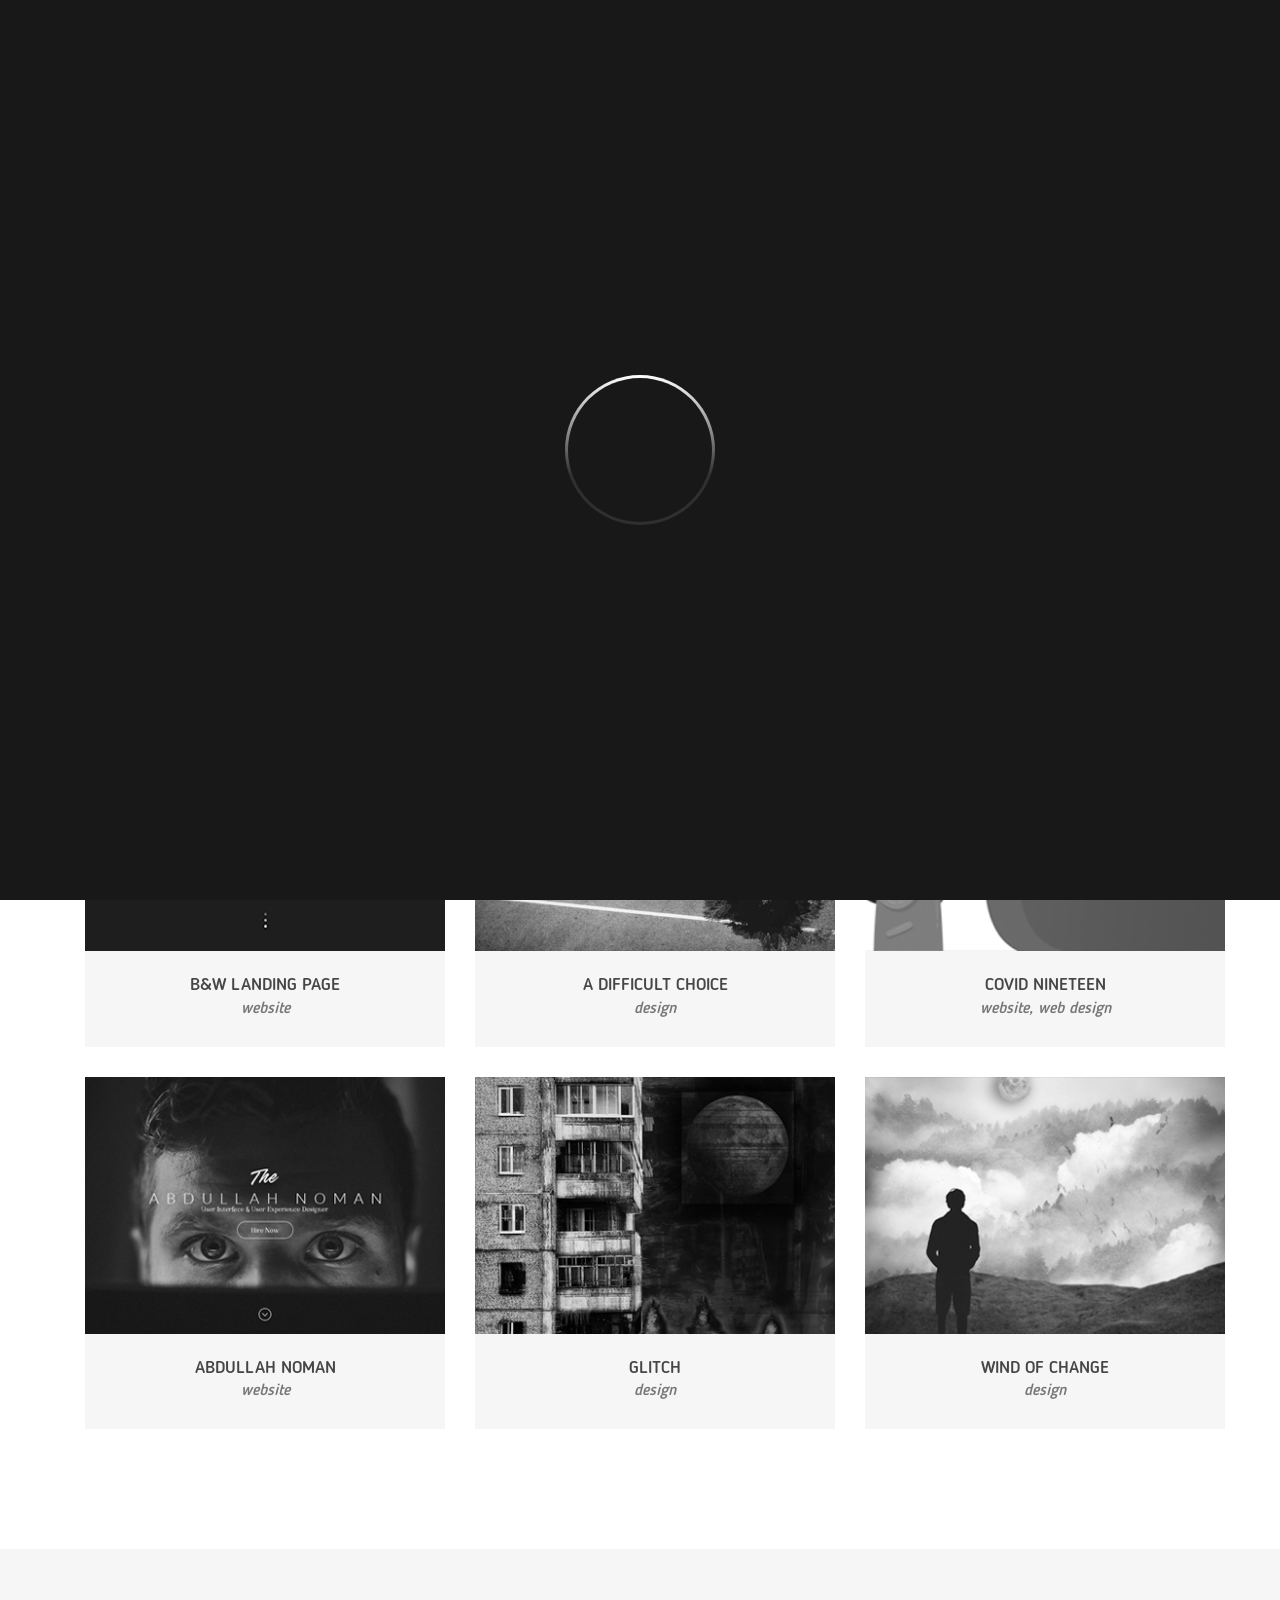
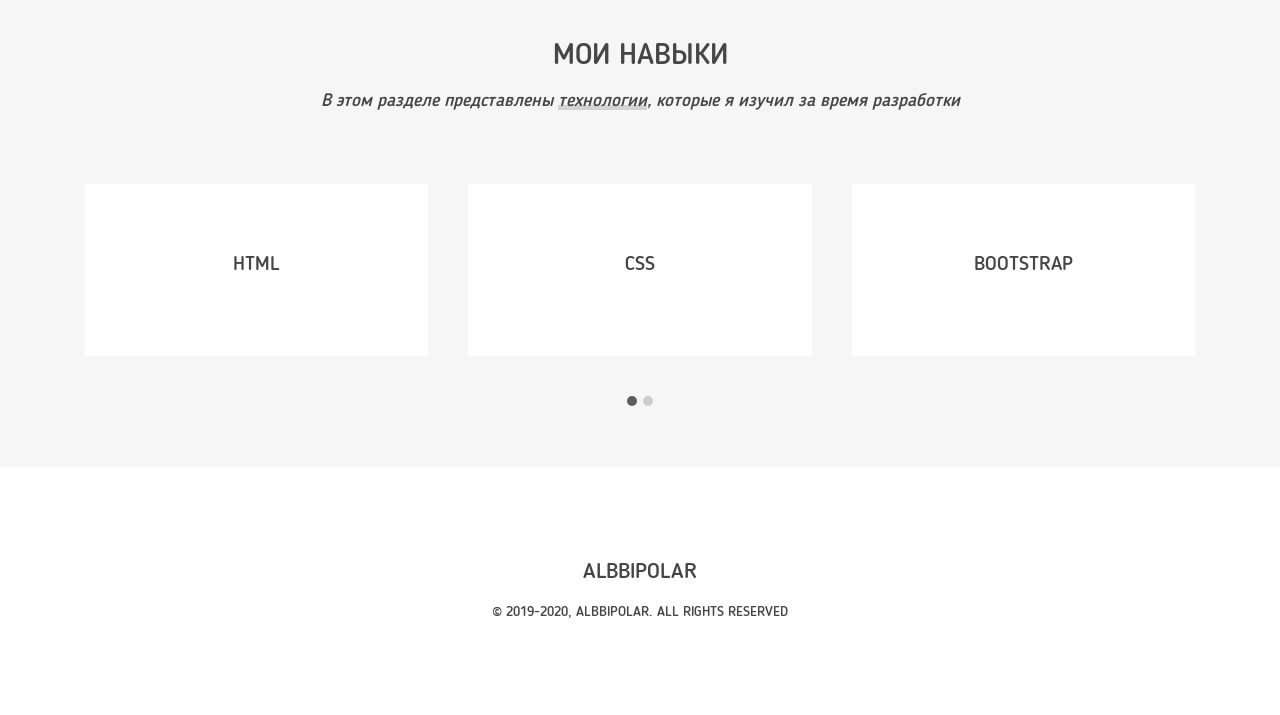
==== index.html @ 106e6bc6 "chenge dots owl and add quest" ====
<!DOCTYPE html>
<html class="no-js">
<head>
	<meta charset="utf-8">
	<meta http-equiv="x-ua-compatible" content="ie=edge">
	<title>albbipolar — персональный сайт-портфолио</title>
	<meta name="description" content="Сайт-портфолио albbipolar. Вёрстка и программирование web-страниц.">
	<meta name="viewport" content="width=device-width, initial-scale=1">
	<!-- favicon -->
	<link rel="shortcut icon" type="image/x-icon" href="img/favicon.png">
	<!-- css -->
	<link rel="stylesheet" href="css/bootstrap.min.css">
	<link href="https://use.fontawesome.com/releases/v5.0.13/css/all.css" rel="stylesheet">
	<link rel="stylesheet" href="css/meanmenu.css">
	<link rel="stylesheet" href="css/responsive.css">
	<link rel="stylesheet" href="css/owl-carousel.css">
	<link rel="stylesheet" href="css/magnific-popup.css">
	<link rel="stylesheet" href="css/shortcode/fonts.css">
	<link rel="stylesheet" href="css/shortcode/shortcodes.css">
	<script src="js/vendor/modernizr-2.8.3.min.js"></script>
</head>
<body>
	<!--[if lt IE 8]>
	<p class="browserupgrade">Вы используете <strong>устаревший</strong> браузер. Пожалуйста обновите свой браузер, чтобы просматривать эту страницу.</p>
	<![endif]-->
	
	<!-- preloader -->
	<div id="preloader">
		<div id="preloader_preload">
			<div class="spinner-box">
				<div class="circle-border">
					<div class="circle-core"></div>
				</div>
			</div>
		</div>
	</div>
	<!-- / preloader -->
	
	<!-- header -->
	<header class="intelligent-header">
		<div class="header-area">
			<div class="container">
				<div class="row">
					<div class="col-md-3 col-xs-12">
						<div class="logo">
							<a href="index.html">ALBBIPOLAR</a>
						</div>
					</div>
					<div class="col-md-9 col-xs-12">
						<div class="main-menu text-right">
							<div class="main-menu mean-menu menu-style-toggle text-right">
								<nav style="display: block;">
									<ul class="menu">
										<li><a href="#home" class="btn">Главная</a></li>
										<li><a href="#portfolio" class="btn">Портфолио</a></li>
										<li><a href="#service" class="btn">Навыки</a></li>
									</ul>
								</nav>
								<div class="menu-toggle hamburger hamburger--squeeze hidden-sm hidden-xs">
									<div class="hamburger-box">
										<div class="hamburger-inner"></div>
									</div>
								</div>
							</div>
						</div>
						<div class="mobile-menu"></div>
					</div>
				</div>
			</div>
		</div>
	</header>
	<div class="header-space"></div>	
	<div class="slider border-bottom" id="home">
		<div id="particles-js"></div>
		<div class="container">
			<div class="slider-info-text text-center">
				<div class="info-inner mt-150 mb-150">
					<h1><span id="greeting-text">Hello</span>, рад Вас видеть!</h1>
					<span>I'm a верстальщик &amp; frontend-разработчик</span>
				</div>
			</div>
		</div>
	</div>
	<!-- /header -->
	
	<!-- portfolio -->
	<div class="portfolio-area ptb-90" id="portfolio">
		<div class="container">
			<div class="section-title text-center mb-70">
				<h2>Мои работы</h2>
				<p>В этом разделе представлены <span class="text-highlight">проекты</span>, над которыми я работал в последнее время</p>
			</div>
			<div id="portfolio" class="bg-light-gray">
				<div class="container">
					<div class="row">

						<!-- portfolio item 1 -->
						<div class="col-md-4 col-sm-6 portfolio-item">
							<a href="#portfolio-modal-1" class="portfolio-link" data-toggle="modal">
								<div class="portfolio-hover">
									<div class="portfolio-hover-content">
										<i class="fa fa-link fa-3x"></i>
									</div>
								</div>
								<img src="img/portfolio/project/B&WLanding/B&WLanding.jpg" class="img-responsive">
							</a>
							<div class="portfolio-caption">
								<h4>B&W LANDING PAGE</h4>
								<p class="text-muted">website</p>
							</div>
						</div>
						<!-- / portfolio item 1 -->

						<!-- portfolio item 2 -->
						<div class="col-md-4 col-sm-6 portfolio-item">
							<a href="#portfolio-modal-2" class="portfolio-link" data-toggle="modal">
								<div class="portfolio-hover">
									<div class="portfolio-hover-content">
										<i class="fa fa-link fa-3x"></i>
									</div>
								</div>
								<img src="img/portfolio/project/difficultСhoice/difficultСhoice.jpg" class="img-responsive">
							</a>
							<div class="portfolio-caption">
								<h4>A DIFFICULT CHOICE</h4>
								<p class="text-muted">design</p>
							</div>
						</div>
						<!-- / portfolio item 2 -->

						<!-- portfolio item 3 -->
						<div class="col-md-4 col-sm-6 portfolio-item">
							<a href="#portfolio-modal-3" class="portfolio-link" data-toggle="modal">
								<div class="portfolio-hover">
									<div class="portfolio-hover-content">
										<i class="fa fa-link fa-3x"></i>
									</div>
								</div>
								<img src="img/portfolio/project/covidNineteen/covidNineteen.jpg" class="img-responsive">
							</a>
							<div class="portfolio-caption">
								<h4>COVID NINETEEN</h4>
								<p class="text-muted">website, web design</p>
							</div>
						</div>
						<!-- / portfolio item 3 -->

						<!-- portfolio item 4 -->
						<div class="col-md-4 col-sm-6 portfolio-item">
							<a href="#portfolio-modal-4" class="portfolio-link" data-toggle="modal">
								<div class="portfolio-hover">
									<div class="portfolio-hover-content">
										<i class="fa fa-link fa-3x"></i>
									</div>
								</div>
								<img src="img/portfolio/project/abdullahNoman/abdullahNoman.jpg" class="img-responsive">
							</a>
							<div class="portfolio-caption">
								<h4>ABDULLAH NOMAN</h4>
								<p class="text-muted">website</p>
							</div>
						</div>
						<!-- / portfolio item 4 -->

						<!-- portfolio item 5 -->
						<div class="col-md-4 col-sm-6 portfolio-item">
							<a href="#portfolio-modal-5" class="portfolio-link" data-toggle="modal">
								<div class="portfolio-hover">
									<div class="portfolio-hover-content">
										<i class="fa fa-link fa-3x"></i>
									</div>
								</div>
								<img src="img/portfolio/project/glitch/glitch.jpg" class="img-responsive">
							</a>
							<div class="portfolio-caption">
								<h4>GLITCH</h4>
								<p class="text-muted">design</p>
							</div>
						</div>
						<!-- / portfolio item 5 -->

						<!-- portfolio item 6 -->
						<div class="col-md-4 col-sm-6 portfolio-item">
							<a href="#portfolio-modal-6" class="portfolio-link" data-toggle="modal">
								<div class="portfolio-hover">
									<div class="portfolio-hover-content">
										<i class="fa fa-link fa-3x"></i>
									</div>
								</div>
								<img src="img/portfolio/project/windOfChange/windOfChange.jpg" class="img-responsive">
							</a>
							<div class="portfolio-caption">
								<h4>WIND OF CHANGE</h4>
								<p class="text-muted">design</p>
							</div>
						</div>
						<!-- / portfolio item 6 -->

					</div>
				</div>
			</div>

			<!-- portfolio modal 1 -->
			<div class="portfolio-modal modal fade" id="portfolio-modal-1" tabindex="-1" role="dialog" aria-hidden="true">
				<div class="modal-content">
					<div class="close-modal" data-dismiss="modal">
						<div class="left-line">
							<div class="right-line"></div>
						</div>
					</div>
					<div class="container">
						<div class="row">
							<div class="col-lg-8 col-lg-offset-2">
								<div class="modal-body">
									<h2>B&W LANDING PAGE</h2>
									<p class="item-intro text-muted">WEBSITE</p>
									<div data-tilt data-tilt-axis="x">
										<img class="img-responsive" src="img/portfolio/project/B&WLanding/B&WLandingFull.jpg">
									</div>
									<p>
										<strong>Вы можете перейти к проекту, </strong>
										<a href="project/B&WLanding/index.html" target="_blank" class="text-highlight">нажав здесь</a>, либо вернуться <a href="index.html" class="text-highlight">назад</a>.
									</p>
									<ul class="list-inline">
										<li>Дата: сентябрь 2020</li>
										<span>|</span>
										<li>Категория: website</li>
									</ul>
								</div>
							</div>
							<div class="modal-swipe">
								<div class="swipe-item">
									<p>Сменить цветовую гамму</p>
									<img src="img/swipe.svg">
								</div>
							</div>
						</div>
					</div>
				</div>
			</div>
			<!-- / portfolio modal 1 -->

			<!-- portfolio modal 2 -->
			<div class="portfolio-modal modal fade" id="portfolio-modal-2" tabindex="-1" role="dialog" aria-hidden="true">
				<div class="modal-content">
					<div class="close-modal" data-dismiss="modal">
						<div class="left-line">
							<div class="right-line"></div>
						</div>
					</div>
					<div class="container">
						<div class="row">
							<div class="col-lg-8 col-lg-offset-2">
								<div class="modal-body">
									<h2>A DIFFICULT CHOICE</h2>
									<p class="item-intro text-muted">DESIGN</p>
									<div data-tilt data-tilt-axis="x">
										<img class="img-responsive" src="img/portfolio/project/difficultСhoice/difficultСhoiceFull.jpg">
									</div>
									<p class="subdissolution">Сентябрь — это замечательное время, чтобы привести свои мысли в порядок. Видишь декабрь? Он не за горами. Как видишь, назад пути нет. Думаю, оступлюсь. А может поднимусь на ступеньку выше. <!-- Залезть в исходный код? Как банально! Давайте играть честно? --><span class="dissolution" title="Хммм, кажется, это какой-то квест. Есть идеи?">Ты со мной?</span></p>
									<p>
										<strong>Вы можете перейти к проекту, </strong>
										<a href="project/difficultСhoice/difficultСhoice.jpg" target="_blank" class="text-highlight">нажав здесь</a>, либо вернуться <a href="index.html" class="text-highlight">назад</a>.
									</p>
									<ul class="list-inline">
										<li>Дата: сентябрь 2020</li>
										<span>|</span>
										<li>Категория: design</li>
									</ul>
								</div>
							</div>
							<div class="modal-swipe">
								<div class="swipe-item">
									<p>Сменить цветовую гамму</p>
									<img src="img/swipe.svg">
								</div>
							</div>
						</div>
					</div>
				</div>
			</div>
			<!-- modal -->
			<div class="modal-overlay"></div>
			<!-- / modal -->
			<!-- / portfolio modal 2 -->

			<!-- portfolio modal 3 -->
			<div class="portfolio-modal modal fade" id="portfolio-modal-3" tabindex="-1" role="dialog" aria-hidden="true">
				<div class="modal-content">
					<div class="close-modal" data-dismiss="modal">
						<div class="left-line">
							<div class="right-line"></div>
						</div>
					</div>
					<div class="container">
						<div class="row">
							<div class="col-lg-8 col-lg-offset-2">
								<div class="modal-body">
									<h2>COVID NINETEEN</h2>
									<p class="item-intro text-muted">WEBSITE</p>
									<div data-tilt data-tilt-axis="x">
										<img class="img-responsive" src="img/portfolio/project/covidNineteen/covidNineteenFull.jpg">
									</div>
									<p>
										<strong>Вы можете перейти к проекту, </strong>
										<a href="project/covidNineteen/index.html" target="_blank" class="text-highlight">нажав здесь</a>, либо вернуться <a href="index.html" class="text-highlight">назад</a>.
									</p>
									<ul class="list-inline">
										<li>Дата: июль 2020</li>
										<span>|</span>
										<li>Категория: website</li>
									</ul>
								</div>
							</div>
							<div class="modal-swipe">
								<div class="swipe-item">
									<p>Сменить цветовую гамму</p>
									<img src="img/swipe.svg">
								</div>
							</div>
						</div>
					</div>
				</div>
			</div>
			<!-- / portfolio modal 3 -->

			<!-- portfolio modal 4 -->
			<div class="portfolio-modal modal fade" id="portfolio-modal-4" tabindex="-1" role="dialog" aria-hidden="true">
				<div class="modal-content">
					<div class="close-modal" data-dismiss="modal">
						<div class="left-line">
							<div class="right-line"></div>
						</div>
					</div>
					<div class="container">
						<div class="row">
							<div class="col-lg-8 col-lg-offset-2">
								<div class="modal-body">
									<h2>ABDULLAH NOMAN</h2>
									<p class="item-intro text-muted">WEBSITE</p>
									<div data-tilt data-tilt-axis="x">
										<img class="img-responsive" src="img/portfolio/project/abdullahNoman/abdullahNomanFull.jpg">
									</div>
									<p>
										<strong>Вы можете перейти к проекту, </strong>
										<a href="project/abdullahNoman/index.html" target="_blank" class="text-highlight">нажав здесь</a>, либо вернуться <a href="index.html" class="text-highlight">назад</a>.
									</p>
									<ul class="list-inline">
										<li>Дата: февраль 2020</li>
										<span>|</span>
										<li>Категория: website</li>
									</ul>
								</div>
							</div>
							<div class="modal-swipe">
								<div class="swipe-item">
									<p>Сменить цветовую гамму</p>
									<img src="img/swipe.svg">
								</div>
							</div>
						</div>
					</div>
				</div>
			</div>
			<!-- / portfolio modal 4 -->

			<!-- portfolio modal 5 -->
			<div class="portfolio-modal modal fade" id="portfolio-modal-5" tabindex="-1" role="dialog" aria-hidden="true">
				<div class="modal-content">
					<div class="close-modal" data-dismiss="modal">
						<div class="left-line">
							<div class="right-line"></div>
						</div>
					</div>
					<div class="container">
						<div class="row">
							<div class="col-lg-8 col-lg-offset-2">
								<div class="modal-body">
									<h2 class="glitch" data-text="GLITCH">GLITCH</h2>
									<p class="item-intro text-muted">DESIGN</p>
									<div data-tilt data-tilt-axis="x">
										<img class="img-responsive" src="img/portfolio/project/glitch/glitchFull.jpg">
									</div>
									<p>На улице господствовал мороз. Где-то ещё слышались остатки праздничного салюта. Ветер и множество снежинок переплетались в объятиях. А кто-то видел этот мир по-другому.</p>
									<p>
										<strong>Вы можете перейти к проекту, </strong>
										<a href="project/glitch/glitch.jpg" target="_blank" class="text-highlight">нажав здесь</a>, либо вернуться <a href="index.html" class="text-highlight">назад</a>.
									</p>
									<ul class="list-inline">
										<li>Дата: январь 2020</li>
										<span>|</span>
										<li>Категория: design</li>
									</ul>
								</div>
							</div>
							<div class="modal-swipe">
								<div class="swipe-item">
									<p>Сменить цветовую гамму</p>
									<img src="img/swipe.svg">
								</div>
							</div>
						</div>
					</div>
				</div>
			</div>
			<!-- / portfolio modal 5 -->

			<!-- portfolio modal 6 -->
			<div class="portfolio-modal modal fade" id="portfolio-modal-6" tabindex="-1" role="dialog" aria-hidden="true">
				<div class="modal-content">
					<div class="close-modal" data-dismiss="modal">
						<div class="left-line">
							<div class="right-line"></div>
						</div>
					</div>
					<div class="container">
						<div class="row">
							<div class="col-lg-8 col-lg-offset-2">
								<div class="modal-body">
									<h2>WIND OF CHANGE</h2>
									<p class="item-intro text-muted">DESIGN</p>
									<div data-tilt data-tilt-axis="x">
										<img class="img-responsive" src="img/portfolio/project/windOfChange/windOfChangeFull.jpg">
									</div>
									<p>Декабрь 2019. Это был переломный момент. Это было трехдневное испытание. Я помню время, когда подул ветер перемен. Так пусть этот кусочек памяти останется здесь навсегда.</p>
									<p>
										<strong>Вы можете перейти к проекту, </strong>
										<a href="project/windOfChange/windOfChange.jpg" target="_blank" class="text-highlight">нажав здесь</a>, либо вернуться <a href="index.html" class="text-highlight">назад</a>.
									</p>
									<ul class="list-inline">
										<li>Дата: декабрь 2019</li>
										<span>|</span>
										<li>Категория: design</li>
									</ul>
								</div>
							</div>
							<div class="modal-swipe">
								<div class="swipe-item">
									<p>Сменить цветовую гамму</p>
									<img src="img/swipe.svg">
								</div>
							</div>
						</div>
					</div>
				</div>
			</div>
			<!-- / portfolio modal 6 -->
			
		</div>
	</div>
	<!-- /portfolio -->
	
	<!-- service -->
	<div class="service-area gray-bg border-top pt-90 pb-60" id="service">
		<div class="container">
			<div class="section-title text-center mb-70">
				<h2>Мои навыки</h2>
				<p>В этом разделе представлены <span class="text-highlight">технологии</span>, которые я изучил за время разработки</p>
			</div>
			<div class="owl-carousel owl-theme">
				<div class="carousel-item">
					<div class="col-md-4 col-sm-6">
						<div class="single-service white-bg text-center">
							<h3>HTML</h3>
						</div>
					</div>
				</div>
				<div class="carousel-item">
					<div class="col-md-4 col-sm-6">
						<div class="single-service white-bg text-center">
							<h3>CSS</h3>
						</div>
					</div>
				</div>
				<div class="carousel-item">
					<div class="col-md-4 col-sm-6">
						<div class="single-service white-bg text-center">
							<h3>BOOTSTRAP</h3>
						</div>
					</div>
				</div>
				<div class="carousel-item">
					<div class="col-md-4 col-sm-6">
						<div class="single-service white-bg text-center">
							<h3>JAVASCRIPT</h3>
						</div>
					</div>
				</div>
				<div class="carousel-item">
					<div class="col-md-4 col-sm-6">
						<div class="single-service white-bg text-center">
							<h3>GIT</h3>
						</div>
					</div>
				</div>
				<div class="carousel-item">
					<div class="col-md-4 col-sm-6">
						<div class="single-service white-bg text-center">
							<h3>ADOBE PHOTOSHOP</h3>
						</div>
					</div>
				</div>
			</div>
		</div>
	</div>
	<!-- /service -->
	
	<!-- footer -->
	<footer class="footer-bg bg-opacity footer-border ptb-90">
		<div class="footer-area">
			<div class="container">
				<div class="footer-info text-center">
					<div class="logo footer-logo">
						<a href="index.html">ALBBIPOLAR</a>
					</div>
					<div class="copyright text-center">
						<p>© 2019-2020, albbipolar. All rights reserved</p>
					</div>
				</div>
			</div>
		</div>
	</footer>
	<!-- /footer -->
	
	<!-- up button -->
	<div id="toTop">
		<i class="fa fa-chevron-up"></i>
	</div>
	<!-- /up button -->
	
	<!-- js -->
	<script src="js/vendor/jquery-1.12.0.min.js"></script>
	<script src="js/bootstrap.min.js"></script>
	<script src="js/isotope.pkgd.min.js"></script>
	<script src="js/owl.carousel.min.js"></script>
	<script src="js/imagesloaded.pkgd.min.js"></script>
	<script src="js/jquery.knob.js"></script>
	<script src="js/jquery.appear.js"></script>
	<script src="js/jquery.meanmenu.js"></script>
	<script src="js/plugins.js"></script>
	<script type="text/javascript">
	// grab an element
	var myElement = document.querySelector(".intelligent-header");
	// construct an instance of Headroom, passing the element
	var headroom  = new Headroom(myElement);
	// initialise
	headroom.init();
	</script>
	<script src="js/main.js"></script>
	<script src="js/particles.js"></script>
	<script src="js/app.js"></script>
	<script src="js/jquery.touchSwipe.min.js"></script>
	<script src="js/tilt.jquery.js"></script>
	<!-- / js -->
	</body>
</html>
---- css/responsive.css ----
/* Normal desktop :1200. */
@media (min-width: 1200px) and (max-width: 1500px) {
.waraper {
  padding: 0 50px;
}
.single-slider {
  height: 500px;
}
.waraper .header-sticky.sticky {
  padding: 0px 50px;
}
}
/* Normal desktop :992px. */
@media (min-width: 992px) and (max-width: 1200px) {
.project-desc {
  margin-bottom: 30px;
}
.blog-right-sidebar-bottom a {
  padding: 8px 11px;
}
.bg-img {
  height: inherit;
  padding: 300px 0;
}
.single-pricing {
  padding: 40px 40px 60px;
}
.price-btn .button {
  padding: 13px 30px;
}
.container-fluid .blog-meta > span {
  padding-right: 9px;
}
.container-fluid .blog-meta i {
  padding-right: 5px;
}
.waraper {
  padding: 0 35px;
}
.waraper .header-sticky.sticky {
  padding-left: 35px;
  padding-right: 35px;
}
.single-slider {
  height: 600px;
}
.slider-active.owl-theme .owl-controls .owl-nav div.owl-prev {
  right: 90%;
}
.menu-style-toggle.main-menu ul li {
  margin-left: 25px;
}
.team-icon > a {
  margin: 0 2px;
}
.about-minimal {
  margin-bottom: 50px;
}
}
/* Tablet desktop :768px. */
@media (min-width: 768px) and (max-width: 991px) {
.mean-container a.meanmenu-reveal {
  margin-top: -32px;
}
.header-area {
  padding: 0 0 6px;
  }
.section-title {
  width: 80%;
}
.team-icon > a {
  margin: 0;
  }
.analysis-box {
  padding: 80px 30px;
  }
.team-wrapper:hover .team-icon > a {
  margin: 0;
  }
.full-width-sm {
  width:100%
  }
.single-pricing {
  padding: 50px 20px;
  }
.single-skill-about {
  margin-bottom: 45px;
  }
.mrg-sm {
  margin-bottom: 30px;
}
.ptb-100 {
  padding: 60px 0;
}
 .pb-90 {
  padding-bottom: 30px;
}
.mb-60 {
  margin-bottom: 30px;
}
.blog-meta > span {
  padding-right: 12px;
}
.pt-60 {
  padding-top: 30px;
}
.conract-area-bottom {
  margin-top: 30px;
}
h3.main-contact {
  margin-bottom: 20px;
}
.main-input.mrg-eml.mrg-contact {
  margin-top: 20px;
}
.blog-right-sidebar {
  margin-top: 30px;
}
.blog-right-sidebar-bottom li.nn {
  margin-right: 14px;
}
.bg-img {
  height: inherit;
  padding: 270px 0;
}
.portfolio-right-bar-top.pb-100,.portfolio-left-bar-top.pb-100 {
  padding-bottom: 50px;
}
.portfolio-right-bar-top > h3 {
  margin-bottom: 15px;
  margin-top: 20px;
}
.portfolio-left-bar-bottom > h3 {
  margin-bottom: 5px;
}
.ptb-150 {
  padding: 100px 0;
}
.header-space.nn7 {
  height: 90px;
}
 .res7.mean-container a.meanmenu-reveal {
  margin-top: -27px;
}
.blog-leftbar .blog-right-sidebar-bottom a {
  padding: 5px 4px;
}
.blog-leftbar .blog-right-sidebar-bottom li {
  margin-right: 2px;
}
.blog-leftbar .blog-right-sidebar-bottom li.nn {
  margin-right: 0;
}
.container-fluid .blog-meta > span {
  padding-right: 8px;
}
.waraper {
  padding: inherit;
}
.slider-active.owl-theme .owl-controls .owl-nav div.owl-prev {
  right: 87.5%;
}
  .single-slider {
  height: 500px;
}
.waraper .header-sticky.sticky {
  padding-left: inherit;
  padding-right: inherit;
}
.project-desc {
  margin-top: 30px;
} 
.meta-2{margin-top:30px;}
}
/* small mobile :320px. */
@media (max-width: 767px) {
/* .container {width:300px} */
.header-position {
  position: static;
}
.waraper {
  padding: 0 30px;
}
.custom-pad {
  padding: 90px 10px;
}
.footer-area .col-md-4{margin-bottom: 40px;}
.footer-area .col-md-4:last-child{margin-bottom: 0px;}
.section-title {
  width: 85%;
}
.header-area {
  padding: 10px 0;
}
.intelligent-header .header-area {
  padding: 10px 0 7px;
}
.logo {
  margin-top: 16px;
  position: relative;
}
.mean-container a.meanmenu-reveal {
  margin-top: -32px;
}
.header-sticky.sticky {
  padding: 0;
}
.my-info-text {
  background: rgba(255, 255, 255, 0.65) none repeat scroll 0 0;
  display: table;
  height: 220px;
  left: 50%;
  position: absolute;
  text-align: center;
  top: 50%;
  transform: translateX(-50%) translateY(-50%);
  width: 100%;
}
.xs-100 {
  width: 100%;
}
.ptb-100 {
  padding: 30px 0;
}
.pb-90 {
  padding-bottom: 20px;
}
.pb-30 {
  padding-bottom: 10px;
}
.mrg-xs {
  margin-bottom: 30px;
}
.pt-175 {
  padding-top: 50px;
}
.pb-100 {
  padding-bottom: 50px;
}
.blog-meta > span {
  padding-right: 2px;
}
.blog-meta i {
  padding-right: 2px;
}
.blog-meta a i {
  padding-right: 2px;
}
.mb-60 {
  margin-bottom: 30px;
}
.pt-60 {
  padding-top: 30px;
}
.ptb-90 {
  padding: 40px 0;
}
.conract-area-bottom {
  margin-top: 30px;
}
h3.main-contact {
  margin-bottom: 20px;
}
.main-input.mrg-eml.mrg-contact {
  margin-top: 20px;
}
.text-leave2 textarea {
  margin-bottom: 20px;
}
blockquote {
  padding: 14px 20px;
}    
.mtb-60 {
  margin: 20px 0;
}
.blog-middle-mrg {
  margin: 32px 0 33px;
}
.blog-right-sidebar-top {
  margin-top: 30px;
}
h3.leave-comment-text {
  margin-bottom: 20px;
}
.blog-right-sidebar-bottom li.nn {
  margin-right: 14px;
}
.bread-card h2.page-title {
  font-size: 20px;
}
.portfolio-menu button {
  margin: 0 4px;
}
.mt-90 {
  margin-top: 40px;
}
.bg-img {
  height: inherit;
  padding: 100px 0;
}
 .pt-90 {
  padding-top: 40px;
}
.single-service.xs-service {
  margin-bottom: 0;
}
.slider-text h3 {
  font-size: 17px;
  margin-bottom: 3px;
}
.slider-text h2 {
  font-size: 20px;
  font-weight: 400;
  margin-bottom: 3px;
}
.mrg-tb {
  margin: 30px 0;
}
.price-btn .button {
  padding: 13px 20px;
}
.single-pricing {
  padding: 30px;
}
.single-service {
  margin-bottom: 30px;
}
.portfolio-right-bar-top.pb-100,.portfolio-left-bar-top.pb-100 {
  padding-bottom: 30px;
}
.portfolio-right-bar-top li span.portfolio-span {
  width: 32%;
}
.portfolio.hover-style.mrg-tb {
  margin: 30px 0;
}
.portfolio-left-bar-bottom > h3 {
  margin-bottom: 10px;
}
.portfolio-right-bar-top > h3 {
  margin-bottom: 15px;
  margin-top: 20px;
}
.mb-50 {
  margin-bottom: 35px;
}
.ptb-150 {
  padding: 60px 0;
}
.hm-blog {
  margin-bottom: 40px;
}
.pb-95 {
  padding-bottom: 50px;
}
.pb-105 {
  padding-bottom: 50px;
}
.breadcrumbs-area.ptb-100 {
  padding: 50px 0;
}
.pattern-bread h2.page-title {
  float: inherit;
}
.pattern-bread .breadcrumbs > ul {
  float: inherit;
}
.bread-bg h2.page-title {
  font-size: 20px;
}
.header-space.nn7 {
  height: 90px;
}
.blog-leftbar button.submit {
  padding: 10px 27px;
}
.blog-res {
  margin-top: 20px;
}
.container-fluid .blog-meta i,.blog-meta a i {
  font-size: 11px;
}
.page li {
  float: left;
  margin-right: 11px;
}
.blog-search.mb-60 {
  margin-top: 40px;
}
.waraper {
  padding: inherit;
}
  .single-slider {
  height: 200px;
}
.slider-title h2 {
  font-size: 25px;
}
.waraper .header-sticky.sticky {
  padding-left: inherit;
  padding-right: inherit;
}
.slider.ptb-200 {
  padding: 80px 0;
}
.footer-4 .social-icon {
  float: left;
  margin-top: 15px;
}
.footer-4 .social-icon a {
  float: left;
  margin: 0 12px 0 0;
}
.my-info-text.slider-style-5 {
  background-color: rgba(255, 255, 255, 0.8) url("../../img/sep.png") no-repeat scroll left top;
  background-image: none;
  margin: auto;
  position: static;
  transform: inherit;
}
.slider-style-5 h1 {
  font-size: 29px;
}
.copyright {
  text-align: center;
}
.social-icon {
  margin-top: 15px;
  text-align: center;
}
.about-minimal {
  margin-bottom: 40px;
}
.analysis-box {
  padding: 80px 30px;
}
.single-skill-about {
  margin-bottom: 30px;
}
.project-desc {
  margin-top: 40px;
}
.meta-2{
  margin-top:30px;
}
}
/* Large Mobile :480px. */
@media only screen and (min-width: 480px) and (max-width: 767px) {
.container {
  width:450px;
}
.waraper {
  padding: 0 50px;
}
.blog-meta > span {
  padding-right: 20px;
}
.blog-meta i {
  padding-right: 10px;
}
.blog-meta a i {
  padding-right: 10px;
}
.portfolio-menu button {
  margin: 0 10px;
}
.slider-active.owl-theme .owl-controls .owl-nav div.owl-prev {
  right: 82.5%;
}
.footer-4 .social-icon a {
  float: left;
  margin: 0 17px 0 0;
}
}
---- css/shortcode/fonts.css ----
@font-face {
	font-family: "BloggerLight";
	src: url("../../fonts/Blogger/BloggerLight.eot");
	src: url("../../fonts/Blogger/BloggerLight.eot?#iefix") format("embedded-opentype"),
		url("../../fonts/Blogger/BloggerLight.ttf") format("truetype");
	font-style: normal;
	font-weight: normal;
}
@font-face {
	font-family: "BloggerMedium";
	src: url("../../fonts/Blogger/BloggerMedium.eot");
	src: url("../../fonts/Blogger/BloggerMedium.eot?#iefix") format("embedded-opentype"),
		url("../../fonts/Blogger/BloggerMedium.ttf") format("truetype");
	font-style: normal;
	font-weight: normal;
}
@font-face {
	font-family: "BloggerBold";
	src: url("../../fonts/Blogger/BloggerBold.eot");
	src: url("../../fonts/Blogger/BloggerBold.eot?#iefix") format("embedded-opentype"),
		url("../../fonts/Blogger/BloggerBold.ttf") format("truetype");
	font-style: normal;
	font-weight: normal;
}
@font-face {
	font-family: "MontserratRegular";
	src: url("../../fonts/Montserrat/MontserratRegular.eot");
	src: url("../../fonts/Montserrat/MontserratRegular.eot?#iefix") format("embedded-opentype"),
		url("../../fonts/Montserrat/MontserratRegular.ttf") format("truetype");
	font-style: normal;
	font-weight: normal;
}
@font-face {
	font-family: "MontserratItalic";
	src: url("../../fonts/Montserrat/MontserratItalic.eot");
	src: url("../../fonts/Montserrat/MontserratItalic.eot?#iefix") format("embedded-opentype"),
		url("../../fonts/Montserrat/MontserratItalic.ttf") format("truetype");
	font-style: normal;
	font-weight: normal;
}
---- css/shortcode/shortcodes.css ----
@import url("default.css");
@import url("style.css");
@import url("hamburgers.min.css");
@import url("header.css");
@import url("slider.css");
@import url("portfolio.css");
@import url("service.css");
@import url("footer.css");
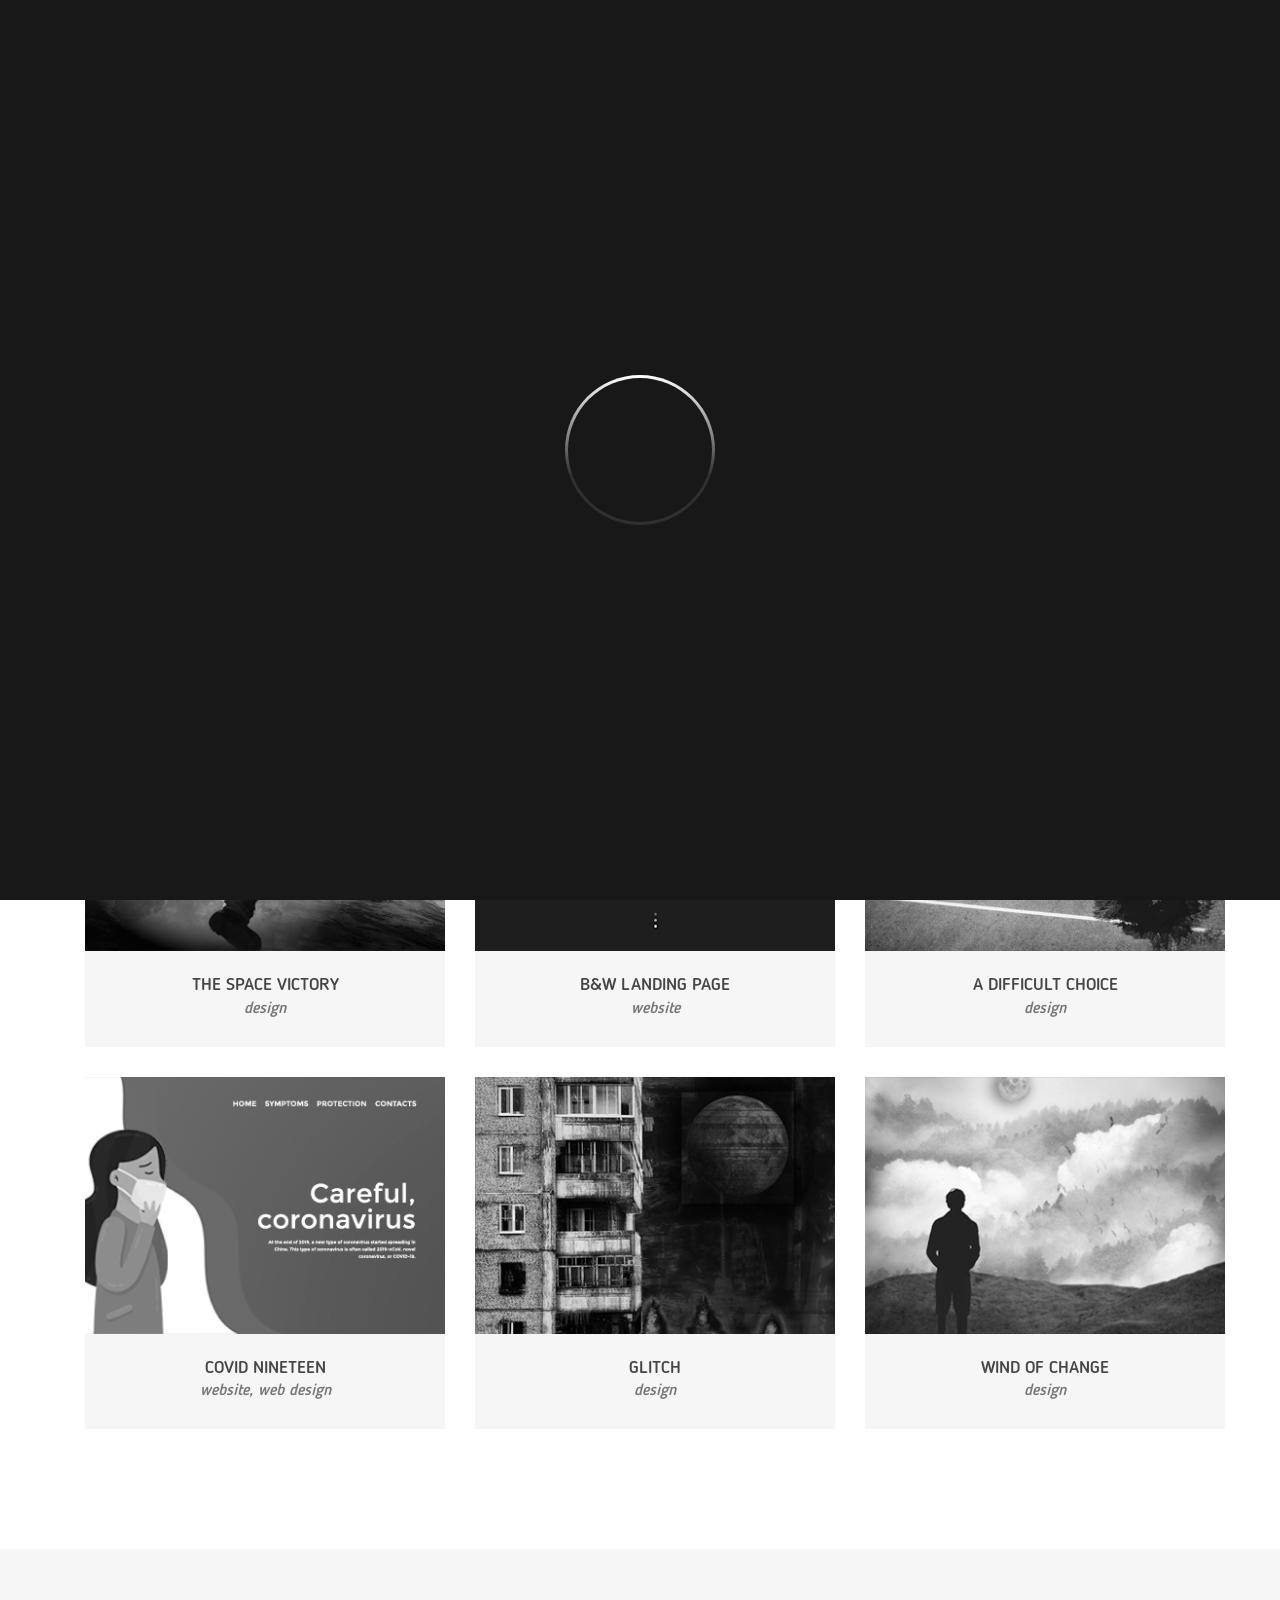
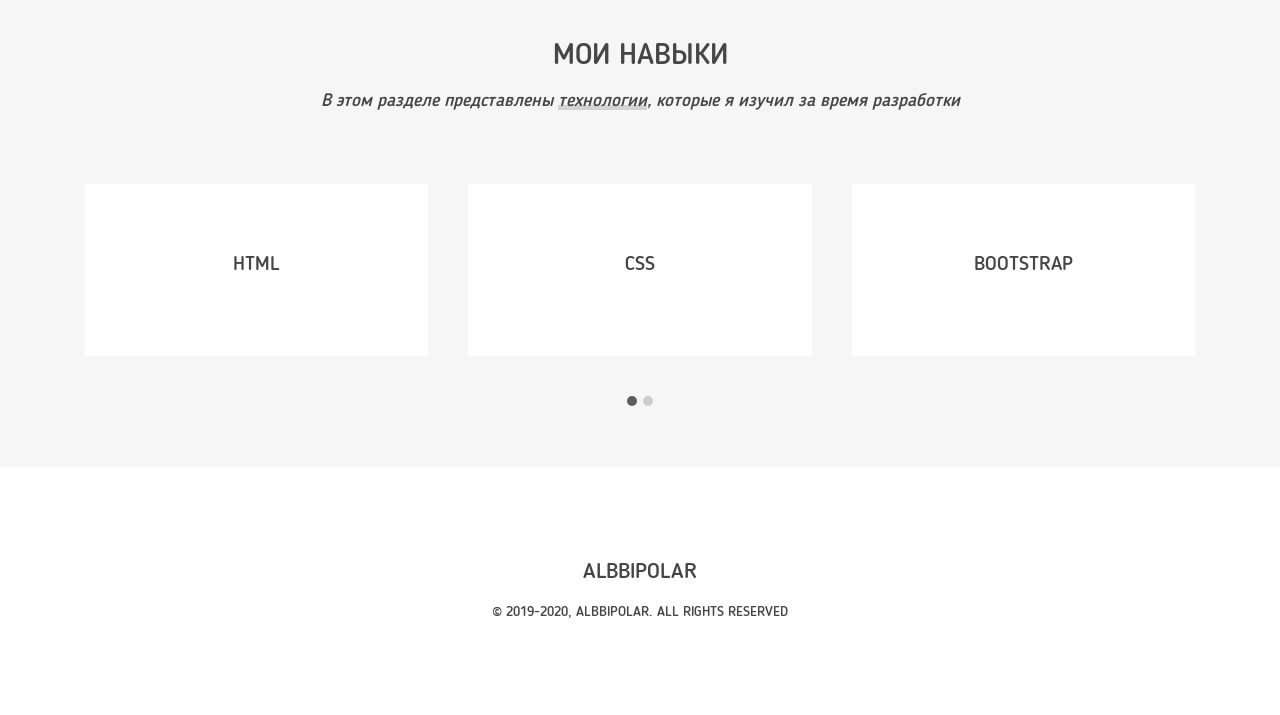
==== commit 496bfb41: "add new project: the space victory" ====
--- a/index.html
+++ b/index.html
@@ -102,11 +102,11 @@
 										<i class="fa fa-link fa-3x"></i>
 									</div>
 								</div>
-								<img src="img/portfolio/project/B&WLanding/B&WLanding.jpg" class="img-responsive">
+								<img src="img/portfolio/project/spaceVictory/spaceVictory.jpg" class="img-responsive">
 							</a>
 							<div class="portfolio-caption">
-								<h4>B&W LANDING PAGE</h4>
-								<p class="text-muted">website</p>
+								<h4>THE SPACE VICTORY</h4>
+								<p class="text-muted">design</p>
 							</div>
 						</div>
 						<!-- / portfolio item 1 -->
@@ -119,11 +119,11 @@
 										<i class="fa fa-link fa-3x"></i>
 									</div>
 								</div>
-								<img src="img/portfolio/project/difficultСhoice/difficultСhoice.jpg" class="img-responsive">
+								<img src="img/portfolio/project/B&WLanding/B&WLanding.jpg" class="img-responsive">
 							</a>
 							<div class="portfolio-caption">
-								<h4>A DIFFICULT CHOICE</h4>
-								<p class="text-muted">design</p>
+								<h4>B&W LANDING PAGE</h4>
+								<p class="text-muted">website</p>
 							</div>
 						</div>
 						<!-- / portfolio item 2 -->
@@ -136,11 +136,11 @@
 										<i class="fa fa-link fa-3x"></i>
 									</div>
 								</div>
-								<img src="img/portfolio/project/covidNineteen/covidNineteen.jpg" class="img-responsive">
+								<img src="img/portfolio/project/difficultСhoice/difficultСhoice.jpg" class="img-responsive">
 							</a>
 							<div class="portfolio-caption">
-								<h4>COVID NINETEEN</h4>
-								<p class="text-muted">website, web design</p>
+								<h4>A DIFFICULT CHOICE</h4>
+								<p class="text-muted">design</p>
 							</div>
 						</div>
 						<!-- / portfolio item 3 -->
@@ -153,11 +153,11 @@
 										<i class="fa fa-link fa-3x"></i>
 									</div>
 								</div>
-								<img src="img/portfolio/project/abdullahNoman/abdullahNoman.jpg" class="img-responsive">
+								<img src="img/portfolio/project/covidNineteen/covidNineteen.jpg" class="img-responsive">
 							</a>
 							<div class="portfolio-caption">
-								<h4>ABDULLAH NOMAN</h4>
-								<p class="text-muted">website</p>
+								<h4>COVID NINETEEN</h4>
+								<p class="text-muted">website, web design</p>
 							</div>
 						</div>
 						<!-- / portfolio item 4 -->
@@ -202,6 +202,47 @@
 
 			<!-- portfolio modal 1 -->
 			<div class="portfolio-modal modal fade" id="portfolio-modal-1" tabindex="-1" role="dialog" aria-hidden="true">
+				<div class="modal-content">
+					<div class="close-modal" data-dismiss="modal">
+						<div class="left-line">
+							<div class="right-line"></div>
+						</div>
+					</div>
+					<div class="container">
+						<div class="row">
+							<div class="col-lg-8 col-lg-offset-2">
+								<div class="modal-body">
+									<h2>THE SPACE VICTORY</h2>
+									<p class="item-intro text-muted">DESIGN</p>
+									<div data-tilt data-tilt-axis="x">
+										<img class="img-responsive" src="img/portfolio/project/spaceVictory/spaceVictoryFull.jpg">
+									</div>
+									<p class="sub-third-stage">Искренняя радость — радость от победы. Эти минуты — результат многолетних усилий. Человек не может быть победителем во всех отраслях, но иногда ему хватает успехов близкого для него человека, чтобы разделить с ним вкус победы. Твои победы — моя мотивация на <!-- Залезть в исходный код? Как банально! Давайте играть честно? --><span class="third-stage" title="Хмм, кажись, это третий этап квеста...">создание космоса.</span></p>
+									<p>
+										<strong>Вы можете перейти к проекту, </strong>
+										<a href="project/spaceVictory/spaceVictory.jpg" target="_blank" class="text-highlight">нажав здесь,</a> либо вернуться <a href="index.html" class="text-highlight">назад.</a>
+									</p>
+									<ul class="list-inline">
+										<li>Дата: октябрь 2020</li>
+										<span>|</span>
+										<li>Категория: design</li>
+									</ul>
+								</div>
+							</div>
+							<div class="modal-swipe">
+								<div class="swipe-item">
+									<p>Сменить цветовую гамму</p>
+									<img src="img/swipe.svg">
+								</div>
+							</div>
+						</div>
+					</div>
+				</div>
+			</div>
+			<!-- / portfolio modal 1 -->
+
+			<!-- portfolio modal 2 -->
+			<div class="portfolio-modal modal fade" id="portfolio-modal-2" tabindex="-1" role="dialog" aria-hidden="true">
 				<div class="modal-content">
 					<div class="close-modal" data-dismiss="modal">
 						<div class="left-line">
@@ -219,7 +260,7 @@
 									</div>
 									<p>
 										<strong>Вы можете перейти к проекту, </strong>
-										<a href="project/B&WLanding/index.html" target="_blank" class="text-highlight">нажав здесь</a>, либо вернуться <a href="index.html" class="text-highlight">назад</a>.
+										<a href="project/B&WLanding/index.html" target="_blank" class="text-highlight">нажав здесь,</a> либо вернуться <a href="index.html" class="text-highlight">назад.</a>
 									</p>
 									<ul class="list-inline">
 										<li>Дата: сентябрь 2020</li>
@@ -238,10 +279,10 @@
 					</div>
 				</div>
 			</div>
-			<!-- / portfolio modal 1 -->
-
-			<!-- portfolio modal 2 -->
-			<div class="portfolio-modal modal fade" id="portfolio-modal-2" tabindex="-1" role="dialog" aria-hidden="true">
+			<!-- / portfolio modal 2 -->
+
+			<!-- portfolio modal 3 -->
+			<div class="portfolio-modal modal fade" id="portfolio-modal-3" tabindex="-1" role="dialog" aria-hidden="true">
 				<div class="modal-content">
 					<div class="close-modal" data-dismiss="modal">
 						<div class="left-line">
@@ -257,10 +298,10 @@
 									<div data-tilt data-tilt-axis="x">
 										<img class="img-responsive" src="img/portfolio/project/difficultСhoice/difficultСhoiceFull.jpg">
 									</div>
-									<p class="subdissolution">Сентябрь — это замечательное время, чтобы привести свои мысли в порядок. Видишь декабрь? Он не за горами. Как видишь, назад пути нет. Думаю, оступлюсь. А может поднимусь на ступеньку выше. <!-- Залезть в исходный код? Как банально! Давайте играть честно? --><span class="dissolution" title="Хммм, кажется, это какой-то квест. Есть идеи?">Ты со мной?</span></p>
+									<p>Сентябрь — это замечательное время, чтобы привести свои мысли в порядок. Видишь декабрь? Он не за горами. Как видишь, назад пути нет. Думаю, оступлюсь, а может поднимусь на ступеньку выше.</p>
 									<p>
 										<strong>Вы можете перейти к проекту, </strong>
-										<a href="project/difficultСhoice/difficultСhoice.jpg" target="_blank" class="text-highlight">нажав здесь</a>, либо вернуться <a href="index.html" class="text-highlight">назад</a>.
+										<a href="project/difficultСhoice/difficultСhoice.jpg" target="_blank" class="text-highlight">нажав здесь,</a> либо вернуться <a href="index.html" class="text-highlight">назад.</a>
 									</p>
 									<ul class="list-inline">
 										<li>Дата: сентябрь 2020</li>
@@ -279,13 +320,10 @@
 					</div>
 				</div>
 			</div>
-			<!-- modal -->
-			<div class="modal-overlay"></div>
-			<!-- / modal -->
-			<!-- / portfolio modal 2 -->
-
-			<!-- portfolio modal 3 -->
-			<div class="portfolio-modal modal fade" id="portfolio-modal-3" tabindex="-1" role="dialog" aria-hidden="true">
+			<!-- / portfolio modal 3 -->
+
+			<!-- portfolio modal 4 -->
+			<div class="portfolio-modal modal fade" id="portfolio-modal-4" tabindex="-1" role="dialog" aria-hidden="true">
 				<div class="modal-content">
 					<div class="close-modal" data-dismiss="modal">
 						<div class="left-line">
@@ -303,50 +341,10 @@
 									</div>
 									<p>
 										<strong>Вы можете перейти к проекту, </strong>
-										<a href="project/covidNineteen/index.html" target="_blank" class="text-highlight">нажав здесь</a>, либо вернуться <a href="index.html" class="text-highlight">назад</a>.
+										<a href="project/covidNineteen/index.html" target="_blank" class="text-highlight">нажав здесь,</a> либо вернуться <a href="index.html" class="text-highlight">назад.</a>
 									</p>
 									<ul class="list-inline">
 										<li>Дата: июль 2020</li>
-										<span>|</span>
-										<li>Категория: website</li>
-									</ul>
-								</div>
-							</div>
-							<div class="modal-swipe">
-								<div class="swipe-item">
-									<p>Сменить цветовую гамму</p>
-									<img src="img/swipe.svg">
-								</div>
-							</div>
-						</div>
-					</div>
-				</div>
-			</div>
-			<!-- / portfolio modal 3 -->
-
-			<!-- portfolio modal 4 -->
-			<div class="portfolio-modal modal fade" id="portfolio-modal-4" tabindex="-1" role="dialog" aria-hidden="true">
-				<div class="modal-content">
-					<div class="close-modal" data-dismiss="modal">
-						<div class="left-line">
-							<div class="right-line"></div>
-						</div>
-					</div>
-					<div class="container">
-						<div class="row">
-							<div class="col-lg-8 col-lg-offset-2">
-								<div class="modal-body">
-									<h2>ABDULLAH NOMAN</h2>
-									<p class="item-intro text-muted">WEBSITE</p>
-									<div data-tilt data-tilt-axis="x">
-										<img class="img-responsive" src="img/portfolio/project/abdullahNoman/abdullahNomanFull.jpg">
-									</div>
-									<p>
-										<strong>Вы можете перейти к проекту, </strong>
-										<a href="project/abdullahNoman/index.html" target="_blank" class="text-highlight">нажав здесь</a>, либо вернуться <a href="index.html" class="text-highlight">назад</a>.
-									</p>
-									<ul class="list-inline">
-										<li>Дата: февраль 2020</li>
 										<span>|</span>
 										<li>Категория: website</li>
 									</ul>
@@ -384,7 +382,7 @@
 									<p>На улице господствовал мороз. Где-то ещё слышались остатки праздничного салюта. Ветер и множество снежинок переплетались в объятиях. А кто-то видел этот мир по-другому.</p>
 									<p>
 										<strong>Вы можете перейти к проекту, </strong>
-										<a href="project/glitch/glitch.jpg" target="_blank" class="text-highlight">нажав здесь</a>, либо вернуться <a href="index.html" class="text-highlight">назад</a>.
+										<a href="project/glitch/glitch.jpg" target="_blank" class="text-highlight">нажав здесь,</a> либо вернуться <a href="index.html" class="text-highlight">назад.</a>
 									</p>
 									<ul class="list-inline">
 										<li>Дата: январь 2020</li>
@@ -425,7 +423,7 @@
 									<p>Декабрь 2019. Это был переломный момент. Это было трехдневное испытание. Я помню время, когда подул ветер перемен. Так пусть этот кусочек памяти останется здесь навсегда.</p>
 									<p>
 										<strong>Вы можете перейти к проекту, </strong>
-										<a href="project/windOfChange/windOfChange.jpg" target="_blank" class="text-highlight">нажав здесь</a>, либо вернуться <a href="index.html" class="text-highlight">назад</a>.
+										<a href="project/windOfChange/windOfChange.jpg" target="_blank" class="text-highlight">нажав здесь,</a> либо вернуться <a href="index.html" class="text-highlight">назад.</a>
 									</p>
 									<ul class="list-inline">
 										<li>Дата: декабрь 2019</li>
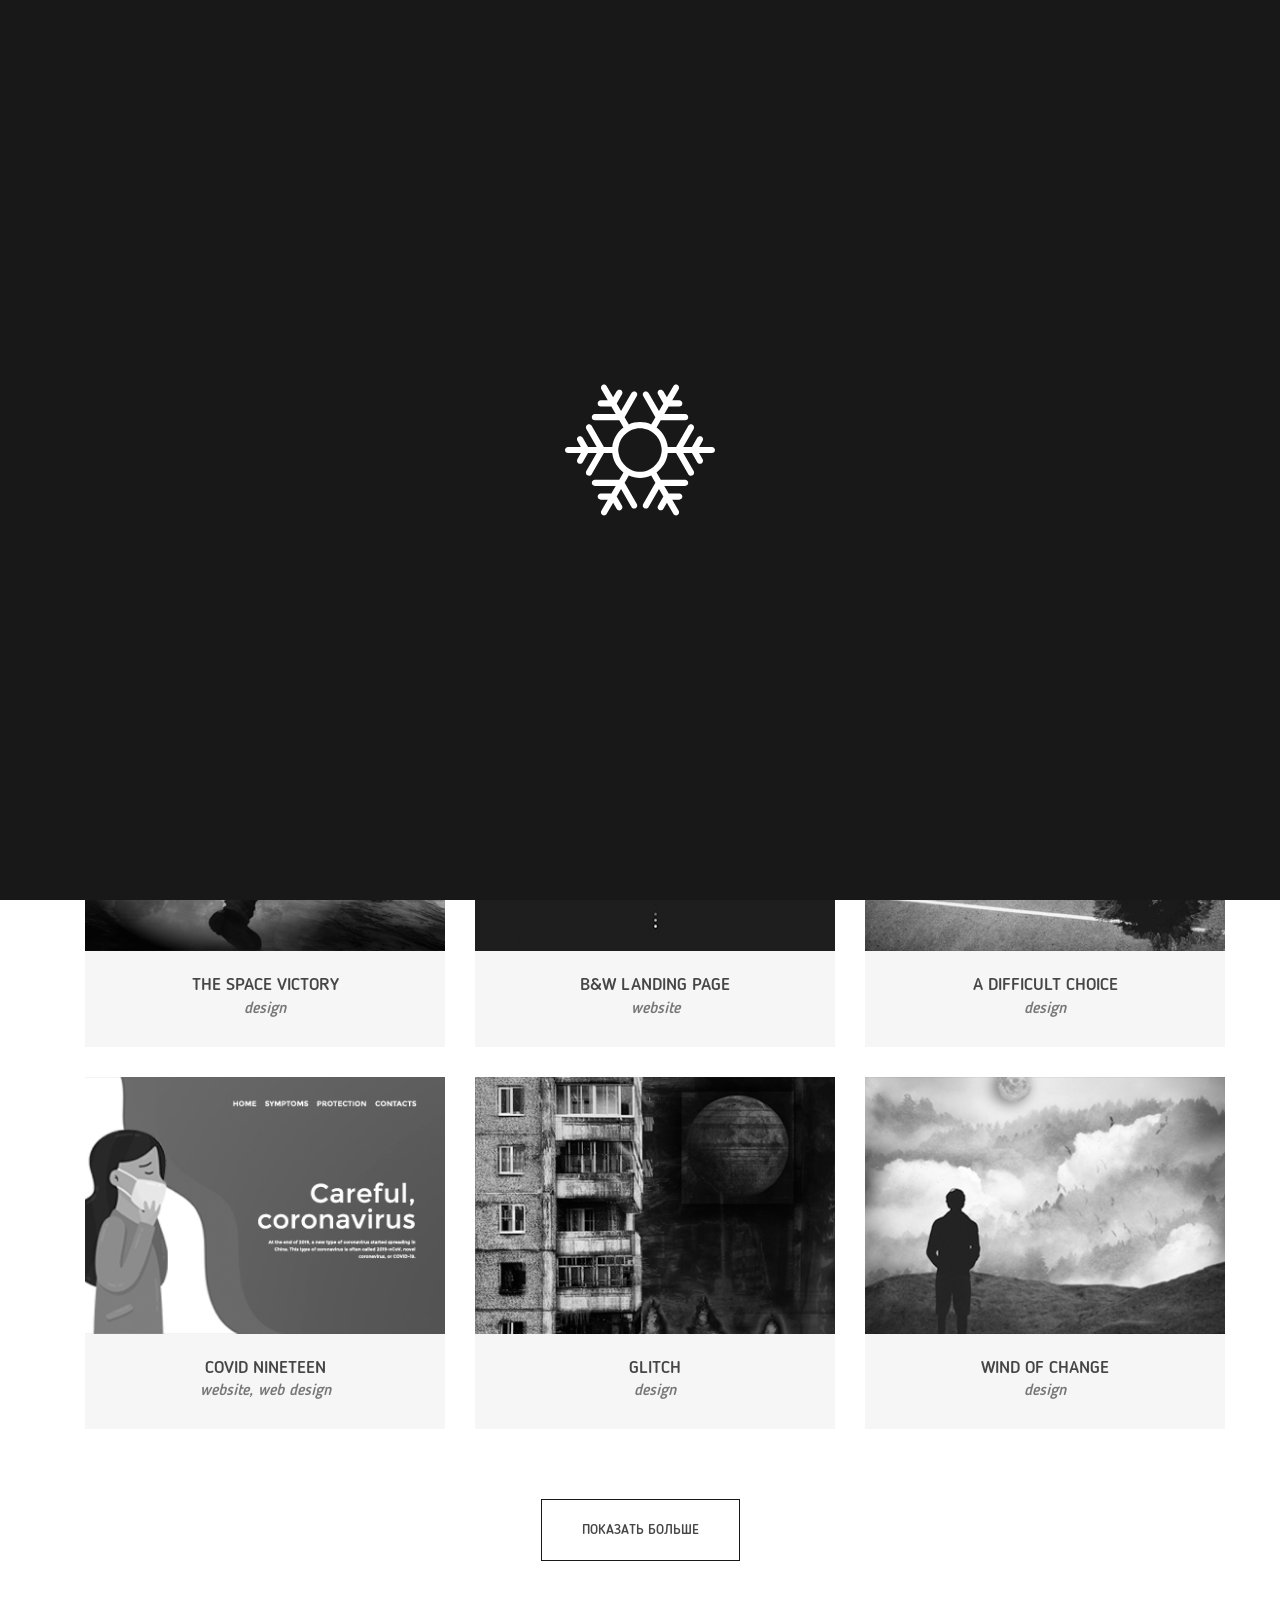
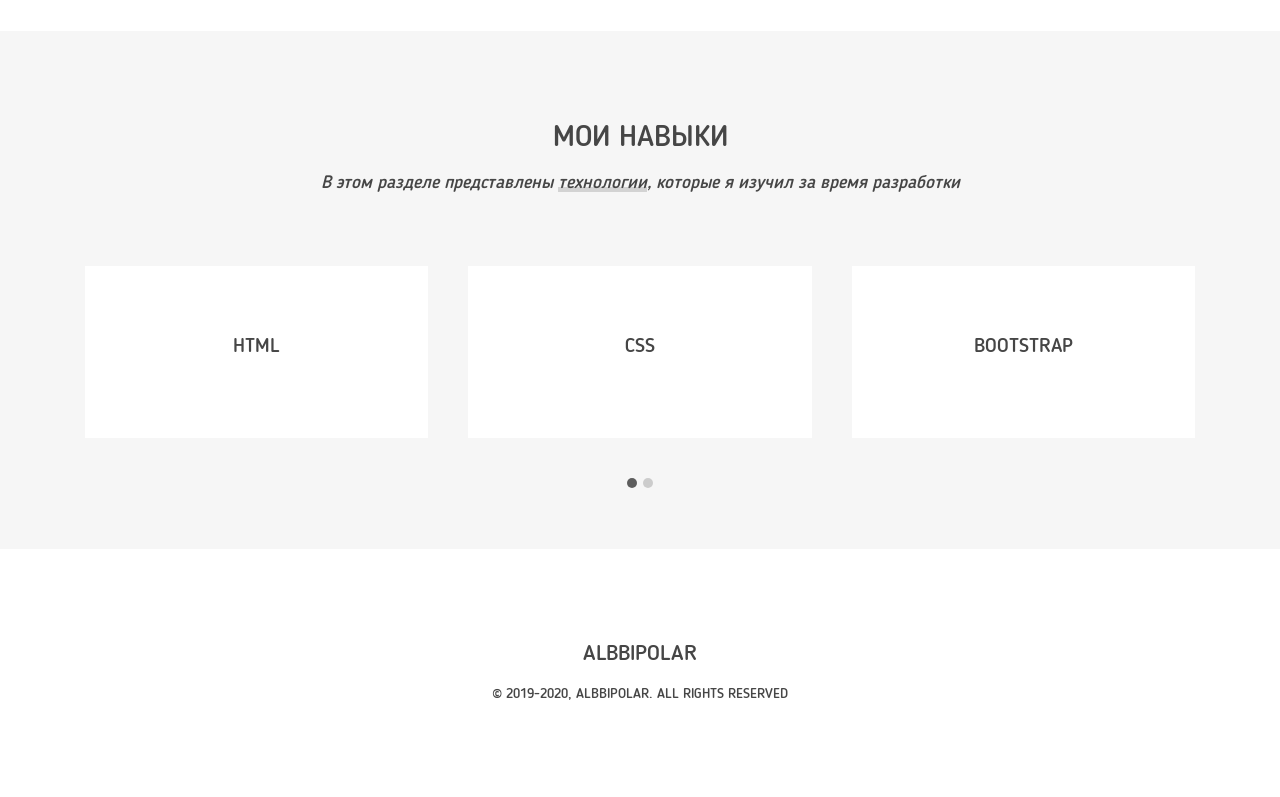
==== commit b338f4e3: "remove project: getFormula, add three stage" ====
--- a/index.html
+++ b/index.html
@@ -26,12 +26,8 @@
 	
 	<!-- preloader -->
 	<div id="preloader">
-		<div id="preloader_preload">
-			<div class="spinner-box">
-				<div class="circle-border">
-					<div class="circle-core"></div>
-				</div>
-			</div>
+		<div id="preloader-preload">
+			<img src="img/snowflake.svg">
 		</div>
 	</div>
 	<!-- / preloader -->
@@ -84,7 +80,7 @@
 	<!-- /header -->
 	
 	<!-- portfolio -->
-	<div class="portfolio-area ptb-90" id="portfolio">
+	<div class="portfolio-area pt-90" id="portfolio">
 		<div class="container">
 			<div class="section-title text-center mb-70">
 				<h2>Мои работы</h2>
@@ -444,6 +440,7 @@
 			</div>
 			<!-- / portfolio modal 6 -->
 			
+			<button class="btn btn-show-more">Показать больше</button>
 		</div>
 	</div>
 	<!-- /portfolio -->
--- a/css/shortcode/shortcodes.css
+++ b/css/shortcode/shortcodes.css
@@ -4,5 +4,4 @@
 @import url("header.css");
 @import url("slider.css");
 @import url("portfolio.css");
-@import url("service.css");
 @import url("footer.css");
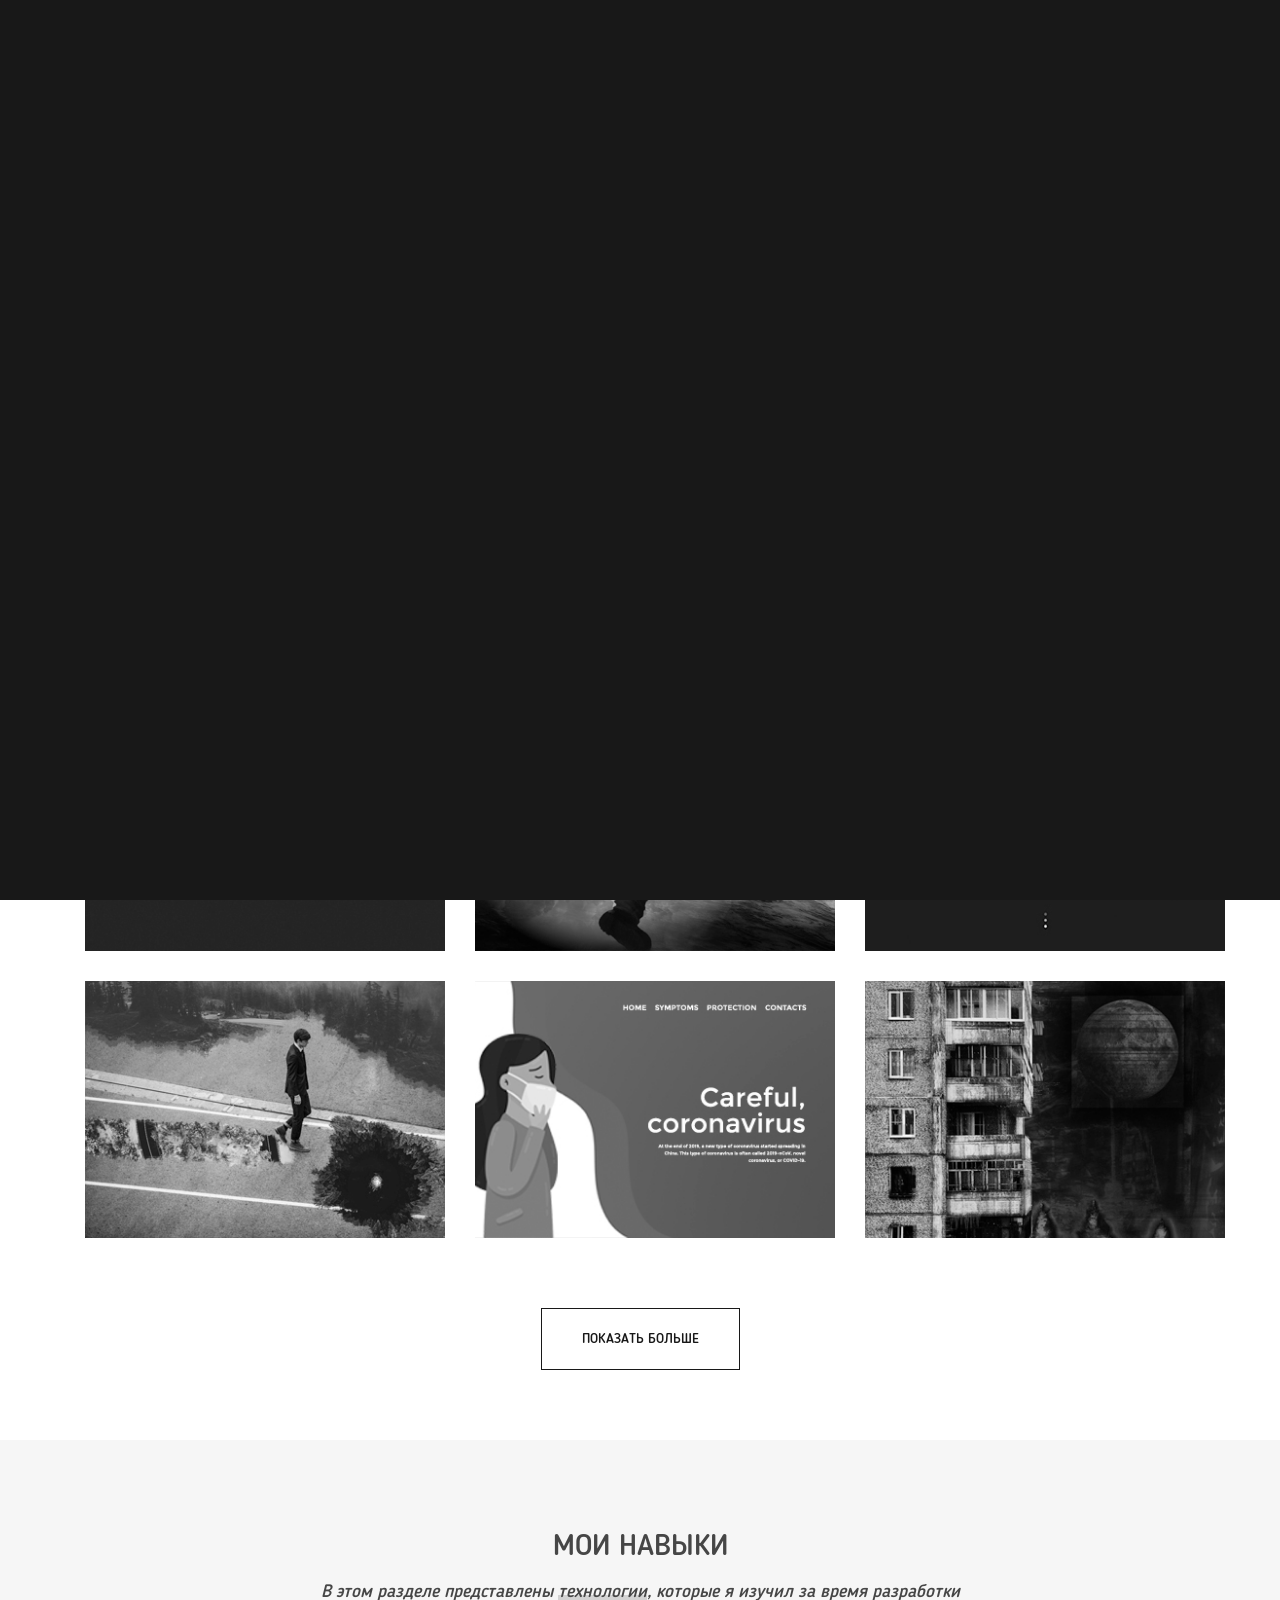
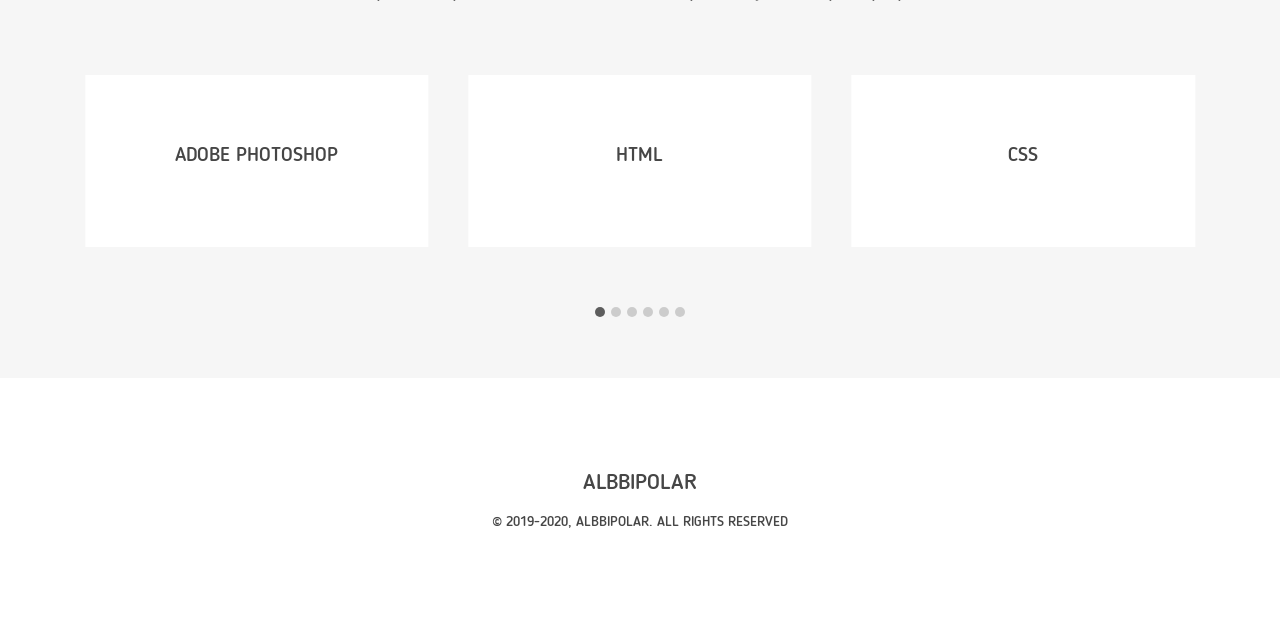
==== commit 255e795c: "add new project: yearlyInspiration" ====
--- a/index.html
+++ b/index.html
@@ -14,7 +14,6 @@
 	<link rel="stylesheet" href="css/meanmenu.css">
 	<link rel="stylesheet" href="css/responsive.css">
 	<link rel="stylesheet" href="css/owl-carousel.css">
-	<link rel="stylesheet" href="css/magnific-popup.css">
 	<link rel="stylesheet" href="css/shortcode/fonts.css">
 	<link rel="stylesheet" href="css/shortcode/shortcodes.css">
 	<script src="js/vendor/modernizr-2.8.3.min.js"></script>
@@ -25,9 +24,9 @@
 	<![endif]-->
 	
 	<!-- preloader -->
-	<div id="preloader">
-		<div id="preloader-preload">
-			<img src="img/snowflake.svg">
+	<div class="preloader">
+		<div class="preloader-load">
+			
 		</div>
 	</div>
 	<!-- / preloader -->
@@ -71,7 +70,7 @@
 		<div class="container">
 			<div class="slider-info-text text-center">
 				<div class="info-inner mt-150 mb-150">
-					<h1><span id="greeting-text">Hello</span>, рад Вас видеть!</h1>
+					<h1><span id="greeting-text"></span>, рад Вас видеть!</h1>
 					<span>I'm a верстальщик &amp; frontend-разработчик</span>
 				</div>
 			</div>
@@ -89,95 +88,77 @@
 			<div id="portfolio" class="bg-light-gray">
 				<div class="container">
 					<div class="row">
-
+					<!-- portfolio latest project -->
+					
 						<!-- portfolio item 1 -->
 						<div class="col-md-4 col-sm-6 portfolio-item">
 							<a href="#portfolio-modal-1" class="portfolio-link" data-toggle="modal">
-								<div class="portfolio-hover">
-									<div class="portfolio-hover-content">
-										<i class="fa fa-link fa-3x"></i>
-									</div>
-								</div>
-								<img src="img/portfolio/project/spaceVictory/spaceVictory.jpg" class="img-responsive">
+								<div class="portfolio-hover-gray overlay-gray">
+									<img src="img/portfolio/project/yearlyInspiration/yearlyInspiration.jpg" class="img-responsive">
+									<i class="fa fa-search"></i>
+								</div>
 							</a>
-							<div class="portfolio-caption">
-								<h4>THE SPACE VICTORY</h4>
-								<p class="text-muted">design</p>
-							</div>
 						</div>
 						<!-- / portfolio item 1 -->
-
+						
 						<!-- portfolio item 2 -->
 						<div class="col-md-4 col-sm-6 portfolio-item">
 							<a href="#portfolio-modal-2" class="portfolio-link" data-toggle="modal">
-								<div class="portfolio-hover">
-									<div class="portfolio-hover-content">
-										<i class="fa fa-link fa-3x"></i>
-									</div>
-								</div>
-								<img src="img/portfolio/project/B&WLanding/B&WLanding.jpg" class="img-responsive">
+								<div class="portfolio-hover-gray overlay-gray">
+									<img src="img/portfolio/project/spaceVictory/spaceVictory.jpg" class="img-responsive">
+									<i class="fa fa-search"></i>
+								</div>
 							</a>
-							<div class="portfolio-caption">
-								<h4>B&W LANDING PAGE</h4>
-								<p class="text-muted">website</p>
-							</div>
 						</div>
 						<!-- / portfolio item 2 -->
 
 						<!-- portfolio item 3 -->
 						<div class="col-md-4 col-sm-6 portfolio-item">
 							<a href="#portfolio-modal-3" class="portfolio-link" data-toggle="modal">
-								<div class="portfolio-hover">
-									<div class="portfolio-hover-content">
-										<i class="fa fa-link fa-3x"></i>
-									</div>
-								</div>
-								<img src="img/portfolio/project/difficultСhoice/difficultСhoice.jpg" class="img-responsive">
+								<div class="portfolio-hover-gray overlay-gray">
+									<img src="img/portfolio/project/B&WLanding/B&WLanding.jpg" class="img-responsive">
+									<i class="fa fa-search"></i>
+								</div>
 							</a>
-							<div class="portfolio-caption">
-								<h4>A DIFFICULT CHOICE</h4>
-								<p class="text-muted">design</p>
-							</div>
 						</div>
 						<!-- / portfolio item 3 -->
 
 						<!-- portfolio item 4 -->
 						<div class="col-md-4 col-sm-6 portfolio-item">
 							<a href="#portfolio-modal-4" class="portfolio-link" data-toggle="modal">
-								<div class="portfolio-hover">
-									<div class="portfolio-hover-content">
-										<i class="fa fa-link fa-3x"></i>
-									</div>
-								</div>
-								<img src="img/portfolio/project/covidNineteen/covidNineteen.jpg" class="img-responsive">
+								<div class="portfolio-hover-gray overlay-gray">
+									<img src="img/portfolio/project/difficultСhoice/difficultСhoice.jpg" class="img-responsive">
+									<i class="fa fa-search"></i>
+								</div>
 							</a>
-							<div class="portfolio-caption">
-								<h4>COVID NINETEEN</h4>
-								<p class="text-muted">website, web design</p>
-							</div>
 						</div>
 						<!-- / portfolio item 4 -->
 
 						<!-- portfolio item 5 -->
 						<div class="col-md-4 col-sm-6 portfolio-item">
 							<a href="#portfolio-modal-5" class="portfolio-link" data-toggle="modal">
-								<div class="portfolio-hover">
-									<div class="portfolio-hover-content">
-										<i class="fa fa-link fa-3x"></i>
-									</div>
-								</div>
-								<img src="img/portfolio/project/glitch/glitch.jpg" class="img-responsive">
+								<div class="portfolio-hover-gray overlay-gray">
+									<img src="img/portfolio/project/covidNineteen/covidNineteen.jpg" class="img-responsive">
+									<i class="fa fa-search"></i>
+								</div>
 							</a>
-							<div class="portfolio-caption">
-								<h4>GLITCH</h4>
-								<p class="text-muted">design</p>
-							</div>
 						</div>
 						<!-- / portfolio item 5 -->
 
 						<!-- portfolio item 6 -->
 						<div class="col-md-4 col-sm-6 portfolio-item">
 							<a href="#portfolio-modal-6" class="portfolio-link" data-toggle="modal">
+								<div class="portfolio-hover-gray overlay-gray">
+									<img src="img/portfolio/project/glitch/glitch.jpg" class="img-responsive">
+									<i class="fa fa-search"></i>
+								</div>
+							</a>
+						</div>
+						<!-- / portfolio item 6 -->
+
+						<!-- portfolio item 7 -->
+						<!-- <div class="col-md-4 col-sm-6 portfolio-item">
+							<a href="#portfolio-modal-7" class="portfolio-link" data-toggle="modal">
 								<div class="portfolio-hover">
 									<div class="portfolio-hover-content">
 										<i class="fa fa-link fa-3x"></i>
@@ -189,259 +170,335 @@
 								<h4>WIND OF CHANGE</h4>
 								<p class="text-muted">design</p>
 							</div>
-						</div>
-						<!-- / portfolio item 6 -->
+						</div> -->
+						<!-- / portfolio item 7 -->
+					
+					<!-- / portfolio latest project -->
+					</div>
 
-					</div>
-				</div>
-			</div>
+					<!-- horizontal scroll project -->
+					<div class="horizontal-container" style="display: none;">
+						<div id="horizontal-scroll" class="horizontal-scroll">
+							<div class="horizontal-scroll-item">
+								<div class="text-scroll-item">В разработке
+									<span>Используйте скролл,<br>чтобы листать проекты.</span>
+								</div>
+							</div>
+							<div class="horizontal-scroll-item">
+								<div class="text-scroll-item">В разработке
+									<span>Используйте скролл,<br>чтобы листать проекты.</span>
+								</div>
+							</div>
+							<div class="horizontal-scroll-item">
+								<div class="text-scroll-item">В разработке
+									<span>Используйте скролл,<br>чтобы листать проекты.</span>
+								</div>
+							</div>
+							<div class="horizontal-scroll-item">
+								<div class="text-scroll-item">В разработке
+									<span>Используйте скролл,<br>чтобы листать проекты.</span>
+								</div>
+							</div>
+							<div class="horizontal-scroll-item">
+								<div class="text-scroll-item">В разработке
+									<span>Используйте скролл,<br>чтобы листать проекты.</span>
+								</div>
+							</div>
+						</div>
+						<div class="horizontal-progress-bar">
+							<div class="horizontal-percent" style="width: 0%;"></div>
+						</div>
+					</div>
+					<!-- / horizontal scroll project -->
+				</div>
+			</div>
+		</div>
 
-			<!-- portfolio modal 1 -->
-			<div class="portfolio-modal modal fade" id="portfolio-modal-1" tabindex="-1" role="dialog" aria-hidden="true">
-				<div class="modal-content">
-					<div class="close-modal" data-dismiss="modal">
-						<div class="left-line">
-							<div class="right-line"></div>
-						</div>
-					</div>
-					<div class="container">
-						<div class="row">
-							<div class="col-lg-8 col-lg-offset-2">
-								<div class="modal-body">
-									<h2>THE SPACE VICTORY</h2>
-									<p class="item-intro text-muted">DESIGN</p>
-									<div data-tilt data-tilt-axis="x">
-										<img class="img-responsive" src="img/portfolio/project/spaceVictory/spaceVictoryFull.jpg">
-									</div>
-									<p class="sub-third-stage">Искренняя радость — радость от победы. Эти минуты — результат многолетних усилий. Человек не может быть победителем во всех отраслях, но иногда ему хватает успехов близкого для него человека, чтобы разделить с ним вкус победы. Твои победы — моя мотивация на <!-- Залезть в исходный код? Как банально! Давайте играть честно? --><span class="third-stage" title="Хмм, кажись, это третий этап квеста...">создание космоса.</span></p>
-									<p>
-										<strong>Вы можете перейти к проекту, </strong>
-										<a href="project/spaceVictory/spaceVictory.jpg" target="_blank" class="text-highlight">нажав здесь,</a> либо вернуться <a href="index.html" class="text-highlight">назад.</a>
-									</p>
-									<ul class="list-inline">
-										<li>Дата: октябрь 2020</li>
-										<span>|</span>
-										<li>Категория: design</li>
-									</ul>
-								</div>
-							</div>
-							<div class="modal-swipe">
-								<div class="swipe-item">
-									<p>Сменить цветовую гамму</p>
-									<img src="img/swipe.svg">
-								</div>
-							</div>
-						</div>
-					</div>
-				</div>
-			</div>
-			<!-- / portfolio modal 1 -->
-
-			<!-- portfolio modal 2 -->
-			<div class="portfolio-modal modal fade" id="portfolio-modal-2" tabindex="-1" role="dialog" aria-hidden="true">
-				<div class="modal-content">
-					<div class="close-modal" data-dismiss="modal">
-						<div class="left-line">
-							<div class="right-line"></div>
-						</div>
-					</div>
-					<div class="container">
-						<div class="row">
-							<div class="col-lg-8 col-lg-offset-2">
-								<div class="modal-body">
-									<h2>B&W LANDING PAGE</h2>
-									<p class="item-intro text-muted">WEBSITE</p>
-									<div data-tilt data-tilt-axis="x">
-										<img class="img-responsive" src="img/portfolio/project/B&WLanding/B&WLandingFull.jpg">
-									</div>
-									<p>
-										<strong>Вы можете перейти к проекту, </strong>
-										<a href="project/B&WLanding/index.html" target="_blank" class="text-highlight">нажав здесь,</a> либо вернуться <a href="index.html" class="text-highlight">назад.</a>
-									</p>
-									<ul class="list-inline">
-										<li>Дата: сентябрь 2020</li>
-										<span>|</span>
-										<li>Категория: website</li>
-									</ul>
-								</div>
-							</div>
-							<div class="modal-swipe">
-								<div class="swipe-item">
-									<p>Сменить цветовую гамму</p>
-									<img src="img/swipe.svg">
-								</div>
-							</div>
-						</div>
-					</div>
-				</div>
-			</div>
-			<!-- / portfolio modal 2 -->
-
-			<!-- portfolio modal 3 -->
-			<div class="portfolio-modal modal fade" id="portfolio-modal-3" tabindex="-1" role="dialog" aria-hidden="true">
-				<div class="modal-content">
-					<div class="close-modal" data-dismiss="modal">
-						<div class="left-line">
-							<div class="right-line"></div>
-						</div>
-					</div>
-					<div class="container">
-						<div class="row">
-							<div class="col-lg-8 col-lg-offset-2">
-								<div class="modal-body">
-									<h2>A DIFFICULT CHOICE</h2>
-									<p class="item-intro text-muted">DESIGN</p>
-									<div data-tilt data-tilt-axis="x">
-										<img class="img-responsive" src="img/portfolio/project/difficultСhoice/difficultСhoiceFull.jpg">
-									</div>
-									<p>Сентябрь — это замечательное время, чтобы привести свои мысли в порядок. Видишь декабрь? Он не за горами. Как видишь, назад пути нет. Думаю, оступлюсь, а может поднимусь на ступеньку выше.</p>
-									<p>
-										<strong>Вы можете перейти к проекту, </strong>
-										<a href="project/difficultСhoice/difficultСhoice.jpg" target="_blank" class="text-highlight">нажав здесь,</a> либо вернуться <a href="index.html" class="text-highlight">назад.</a>
-									</p>
-									<ul class="list-inline">
-										<li>Дата: сентябрь 2020</li>
-										<span>|</span>
-										<li>Категория: design</li>
-									</ul>
-								</div>
-							</div>
-							<div class="modal-swipe">
-								<div class="swipe-item">
-									<p>Сменить цветовую гамму</p>
-									<img src="img/swipe.svg">
-								</div>
-							</div>
-						</div>
-					</div>
-				</div>
-			</div>
-			<!-- / portfolio modal 3 -->
-
-			<!-- portfolio modal 4 -->
-			<div class="portfolio-modal modal fade" id="portfolio-modal-4" tabindex="-1" role="dialog" aria-hidden="true">
-				<div class="modal-content">
-					<div class="close-modal" data-dismiss="modal">
-						<div class="left-line">
-							<div class="right-line"></div>
-						</div>
-					</div>
-					<div class="container">
-						<div class="row">
-							<div class="col-lg-8 col-lg-offset-2">
-								<div class="modal-body">
-									<h2>COVID NINETEEN</h2>
-									<p class="item-intro text-muted">WEBSITE</p>
-									<div data-tilt data-tilt-axis="x">
-										<img class="img-responsive" src="img/portfolio/project/covidNineteen/covidNineteenFull.jpg">
-									</div>
-									<p>
-										<strong>Вы можете перейти к проекту, </strong>
-										<a href="project/covidNineteen/index.html" target="_blank" class="text-highlight">нажав здесь,</a> либо вернуться <a href="index.html" class="text-highlight">назад.</a>
-									</p>
-									<ul class="list-inline">
-										<li>Дата: июль 2020</li>
-										<span>|</span>
-										<li>Категория: website</li>
-									</ul>
-								</div>
-							</div>
-							<div class="modal-swipe">
-								<div class="swipe-item">
-									<p>Сменить цветовую гамму</p>
-									<img src="img/swipe.svg">
-								</div>
-							</div>
-						</div>
-					</div>
-				</div>
-			</div>
-			<!-- / portfolio modal 4 -->
-
-			<!-- portfolio modal 5 -->
-			<div class="portfolio-modal modal fade" id="portfolio-modal-5" tabindex="-1" role="dialog" aria-hidden="true">
-				<div class="modal-content">
-					<div class="close-modal" data-dismiss="modal">
-						<div class="left-line">
-							<div class="right-line"></div>
-						</div>
-					</div>
-					<div class="container">
-						<div class="row">
-							<div class="col-lg-8 col-lg-offset-2">
-								<div class="modal-body">
-									<h2 class="glitch" data-text="GLITCH">GLITCH</h2>
-									<p class="item-intro text-muted">DESIGN</p>
-									<div data-tilt data-tilt-axis="x">
-										<img class="img-responsive" src="img/portfolio/project/glitch/glitchFull.jpg">
-									</div>
-									<p>На улице господствовал мороз. Где-то ещё слышались остатки праздничного салюта. Ветер и множество снежинок переплетались в объятиях. А кто-то видел этот мир по-другому.</p>
-									<p>
-										<strong>Вы можете перейти к проекту, </strong>
-										<a href="project/glitch/glitch.jpg" target="_blank" class="text-highlight">нажав здесь,</a> либо вернуться <a href="index.html" class="text-highlight">назад.</a>
-									</p>
-									<ul class="list-inline">
-										<li>Дата: январь 2020</li>
-										<span>|</span>
-										<li>Категория: design</li>
-									</ul>
-								</div>
-							</div>
-							<div class="modal-swipe">
-								<div class="swipe-item">
-									<p>Сменить цветовую гамму</p>
-									<img src="img/swipe.svg">
-								</div>
-							</div>
-						</div>
-					</div>
-				</div>
-			</div>
-			<!-- / portfolio modal 5 -->
-
-			<!-- portfolio modal 6 -->
-			<div class="portfolio-modal modal fade" id="portfolio-modal-6" tabindex="-1" role="dialog" aria-hidden="true">
-				<div class="modal-content">
-					<div class="close-modal" data-dismiss="modal">
-						<div class="left-line">
-							<div class="right-line"></div>
-						</div>
-					</div>
-					<div class="container">
-						<div class="row">
-							<div class="col-lg-8 col-lg-offset-2">
-								<div class="modal-body">
-									<h2>WIND OF CHANGE</h2>
-									<p class="item-intro text-muted">DESIGN</p>
-									<div data-tilt data-tilt-axis="x">
-										<img class="img-responsive" src="img/portfolio/project/windOfChange/windOfChangeFull.jpg">
-									</div>
-									<p>Декабрь 2019. Это был переломный момент. Это было трехдневное испытание. Я помню время, когда подул ветер перемен. Так пусть этот кусочек памяти останется здесь навсегда.</p>
-									<p>
-										<strong>Вы можете перейти к проекту, </strong>
-										<a href="project/windOfChange/windOfChange.jpg" target="_blank" class="text-highlight">нажав здесь,</a> либо вернуться <a href="index.html" class="text-highlight">назад.</a>
-									</p>
-									<ul class="list-inline">
-										<li>Дата: декабрь 2019</li>
-										<span>|</span>
-										<li>Категория: design</li>
-									</ul>
-								</div>
-							</div>
-							<div class="modal-swipe">
-								<div class="swipe-item">
-									<p>Сменить цветовую гамму</p>
-									<img src="img/swipe.svg">
-								</div>
-							</div>
-						</div>
-					</div>
-				</div>
-			</div>
-			<!-- / portfolio modal 6 -->
-			
-			<button class="btn btn-show-more">Показать больше</button>
-		</div>
+		<!-- portfolio modal 1 -->
+		<div class="portfolio-modal modal fade" id="portfolio-modal-1" tabindex="-1" role="dialog" aria-hidden="true">
+			<div class="modal-content">
+				<div class="close-modal" data-dismiss="modal">
+					<div class="left-line">
+						<div class="right-line"></div>
+					</div>
+				</div>
+				<div class="container">
+					<div class="row">
+						<div class="col-lg-8 col-lg-offset-2">
+							<div class="modal-body">
+								<h2>THE YEARLY INSPIRATION</h2>
+								<p class="item-intro text-muted">WEBSITE</p>
+								<div data-tilt data-tilt-axis="x">
+									<img class="img-responsive" src="img/portfolio/project/yearlyInspiration/yearlyInspirationlFull.jpg">
+								</div>
+								<p>
+									Вы можете перейти к проекту,
+									<a href="project/yearlyInspiration/index.html" target="_blank" class="text-highlight">нажав здесь,</a> либо вернуться <a href="#" class="text-highlight" data-dismiss="modal">назад.</a>
+								</p>
+								<ul class="list-inline">
+									<li>Дата: 17 декабря 2020 - 31 декабря 2020</li>
+									<span>|</span>
+									<li>Категория: website</li>
+								</ul>
+							</div>
+						</div>
+						<div class="modal-swipe">
+							<div class="swipe-item">
+								<p>Сменить цветовую гамму</p>
+								<img src="img/swipe.svg">
+							</div>
+						</div>
+					</div>
+				</div>
+			</div>
+		</div>
+		<!-- / portfolio modal 1 -->
+		
+		<!-- portfolio modal 2 -->
+		<div class="portfolio-modal modal fade" id="portfolio-modal-2" tabindex="-1" role="dialog" aria-hidden="true">
+			<div class="modal-content">
+				<div class="close-modal" data-dismiss="modal">
+					<div class="left-line">
+						<div class="right-line"></div>
+					</div>
+				</div>
+				<div class="container">
+					<div class="row">
+						<div class="col-lg-8 col-lg-offset-2">
+							<div class="modal-body">
+								<h2>THE SPACE VICTORY</h2>
+								<p class="item-intro text-muted">DESIGN</p>
+								<div data-tilt data-tilt-axis="x">
+									<img class="img-responsive" src="img/portfolio/project/spaceVictory/spaceVictoryFull.jpg">
+								</div>
+								<p>Искренняя радость — радость от победы. Эти минуты — результат многолетних усилий. Человек не может быть победителем во всех отраслях, но иногда ему хватает успехов близкого для него человека, чтобы разделить с ним вкус победы. Твои победы — моя мотивация на создание космоса.</p>
+								<p>
+									Вы можете перейти к проекту,
+									<a href="project/spaceVictory/spaceVictory.jpg" target="_blank" class="text-highlight">нажав здесь,</a> либо вернуться <a href="#" class="text-highlight" data-dismiss="modal">назад.</a>
+								</p>
+								<ul class="list-inline">
+									<li>Дата: октябрь 2020</li>
+									<span>|</span>
+									<li>Категория: design</li>
+								</ul>
+							</div>
+						</div>
+						<div class="modal-swipe">
+							<div class="swipe-item">
+								<p>Сменить цветовую гамму</p>
+								<img src="img/swipe.svg">
+							</div>
+						</div>
+					</div>
+				</div>
+			</div>
+		</div>
+		<!-- / portfolio modal 2 -->
+		
+		<!-- portfolio modal 3 -->
+		<div class="portfolio-modal modal fade" id="portfolio-modal-3" tabindex="-1" role="dialog" aria-hidden="true">
+			<div class="modal-content">
+				<div class="close-modal" data-dismiss="modal">
+					<div class="left-line">
+						<div class="right-line"></div>
+					</div>
+				</div>
+				<div class="container">
+					<div class="row">
+						<div class="col-lg-8 col-lg-offset-2">
+							<div class="modal-body">
+								<h2>B&W LANDING PAGE</h2>
+								<p class="item-intro text-muted">WEBSITE</p>
+								<div data-tilt data-tilt-axis="x">
+									<img class="img-responsive" src="img/portfolio/project/B&WLanding/B&WLandingFull.jpg">
+								</div>
+								<p>
+									Вы можете перейти к проекту,
+									<a href="project/B&WLanding/index.html" target="_blank" class="text-highlight">нажав здесь,</a> либо вернуться <a href="#" data-dismiss="modal" class="text-highlight">назад.</a>
+								</p>
+								<ul class="list-inline">
+									<li>Дата: сентябрь 2020</li>
+									<span>|</span>
+									<li>Категория: website</li>
+								</ul>
+							</div>
+						</div>
+						<div class="modal-swipe">
+							<div class="swipe-item">
+								<p>Сменить цветовую гамму</p>
+								<img src="img/swipe.svg">
+							</div>
+						</div>
+					</div>
+				</div>
+			</div>
+		</div>
+		<!-- / portfolio modal 3 -->
+		
+		<!-- portfolio modal 4 -->
+		<div class="portfolio-modal modal fade" id="portfolio-modal-4" tabindex="-1" role="dialog" aria-hidden="true">
+			<div class="modal-content">
+				<div class="close-modal" data-dismiss="modal">
+					<div class="left-line">
+						<div class="right-line"></div>
+					</div>
+				</div>
+				<div class="container">
+					<div class="row">
+						<div class="col-lg-8 col-lg-offset-2">
+							<div class="modal-body">
+								<h2>A DIFFICULT CHOICE</h2>
+								<p class="item-intro text-muted">DESIGN</p>
+								<div data-tilt data-tilt-axis="x">
+									<img class="img-responsive" src="img/portfolio/project/difficultСhoice/difficultСhoiceFull.jpg">
+								</div>
+								<p>Сентябрь — это замечательное время, чтобы привести свои мысли в порядок. Видишь декабрь? Он не за горами. Как видишь, назад пути нет. Думаю, оступлюсь, а может поднимусь на ступеньку выше.</p>
+								<p>
+									Вы можете перейти к проекту,
+									<a href="project/difficultСhoice/difficultСhoice.jpg" target="_blank" class="text-highlight">нажав здесь,</a> либо вернуться <a href="#" data-dismiss="modal" class="text-highlight">назад.</a>
+								</p>
+								<ul class="list-inline">
+									<li>Дата: сентябрь 2020</li>
+									<span>|</span>
+									<li>Категория: design</li>
+								</ul>
+							</div>
+						</div>
+						<div class="modal-swipe">
+							<div class="swipe-item">
+								<p>Сменить цветовую гамму</p>
+								<img src="img/swipe.svg">
+							</div>
+						</div>
+					</div>
+				</div>
+			</div>
+		</div>
+		<!-- / portfolio modal 4 -->
+		
+		<!-- portfolio modal 5 -->
+		<div class="portfolio-modal modal fade" id="portfolio-modal-5" tabindex="-1" role="dialog" aria-hidden="true">
+			<div class="modal-content">
+				<div class="close-modal" data-dismiss="modal">
+					<div class="left-line">
+						<div class="right-line"></div>
+					</div>
+				</div>
+				<div class="container">
+					<div class="row">
+						<div class="col-lg-8 col-lg-offset-2">
+							<div class="modal-body">
+								<h2>COVID NINETEEN</h2>
+								<p class="item-intro text-muted">WEBSITE</p>
+								<div data-tilt data-tilt-axis="x">
+									<img class="img-responsive" src="img/portfolio/project/covidNineteen/covidNineteenFull.jpg">
+								</div>
+								<p>
+									Вы можете перейти к проекту,
+									<a href="project/covidNineteen/index.html" target="_blank" class="text-highlight">нажав здесь,</a> либо вернуться <a href="#" data-dismiss="modal" class="text-highlight">назад.</a>
+								</p>
+								<ul class="list-inline">
+									<li>Дата: июль 2020</li>
+									<span>|</span>
+									<li>Категория: website</li>
+								</ul>
+							</div>
+						</div>
+						<div class="modal-swipe">
+							<div class="swipe-item">
+								<p>Сменить цветовую гамму</p>
+								<img src="img/swipe.svg">
+							</div>
+						</div>
+					</div>
+				</div>
+			</div>
+		</div>
+		<!-- / portfolio modal 5 -->
+		
+		<!-- portfolio modal 6 -->
+		<div class="portfolio-modal modal fade" id="portfolio-modal-6" tabindex="-1" role="dialog" aria-hidden="true">
+			<div class="modal-content">
+				<div class="close-modal" data-dismiss="modal">
+					<div class="left-line">
+						<div class="right-line"></div>
+					</div>
+				</div>
+				<div class="container">
+					<div class="row">
+						<div class="col-lg-8 col-lg-offset-2">
+							<div class="modal-body">
+								<h2 class="glitch" data-text="GLITCH">GLITCH</h2>
+								<p class="item-intro text-muted">DESIGN</p>
+								<div data-tilt data-tilt-axis="x">
+									<img class="img-responsive" src="img/portfolio/project/glitch/glitchFull.jpg">
+								</div>
+								<p>На улице господствовал мороз. Где-то ещё слышались остатки праздничного салюта. Ветер и множество снежинок переплетались в объятиях. А кто-то видел этот мир по-другому.</p>
+								<p>
+									Вы можете перейти к проекту,
+									<a href="project/glitch/glitch.jpg" target="_blank" class="text-highlight">нажав здесь,</a> либо вернуться <a href="#" data-dismiss="modal" class="text-highlight">назад.</a>
+								</p>
+								<ul class="list-inline">
+									<li>Дата: январь 2020</li>
+									<span>|</span>
+									<li>Категория: design</li>
+								</ul>
+							</div>
+						</div>
+						<div class="modal-swipe">
+							<div class="swipe-item">
+								<p>Сменить цветовую гамму</p>
+								<img src="img/swipe.svg">
+							</div>
+						</div>
+					</div>
+				</div>
+			</div>
+		</div>
+		<!-- / portfolio modal 6 -->
+		
+		<!-- portfolio modal 7 -->
+		<!-- <div class="portfolio-modal modal fade" id="portfolio-modal-7" tabindex="-1" role="dialog" aria-hidden="true">
+			<div class="modal-content">
+				<div class="close-modal" data-dismiss="modal">
+					<div class="left-line">
+						<div class="right-line"></div>
+					</div>
+				</div>
+				<div class="container">
+					<div class="row">
+						<div class="col-lg-8 col-lg-offset-2">
+							<div class="modal-body">
+								<h2>WIND OF CHANGE</h2>
+								<p class="item-intro text-muted">DESIGN</p>
+								<div data-tilt data-tilt-axis="x">
+									<img class="img-responsive" src="img/portfolio/project/windOfChange/windOfChangeFull.jpg">
+								</div>
+								<p>Декабрь 2019. Это был переломный момент. Это было трехдневное испытание. Я помню время, когда подул ветер перемен. Так пусть этот кусочек памяти останется здесь навсегда.</p>
+								<p>
+									<strong>Вы можете перейти к проекту, </strong>
+									<a href="project/windOfChange/windOfChange.jpg" target="_blank" class="text-highlight">нажав здесь,</a> либо вернуться <a href="#" data-dismiss="modal" class="text-highlight">назад.</a>
+								</p>
+								<ul class="list-inline">
+									<li>Дата: декабрь 2019</li>
+									<span>|</span>
+									<li>Категория: design</li>
+								</ul>
+							</div>
+						</div>
+						<div class="modal-swipe">
+							<div class="swipe-item">
+								<p>Сменить цветовую гамму</p>
+								<img src="img/swipe.svg">
+							</div>
+						</div>
+					</div>
+				</div>
+			</div>
+		</div> -->
+		<!-- / portfolio modal 7 -->
+		
+		<button class="btn btn-show-more">Показать больше</button>
 	</div>
 	<!-- /portfolio -->
 	
@@ -506,7 +563,7 @@
 			<div class="container">
 				<div class="footer-info text-center">
 					<div class="logo footer-logo">
-						<a href="index.html">ALBBIPOLAR</a>
+						<a href="#">ALBBIPOLAR</a>
 					</div>
 					<div class="copyright text-center">
 						<p>© 2019-2020, albbipolar. All rights reserved</p>
@@ -535,9 +592,9 @@
 	<script src="js/plugins.js"></script>
 	<script type="text/javascript">
 	// grab an element
-	var myElement = document.querySelector(".intelligent-header");
+	let intelligentHeader = document.querySelector('.intelligent-header');
 	// construct an instance of Headroom, passing the element
-	var headroom  = new Headroom(myElement);
+	let headroom  = new Headroom(intelligentHeader);
 	// initialise
 	headroom.init();
 	</script>
--- a/css/responsive.css
+++ b/css/responsive.css
@@ -1,474 +1,69 @@
-/* Normal desktop :1200. */
-@media (min-width: 1200px) and (max-width: 1500px) {
-.waraper {
-  padding: 0 50px;
+/* NORMAL DESKTOP :992PX */
+@media (min-width: 992px) and (max-width: 1200px) {
+.slider-active.owl-theme .owl-controls .owl-nav div.owl-prev {right: 90%;}
 }
-.single-slider {
-  height: 500px;
+/* TABLET DESKTOP :768PX */
+@media (min-width: 768px) and (max-width: 991px) {
+.header-area {padding: 0 0 6px;}
+.section-title {width: 80%;}
+.mrg-sm {margin-bottom: 30px;}
+.ptb-100 {padding: 60px 0;}
+.pb-90 {padding-bottom: 30px;}
+.mb-60 {margin-bottom: 30px;}
+.pt-60 {padding-top: 30px;}
+.ptb-150 {padding: 100px 0;}
+.meta-2 {margin-top:30px;}
 }
-.waraper .header-sticky.sticky {
-  padding: 0px 50px;
-}
-}
-/* Normal desktop :992px. */
-@media (min-width: 992px) and (max-width: 1200px) {
-.project-desc {
-  margin-bottom: 30px;
-}
-.blog-right-sidebar-bottom a {
-  padding: 8px 11px;
-}
-.bg-img {
-  height: inherit;
-  padding: 300px 0;
-}
-.single-pricing {
-  padding: 40px 40px 60px;
-}
-.price-btn .button {
-  padding: 13px 30px;
-}
-.container-fluid .blog-meta > span {
-  padding-right: 9px;
-}
-.container-fluid .blog-meta i {
-  padding-right: 5px;
-}
-.waraper {
-  padding: 0 35px;
-}
-.waraper .header-sticky.sticky {
-  padding-left: 35px;
-  padding-right: 35px;
-}
-.single-slider {
-  height: 600px;
-}
-.slider-active.owl-theme .owl-controls .owl-nav div.owl-prev {
-  right: 90%;
-}
-.menu-style-toggle.main-menu ul li {
-  margin-left: 25px;
-}
-.team-icon > a {
-  margin: 0 2px;
-}
-.about-minimal {
-  margin-bottom: 50px;
-}
-}
-/* Tablet desktop :768px. */
-@media (min-width: 768px) and (max-width: 991px) {
-.mean-container a.meanmenu-reveal {
-  margin-top: -32px;
-}
-.header-area {
-  padding: 0 0 6px;
-  }
-.section-title {
-  width: 80%;
-}
-.team-icon > a {
-  margin: 0;
-  }
-.analysis-box {
-  padding: 80px 30px;
-  }
-.team-wrapper:hover .team-icon > a {
-  margin: 0;
-  }
-.full-width-sm {
-  width:100%
-  }
-.single-pricing {
-  padding: 50px 20px;
-  }
-.single-skill-about {
-  margin-bottom: 45px;
-  }
-.mrg-sm {
-  margin-bottom: 30px;
-}
-.ptb-100 {
-  padding: 60px 0;
-}
- .pb-90 {
-  padding-bottom: 30px;
-}
-.mb-60 {
-  margin-bottom: 30px;
-}
-.blog-meta > span {
-  padding-right: 12px;
-}
-.pt-60 {
-  padding-top: 30px;
-}
-.conract-area-bottom {
-  margin-top: 30px;
-}
-h3.main-contact {
-  margin-bottom: 20px;
-}
-.main-input.mrg-eml.mrg-contact {
-  margin-top: 20px;
-}
-.blog-right-sidebar {
-  margin-top: 30px;
-}
-.blog-right-sidebar-bottom li.nn {
-  margin-right: 14px;
-}
-.bg-img {
-  height: inherit;
-  padding: 270px 0;
-}
-.portfolio-right-bar-top.pb-100,.portfolio-left-bar-top.pb-100 {
-  padding-bottom: 50px;
-}
-.portfolio-right-bar-top > h3 {
-  margin-bottom: 15px;
-  margin-top: 20px;
-}
-.portfolio-left-bar-bottom > h3 {
-  margin-bottom: 5px;
-}
-.ptb-150 {
-  padding: 100px 0;
-}
-.header-space.nn7 {
-  height: 90px;
-}
- .res7.mean-container a.meanmenu-reveal {
-  margin-top: -27px;
-}
-.blog-leftbar .blog-right-sidebar-bottom a {
-  padding: 5px 4px;
-}
-.blog-leftbar .blog-right-sidebar-bottom li {
-  margin-right: 2px;
-}
-.blog-leftbar .blog-right-sidebar-bottom li.nn {
-  margin-right: 0;
-}
-.container-fluid .blog-meta > span {
-  padding-right: 8px;
-}
-.waraper {
-  padding: inherit;
-}
-.slider-active.owl-theme .owl-controls .owl-nav div.owl-prev {
-  right: 87.5%;
-}
-  .single-slider {
-  height: 500px;
-}
-.waraper .header-sticky.sticky {
-  padding-left: inherit;
-  padding-right: inherit;
-}
-.project-desc {
-  margin-top: 30px;
-} 
-.meta-2{margin-top:30px;}
-}
-/* small mobile :320px. */
+/* SMALL MOBILE :320PX */
 @media (max-width: 767px) {
-/* .container {width:300px} */
-.header-position {
-  position: static;
-}
-.waraper {
-  padding: 0 30px;
-}
-.custom-pad {
-  padding: 90px 10px;
-}
+.header-position {position: static;}
 .footer-area .col-md-4{margin-bottom: 40px;}
 .footer-area .col-md-4:last-child{margin-bottom: 0px;}
-.section-title {
-  width: 85%;
-}
-.header-area {
-  padding: 10px 0;
-}
-.intelligent-header .header-area {
-  padding: 10px 0 7px;
-}
+.section-title {width: 85%;}
+.header-area {padding: 10px 0;}
+.intelligent-header .header-area {padding: 10px 0 7px;}
 .logo {
   margin-top: 16px;
   position: relative;
 }
-.mean-container a.meanmenu-reveal {
-  margin-top: -32px;
+.mean-container a.meanmenu-reveal {margin-top: -32px;}
+.header-sticky.sticky {padding: 0;}
+.xs-100 {width: 100%;}
+.ptb-100 {padding: 30px 0;}
+.pb-90 {padding-bottom: 20px;}
+.pb-30 {padding-bottom: 10px;}
+.mrg-xs {margin-bottom: 30px;}
+.pt-175 {padding-top: 50px;}
+.pb-100 {padding-bottom: 50px;}
+.mb-60 {margin-bottom: 30px;}
+.pt-60 {padding-top: 30px;}
+.ptb-90 {padding: 40px 0;}
+.mtb-60 {margin: 20px 0;}
+.mt-90 {margin-top: 40px;}
+.pt-90 {padding-top: 40px;}
+.single-service.xs-service {margin-bottom: 0;}
+.single-service {margin-bottom: 30px;}
+.mb-50 {margin-bottom: 35px;}
+.ptb-150 {padding: 60px 0;}
+.pb-95 {padding-bottom: 50px;}
+.pb-105 {padding-bottom: 50px;}
+.copyright {text-align: center;}
+.meta-2 {margin-top:30px;}
+.horizontal-container {margin: 80px 0;}
+.horizontal-progress-bar {display: none;}
+div.horizontal-scroll::-webkit-scrollbar {
+  display: block!important;
+  height: 10px;
+  background: #fff;
 }
-.header-sticky.sticky {
-  padding: 0;
+div.horizontal-scroll::-webkit-scrollbar-thumb {
+  background: rgba(24, 24, 24, 0.5);
+  border-radius: 10px;
 }
-.my-info-text {
-  background: rgba(255, 255, 255, 0.65) none repeat scroll 0 0;
-  display: table;
-  height: 220px;
-  left: 50%;
-  position: absolute;
-  text-align: center;
-  top: 50%;
-  transform: translateX(-50%) translateY(-50%);
-  width: 100%;
+div.horizontal-scroll::-webkit-scrollbar-track {background: rgba(0, 0, 0, 0.2);}
 }
-.xs-100 {
-  width: 100%;
-}
-.ptb-100 {
-  padding: 30px 0;
-}
-.pb-90 {
-  padding-bottom: 20px;
-}
-.pb-30 {
-  padding-bottom: 10px;
-}
-.mrg-xs {
-  margin-bottom: 30px;
-}
-.pt-175 {
-  padding-top: 50px;
-}
-.pb-100 {
-  padding-bottom: 50px;
-}
-.blog-meta > span {
-  padding-right: 2px;
-}
-.blog-meta i {
-  padding-right: 2px;
-}
-.blog-meta a i {
-  padding-right: 2px;
-}
-.mb-60 {
-  margin-bottom: 30px;
-}
-.pt-60 {
-  padding-top: 30px;
-}
-.ptb-90 {
-  padding: 40px 0;
-}
-.conract-area-bottom {
-  margin-top: 30px;
-}
-h3.main-contact {
-  margin-bottom: 20px;
-}
-.main-input.mrg-eml.mrg-contact {
-  margin-top: 20px;
-}
-.text-leave2 textarea {
-  margin-bottom: 20px;
-}
-blockquote {
-  padding: 14px 20px;
-}    
-.mtb-60 {
-  margin: 20px 0;
-}
-.blog-middle-mrg {
-  margin: 32px 0 33px;
-}
-.blog-right-sidebar-top {
-  margin-top: 30px;
-}
-h3.leave-comment-text {
-  margin-bottom: 20px;
-}
-.blog-right-sidebar-bottom li.nn {
-  margin-right: 14px;
-}
-.bread-card h2.page-title {
-  font-size: 20px;
-}
-.portfolio-menu button {
-  margin: 0 4px;
-}
-.mt-90 {
-  margin-top: 40px;
-}
-.bg-img {
-  height: inherit;
-  padding: 100px 0;
-}
- .pt-90 {
-  padding-top: 40px;
-}
-.single-service.xs-service {
-  margin-bottom: 0;
-}
-.slider-text h3 {
-  font-size: 17px;
-  margin-bottom: 3px;
-}
-.slider-text h2 {
-  font-size: 20px;
-  font-weight: 400;
-  margin-bottom: 3px;
-}
-.mrg-tb {
-  margin: 30px 0;
-}
-.price-btn .button {
-  padding: 13px 20px;
-}
-.single-pricing {
-  padding: 30px;
-}
-.single-service {
-  margin-bottom: 30px;
-}
-.portfolio-right-bar-top.pb-100,.portfolio-left-bar-top.pb-100 {
-  padding-bottom: 30px;
-}
-.portfolio-right-bar-top li span.portfolio-span {
-  width: 32%;
-}
-.portfolio.hover-style.mrg-tb {
-  margin: 30px 0;
-}
-.portfolio-left-bar-bottom > h3 {
-  margin-bottom: 10px;
-}
-.portfolio-right-bar-top > h3 {
-  margin-bottom: 15px;
-  margin-top: 20px;
-}
-.mb-50 {
-  margin-bottom: 35px;
-}
-.ptb-150 {
-  padding: 60px 0;
-}
-.hm-blog {
-  margin-bottom: 40px;
-}
-.pb-95 {
-  padding-bottom: 50px;
-}
-.pb-105 {
-  padding-bottom: 50px;
-}
-.breadcrumbs-area.ptb-100 {
-  padding: 50px 0;
-}
-.pattern-bread h2.page-title {
-  float: inherit;
-}
-.pattern-bread .breadcrumbs > ul {
-  float: inherit;
-}
-.bread-bg h2.page-title {
-  font-size: 20px;
-}
-.header-space.nn7 {
-  height: 90px;
-}
-.blog-leftbar button.submit {
-  padding: 10px 27px;
-}
-.blog-res {
-  margin-top: 20px;
-}
-.container-fluid .blog-meta i,.blog-meta a i {
-  font-size: 11px;
-}
-.page li {
-  float: left;
-  margin-right: 11px;
-}
-.blog-search.mb-60 {
-  margin-top: 40px;
-}
-.waraper {
-  padding: inherit;
-}
-  .single-slider {
-  height: 200px;
-}
-.slider-title h2 {
-  font-size: 25px;
-}
-.waraper .header-sticky.sticky {
-  padding-left: inherit;
-  padding-right: inherit;
-}
-.slider.ptb-200 {
-  padding: 80px 0;
-}
-.footer-4 .social-icon {
-  float: left;
-  margin-top: 15px;
-}
-.footer-4 .social-icon a {
-  float: left;
-  margin: 0 12px 0 0;
-}
-.my-info-text.slider-style-5 {
-  background-color: rgba(255, 255, 255, 0.8) url("../../img/sep.png") no-repeat scroll left top;
-  background-image: none;
-  margin: auto;
-  position: static;
-  transform: inherit;
-}
-.slider-style-5 h1 {
-  font-size: 29px;
-}
-.copyright {
-  text-align: center;
-}
-.social-icon {
-  margin-top: 15px;
-  text-align: center;
-}
-.about-minimal {
-  margin-bottom: 40px;
-}
-.analysis-box {
-  padding: 80px 30px;
-}
-.single-skill-about {
-  margin-bottom: 30px;
-}
-.project-desc {
-  margin-top: 40px;
-}
-.meta-2{
-  margin-top:30px;
-}
-}
-/* Large Mobile :480px. */
+/* LARGE MOBILE :480PX */
 @media only screen and (min-width: 480px) and (max-width: 767px) {
-.container {
-  width:450px;
-}
-.waraper {
-  padding: 0 50px;
-}
-.blog-meta > span {
-  padding-right: 20px;
-}
-.blog-meta i {
-  padding-right: 10px;
-}
-.blog-meta a i {
-  padding-right: 10px;
-}
-.portfolio-menu button {
-  margin: 0 10px;
-}
-.slider-active.owl-theme .owl-controls .owl-nav div.owl-prev {
-  right: 82.5%;
-}
-.footer-4 .social-icon a {
-  float: left;
-  margin: 0 17px 0 0;
-}
+.container {width:450px;}
+.slider-active.owl-theme .owl-controls .owl-nav div.owl-prev {right: 82.5%;}
 }
--- a/css/shortcode/fonts.css
+++ b/css/shortcode/fonts.css
@@ -1,40 +1,40 @@
 @font-face {
-	font-family: "BloggerLight";
-	src: url("../../fonts/Blogger/BloggerLight.eot");
-	src: url("../../fonts/Blogger/BloggerLight.eot?#iefix") format("embedded-opentype"),
-		url("../../fonts/Blogger/BloggerLight.ttf") format("truetype");
+	font-family: 'BloggerLight';
+	src: url('../../fonts/Blogger/BloggerLight.eot');
+	src: url('../../fonts/Blogger/BloggerLight.eot?#iefix') format('embedded-opentype'),
+		url('../../fonts/Blogger/BloggerLight.ttf') format('truetype');
 	font-style: normal;
 	font-weight: normal;
 }
 @font-face {
-	font-family: "BloggerMedium";
-	src: url("../../fonts/Blogger/BloggerMedium.eot");
-	src: url("../../fonts/Blogger/BloggerMedium.eot?#iefix") format("embedded-opentype"),
-		url("../../fonts/Blogger/BloggerMedium.ttf") format("truetype");
+	font-family: 'BloggerMedium';
+	src: url('../../fonts/Blogger/BloggerMedium.eot');
+	src: url('../../fonts/Blogger/BloggerMedium.eot?#iefix') format('embedded-opentype'),
+		url('../../fonts/Blogger/BloggerMedium.ttf') format('truetype');
 	font-style: normal;
 	font-weight: normal;
 }
 @font-face {
-	font-family: "BloggerBold";
-	src: url("../../fonts/Blogger/BloggerBold.eot");
-	src: url("../../fonts/Blogger/BloggerBold.eot?#iefix") format("embedded-opentype"),
-		url("../../fonts/Blogger/BloggerBold.ttf") format("truetype");
+	font-family: 'BloggerBold';
+	src: url('../../fonts/Blogger/BloggerBold.eot');
+	src: url('../../fonts/Blogger/BloggerBold.eot?#iefix') format('embedded-opentype'),
+		url('../../fonts/Blogger/BloggerBold.ttf') format('truetype');
 	font-style: normal;
 	font-weight: normal;
 }
 @font-face {
-	font-family: "MontserratRegular";
-	src: url("../../fonts/Montserrat/MontserratRegular.eot");
-	src: url("../../fonts/Montserrat/MontserratRegular.eot?#iefix") format("embedded-opentype"),
-		url("../../fonts/Montserrat/MontserratRegular.ttf") format("truetype");
+	font-family: 'MontserratRegular';
+	src: url('../../fonts/Montserrat/MontserratRegular.eot');
+	src: url('../../fonts/Montserrat/MontserratRegular.eot?#iefix') format('embedded-opentype'),
+		url('../../fonts/Montserrat/MontserratRegular.ttf') format('truetype');
 	font-style: normal;
 	font-weight: normal;
 }
 @font-face {
-	font-family: "MontserratItalic";
-	src: url("../../fonts/Montserrat/MontserratItalic.eot");
-	src: url("../../fonts/Montserrat/MontserratItalic.eot?#iefix") format("embedded-opentype"),
-		url("../../fonts/Montserrat/MontserratItalic.ttf") format("truetype");
+	font-family: 'MontserratItalic';
+	src: url('../../fonts/Montserrat/MontserratItalic.eot');
+	src: url('../../fonts/Montserrat/MontserratItalic.eot?#iefix') format('embedded-opentype'),
+		url('../../fonts/Montserrat/MontserratItalic.ttf') format('truetype');
 	font-style: normal;
 	font-weight: normal;
 }
--- a/css/shortcode/shortcodes.css
+++ b/css/shortcode/shortcodes.css
@@ -1,7 +1,6 @@
-@import url("default.css");
-@import url("style.css");
-@import url("hamburgers.min.css");
-@import url("header.css");
-@import url("slider.css");
-@import url("portfolio.css");
-@import url("footer.css");+@import url('default.css');
+@import url('style.css');
+@import url('hamburgers.min.css');
+@import url('header.css');
+@import url('portfolio.css');
+@import url('footer.css');
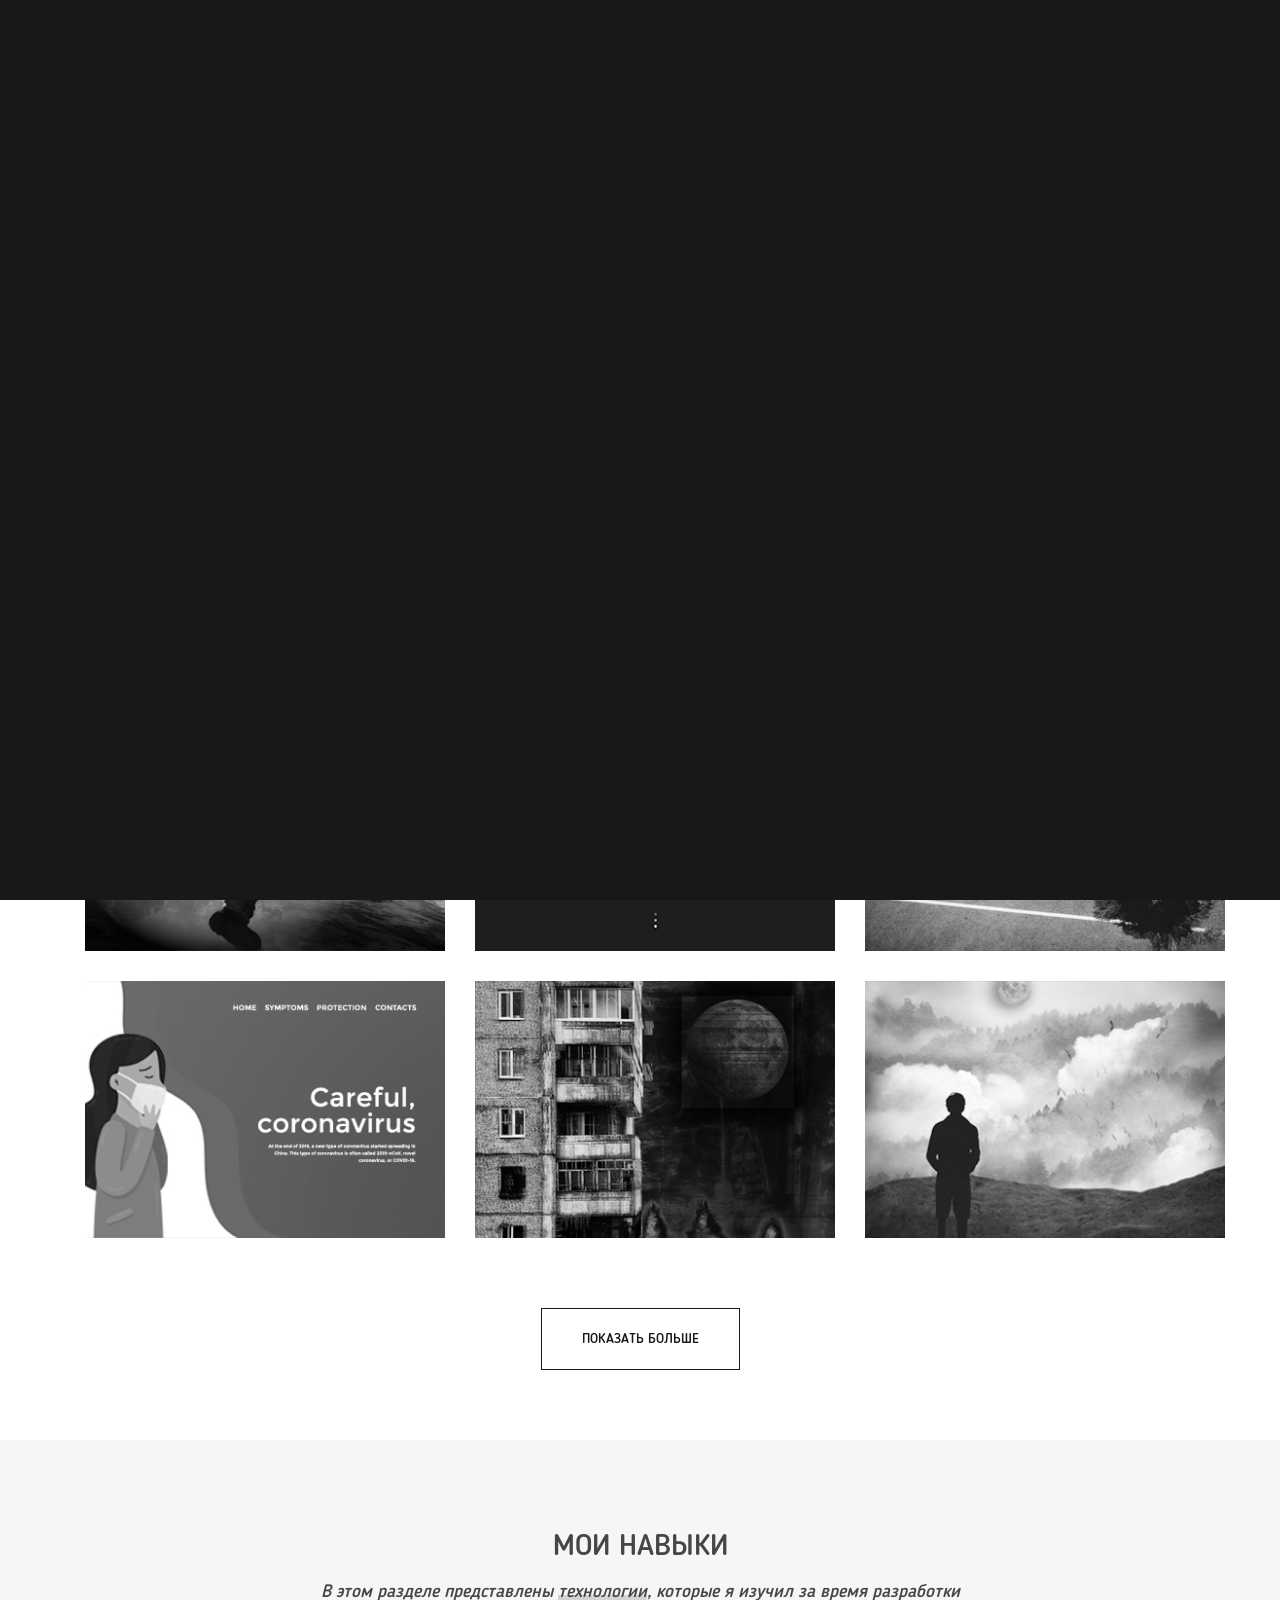
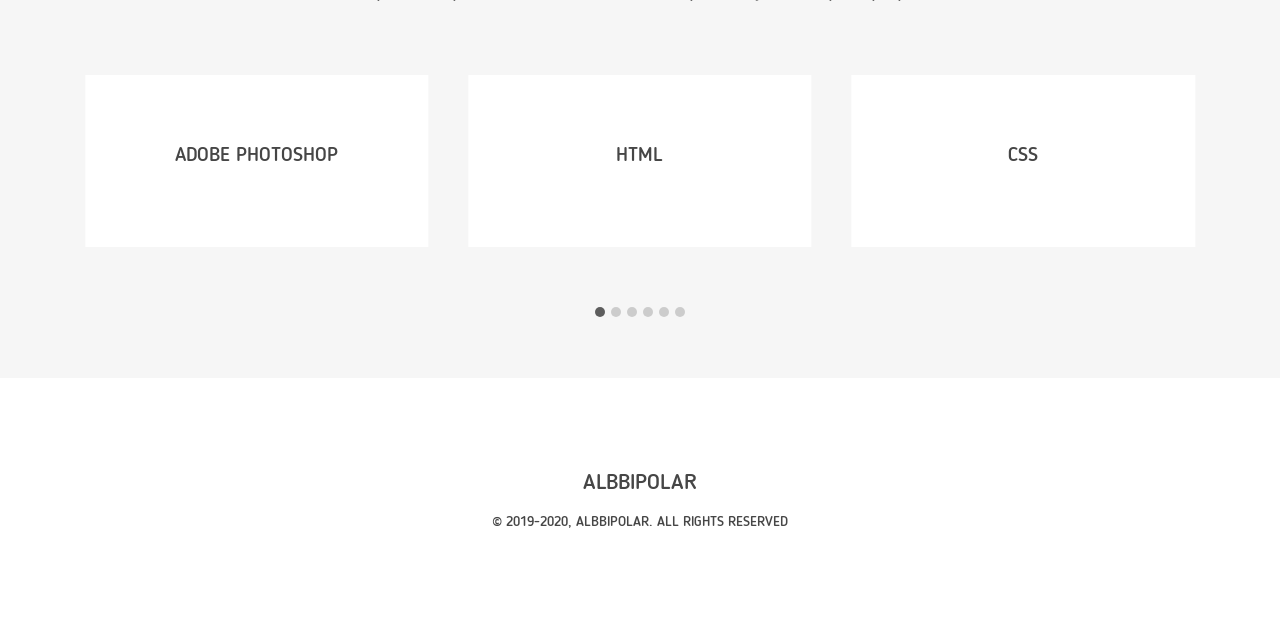
==== commit b41075ac: "delete project: yearlyInspiration" ====
--- a/index.html
+++ b/index.html
@@ -89,23 +89,23 @@
 				<div class="container">
 					<div class="row">
 					<!-- portfolio latest project -->
-					
+						
 						<!-- portfolio item 1 -->
 						<div class="col-md-4 col-sm-6 portfolio-item">
 							<a href="#portfolio-modal-1" class="portfolio-link" data-toggle="modal">
 								<div class="portfolio-hover-gray overlay-gray">
-									<img src="img/portfolio/project/yearlyInspiration/yearlyInspiration.jpg" class="img-responsive">
+									<img src="img/portfolio/project/spaceVictory/spaceVictory.jpg" class="img-responsive">
 									<i class="fa fa-search"></i>
 								</div>
 							</a>
 						</div>
 						<!-- / portfolio item 1 -->
-						
+
 						<!-- portfolio item 2 -->
 						<div class="col-md-4 col-sm-6 portfolio-item">
 							<a href="#portfolio-modal-2" class="portfolio-link" data-toggle="modal">
 								<div class="portfolio-hover-gray overlay-gray">
-									<img src="img/portfolio/project/spaceVictory/spaceVictory.jpg" class="img-responsive">
+									<img src="img/portfolio/project/B&WLanding/B&WLanding.jpg" class="img-responsive">
 									<i class="fa fa-search"></i>
 								</div>
 							</a>
@@ -116,7 +116,7 @@
 						<div class="col-md-4 col-sm-6 portfolio-item">
 							<a href="#portfolio-modal-3" class="portfolio-link" data-toggle="modal">
 								<div class="portfolio-hover-gray overlay-gray">
-									<img src="img/portfolio/project/B&WLanding/B&WLanding.jpg" class="img-responsive">
+									<img src="img/portfolio/project/difficultСhoice/difficultСhoice.jpg" class="img-responsive">
 									<i class="fa fa-search"></i>
 								</div>
 							</a>
@@ -127,7 +127,7 @@
 						<div class="col-md-4 col-sm-6 portfolio-item">
 							<a href="#portfolio-modal-4" class="portfolio-link" data-toggle="modal">
 								<div class="portfolio-hover-gray overlay-gray">
-									<img src="img/portfolio/project/difficultСhoice/difficultСhoice.jpg" class="img-responsive">
+									<img src="img/portfolio/project/covidNineteen/covidNineteen.jpg" class="img-responsive">
 									<i class="fa fa-search"></i>
 								</div>
 							</a>
@@ -138,7 +138,7 @@
 						<div class="col-md-4 col-sm-6 portfolio-item">
 							<a href="#portfolio-modal-5" class="portfolio-link" data-toggle="modal">
 								<div class="portfolio-hover-gray overlay-gray">
-									<img src="img/portfolio/project/covidNineteen/covidNineteen.jpg" class="img-responsive">
+									<img src="img/portfolio/project/glitch/glitch.jpg" class="img-responsive">
 									<i class="fa fa-search"></i>
 								</div>
 							</a>
@@ -149,29 +149,12 @@
 						<div class="col-md-4 col-sm-6 portfolio-item">
 							<a href="#portfolio-modal-6" class="portfolio-link" data-toggle="modal">
 								<div class="portfolio-hover-gray overlay-gray">
-									<img src="img/portfolio/project/glitch/glitch.jpg" class="img-responsive">
+									<img src="img/portfolio/project/windOfChange/windOfChange.jpg" class="img-responsive">
 									<i class="fa fa-search"></i>
 								</div>
 							</a>
 						</div>
 						<!-- / portfolio item 6 -->
-
-						<!-- portfolio item 7 -->
-						<!-- <div class="col-md-4 col-sm-6 portfolio-item">
-							<a href="#portfolio-modal-7" class="portfolio-link" data-toggle="modal">
-								<div class="portfolio-hover">
-									<div class="portfolio-hover-content">
-										<i class="fa fa-link fa-3x"></i>
-									</div>
-								</div>
-								<img src="img/portfolio/project/windOfChange/windOfChange.jpg" class="img-responsive">
-							</a>
-							<div class="portfolio-caption">
-								<h4>WIND OF CHANGE</h4>
-								<p class="text-muted">design</p>
-							</div>
-						</div> -->
-						<!-- / portfolio item 7 -->
 					
 					<!-- / portfolio latest project -->
 					</div>
@@ -213,49 +196,9 @@
 				</div>
 			</div>
 		</div>
-
+		
 		<!-- portfolio modal 1 -->
 		<div class="portfolio-modal modal fade" id="portfolio-modal-1" tabindex="-1" role="dialog" aria-hidden="true">
-			<div class="modal-content">
-				<div class="close-modal" data-dismiss="modal">
-					<div class="left-line">
-						<div class="right-line"></div>
-					</div>
-				</div>
-				<div class="container">
-					<div class="row">
-						<div class="col-lg-8 col-lg-offset-2">
-							<div class="modal-body">
-								<h2>THE YEARLY INSPIRATION</h2>
-								<p class="item-intro text-muted">WEBSITE</p>
-								<div data-tilt data-tilt-axis="x">
-									<img class="img-responsive" src="img/portfolio/project/yearlyInspiration/yearlyInspirationlFull.jpg">
-								</div>
-								<p>
-									Вы можете перейти к проекту,
-									<a href="project/yearlyInspiration/index.html" target="_blank" class="text-highlight">нажав здесь,</a> либо вернуться <a href="#" class="text-highlight" data-dismiss="modal">назад.</a>
-								</p>
-								<ul class="list-inline">
-									<li>Дата: 17 декабря 2020 - 31 декабря 2020</li>
-									<span>|</span>
-									<li>Категория: website</li>
-								</ul>
-							</div>
-						</div>
-						<div class="modal-swipe">
-							<div class="swipe-item">
-								<p>Сменить цветовую гамму</p>
-								<img src="img/swipe.svg">
-							</div>
-						</div>
-					</div>
-				</div>
-			</div>
-		</div>
-		<!-- / portfolio modal 1 -->
-		
-		<!-- portfolio modal 2 -->
-		<div class="portfolio-modal modal fade" id="portfolio-modal-2" tabindex="-1" role="dialog" aria-hidden="true">
 			<div class="modal-content">
 				<div class="close-modal" data-dismiss="modal">
 					<div class="left-line">
@@ -293,10 +236,10 @@
 				</div>
 			</div>
 		</div>
-		<!-- / portfolio modal 2 -->
-		
-		<!-- portfolio modal 3 -->
-		<div class="portfolio-modal modal fade" id="portfolio-modal-3" tabindex="-1" role="dialog" aria-hidden="true">
+		<!-- / portfolio modal 1 -->
+		
+		<!-- portfolio modal 2 -->
+		<div class="portfolio-modal modal fade" id="portfolio-modal-2" tabindex="-1" role="dialog" aria-hidden="true">
 			<div class="modal-content">
 				<div class="close-modal" data-dismiss="modal">
 					<div class="left-line">
@@ -333,10 +276,10 @@
 				</div>
 			</div>
 		</div>
-		<!-- / portfolio modal 3 -->
-		
-		<!-- portfolio modal 4 -->
-		<div class="portfolio-modal modal fade" id="portfolio-modal-4" tabindex="-1" role="dialog" aria-hidden="true">
+		<!-- / portfolio modal 2 -->
+		
+		<!-- portfolio modal 3 -->
+		<div class="portfolio-modal modal fade" id="portfolio-modal-3" tabindex="-1" role="dialog" aria-hidden="true">
 			<div class="modal-content">
 				<div class="close-modal" data-dismiss="modal">
 					<div class="left-line">
@@ -374,10 +317,10 @@
 				</div>
 			</div>
 		</div>
-		<!-- / portfolio modal 4 -->
-		
-		<!-- portfolio modal 5 -->
-		<div class="portfolio-modal modal fade" id="portfolio-modal-5" tabindex="-1" role="dialog" aria-hidden="true">
+		<!-- / portfolio modal 3 -->
+		
+		<!-- portfolio modal 4 -->
+		<div class="portfolio-modal modal fade" id="portfolio-modal-4" tabindex="-1" role="dialog" aria-hidden="true">
 			<div class="modal-content">
 				<div class="close-modal" data-dismiss="modal">
 					<div class="left-line">
@@ -414,10 +357,10 @@
 				</div>
 			</div>
 		</div>
-		<!-- / portfolio modal 5 -->
-		
-		<!-- portfolio modal 6 -->
-		<div class="portfolio-modal modal fade" id="portfolio-modal-6" tabindex="-1" role="dialog" aria-hidden="true">
+		<!-- / portfolio modal 4 -->
+		
+		<!-- portfolio modal 5 -->
+		<div class="portfolio-modal modal fade" id="portfolio-modal-5" tabindex="-1" role="dialog" aria-hidden="true">
 			<div class="modal-content">
 				<div class="close-modal" data-dismiss="modal">
 					<div class="left-line">
@@ -455,10 +398,10 @@
 				</div>
 			</div>
 		</div>
-		<!-- / portfolio modal 6 -->
-		
-		<!-- portfolio modal 7 -->
-		<!-- <div class="portfolio-modal modal fade" id="portfolio-modal-7" tabindex="-1" role="dialog" aria-hidden="true">
+		<!-- / portfolio modal 5 -->
+		
+		<!-- portfolio modal 6 -->
+		<div class="portfolio-modal modal fade" id="portfolio-modal-6" tabindex="-1" role="dialog" aria-hidden="true">
 			<div class="modal-content">
 				<div class="close-modal" data-dismiss="modal">
 					<div class="left-line">
@@ -495,8 +438,8 @@
 					</div>
 				</div>
 			</div>
-		</div> -->
-		<!-- / portfolio modal 7 -->
+		</div>
+		<!-- / portfolio modal 6 -->
 		
 		<button class="btn btn-show-more">Показать больше</button>
 	</div>
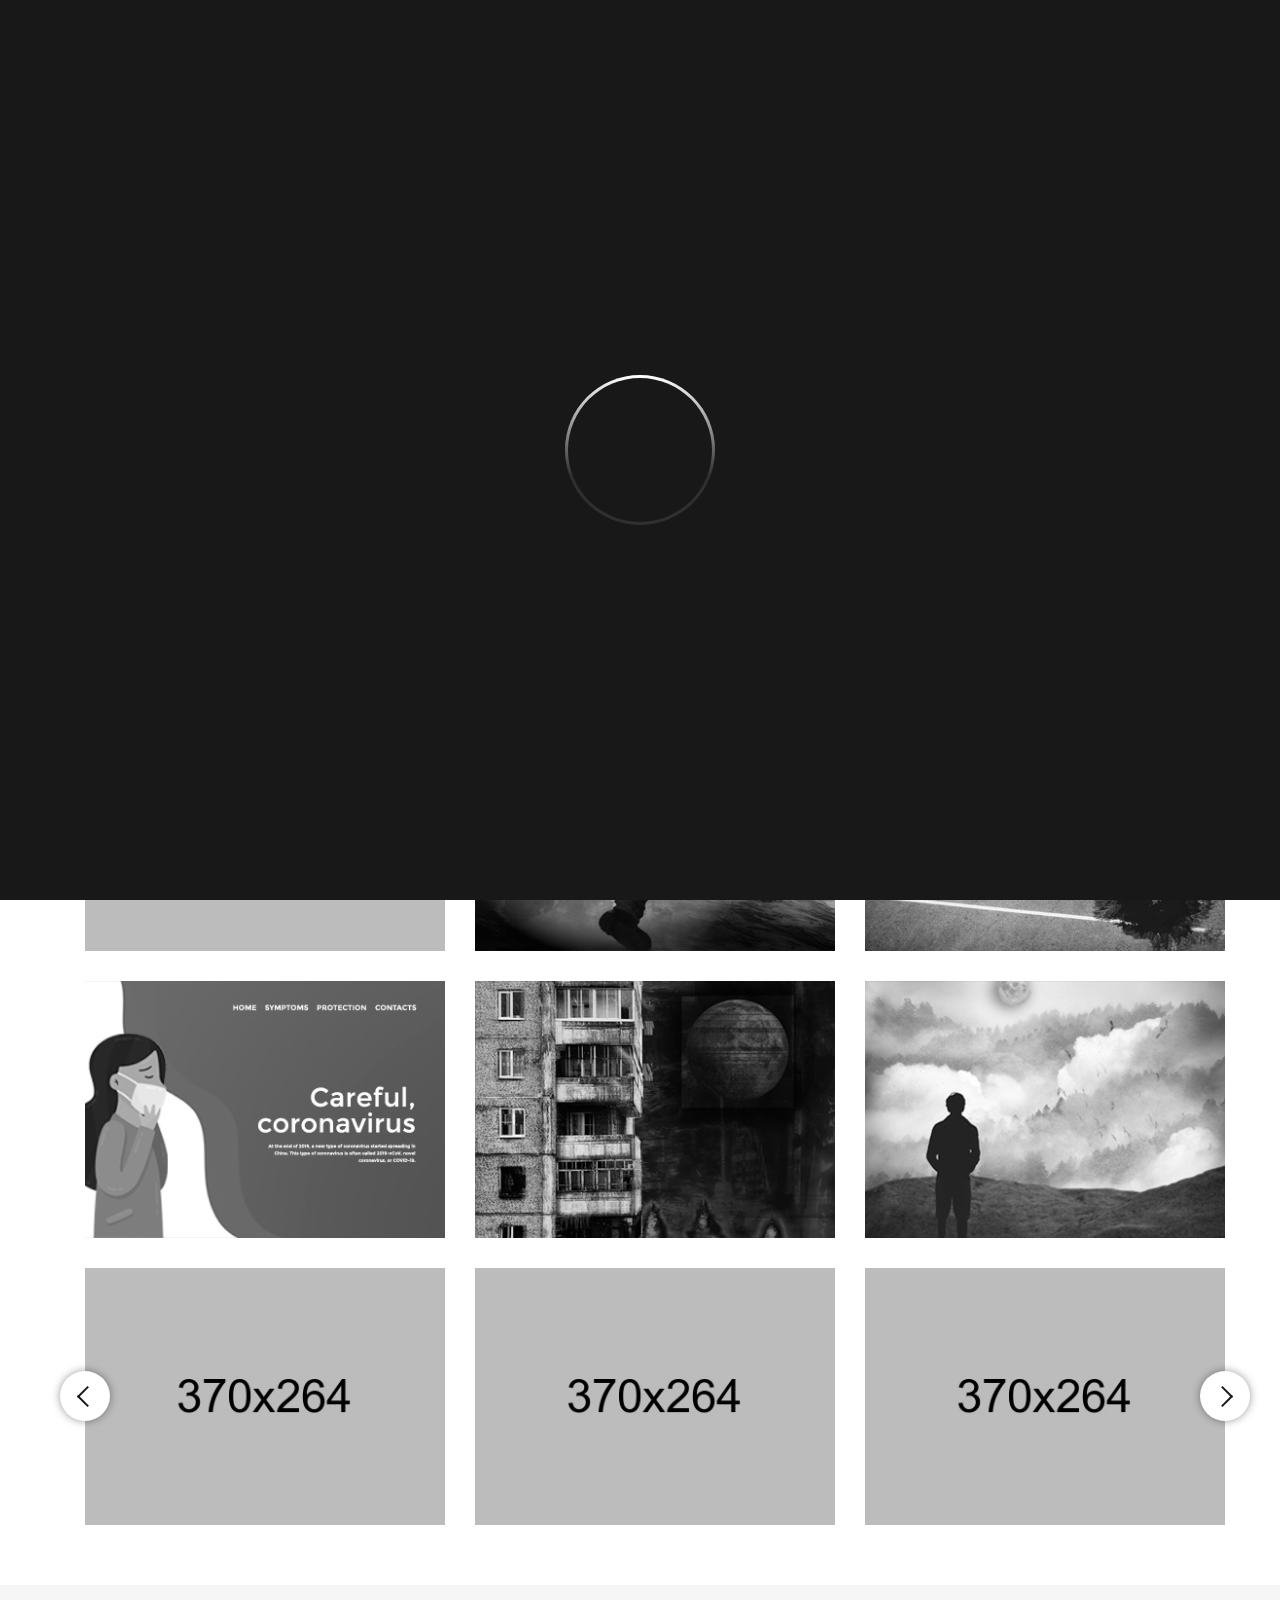
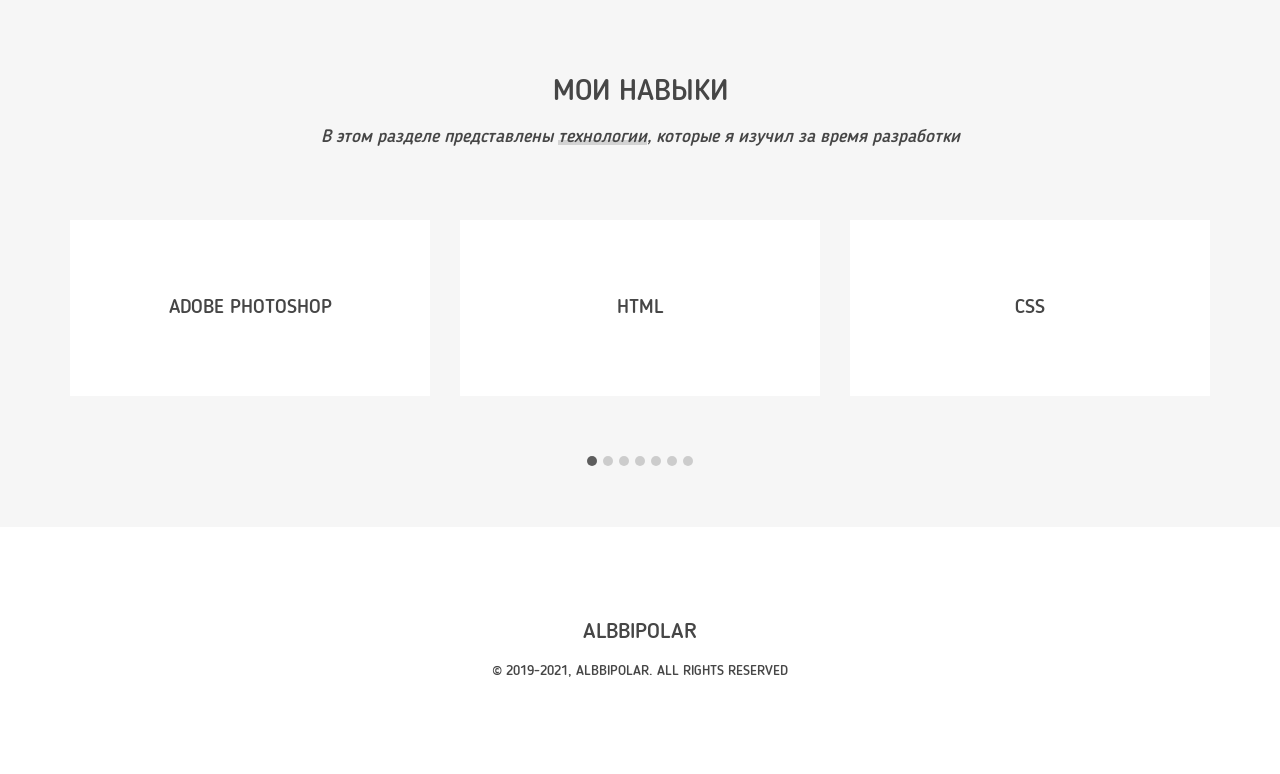
==== commit ba998c3f: "delete project: B&WLanding, change portfolio: add project slider" ====
--- a/index.html
+++ b/index.html
@@ -9,13 +9,19 @@
 	<!-- favicon -->
 	<link rel="shortcut icon" type="image/x-icon" href="img/favicon.png">
 	<!-- css -->
+	<link rel="stylesheet" href="css/fonts.css">
 	<link rel="stylesheet" href="css/bootstrap.min.css">
-	<link href="https://use.fontawesome.com/releases/v5.0.13/css/all.css" rel="stylesheet">
+	<link rel="stylesheet" href="css/default.css">
+	<link rel="stylesheet" href="css/style.css">
+	<link rel="stylesheet" href="css/responsive.css">
+	<link rel="stylesheet" href="https://use.fontawesome.com/releases/v5.0.13/css/all.css">
 	<link rel="stylesheet" href="css/meanmenu.css">
-	<link rel="stylesheet" href="css/responsive.css">
+	<link rel="stylesheet" href="css/hamburgers.min.css">
 	<link rel="stylesheet" href="css/owl-carousel.css">
-	<link rel="stylesheet" href="css/shortcode/fonts.css">
-	<link rel="stylesheet" href="css/shortcode/shortcodes.css">
+	<link rel="stylesheet" href="css/header.css">
+	<link rel="stylesheet" href="css/portfolio.css">
+	<link rel="stylesheet" href="css/footer.css">
+	<!-- js -->
 	<script src="js/vendor/modernizr-2.8.3.min.js"></script>
 </head>
 <body>
@@ -26,7 +32,11 @@
 	<!-- preloader -->
 	<div class="preloader">
 		<div class="preloader-load">
-			
+			<div class="spinner-box">
+				<div class="circle-border">
+					<div class="circle-core"></div>
+				</div>
+			</div>
 		</div>
 	</div>
 	<!-- / preloader -->
@@ -88,24 +98,24 @@
 			<div id="portfolio" class="bg-light-gray">
 				<div class="container">
 					<div class="row">
-					<!-- portfolio latest project -->
+					<!-- portfolio new project -->
+
+					<!-- portfolio item 1 -->
+					<div class="col-md-4 col-sm-6 portfolio-item">
+						<a href="#portfolio-modal-1" class="portfolio-link" data-toggle="modal">
+							<div class="portfolio-hover-gray overlay-gray">
+								<img src="img/portfolio/example.jpg" class="img-responsive">
+								<i class="fa fa-search"></i>
+							</div>
+						</a>
+					</div>
+					<!-- / portfolio item 1 -->
 						
-						<!-- portfolio item 1 -->
-						<div class="col-md-4 col-sm-6 portfolio-item">
-							<a href="#portfolio-modal-1" class="portfolio-link" data-toggle="modal">
-								<div class="portfolio-hover-gray overlay-gray">
-									<img src="img/portfolio/project/spaceVictory/spaceVictory.jpg" class="img-responsive">
-									<i class="fa fa-search"></i>
-								</div>
-							</a>
-						</div>
-						<!-- / portfolio item 1 -->
-
 						<!-- portfolio item 2 -->
 						<div class="col-md-4 col-sm-6 portfolio-item">
 							<a href="#portfolio-modal-2" class="portfolio-link" data-toggle="modal">
 								<div class="portfolio-hover-gray overlay-gray">
-									<img src="img/portfolio/project/B&WLanding/B&WLanding.jpg" class="img-responsive">
+									<img src="img/portfolio/project/spaceVictory/spaceVictory.jpg" class="img-responsive">
 									<i class="fa fa-search"></i>
 								</div>
 							</a>
@@ -156,49 +166,89 @@
 						</div>
 						<!-- / portfolio item 6 -->
 					
-					<!-- / portfolio latest project -->
-					</div>
+					<!-- / portfolio new project -->
+					</div>
+					<!-- portfolio old project -->
+					<div class="owl-carousel owl-theme owl-loaded portfolio-carousel">
+						<!-- portfolio item 7 -->
+						<div class="portfolio-slider-item">
+							<a href="#portfolio-modal-7" class="portfolio-link" data-toggle="modal">
+								<div class="portfolio-hover-gray overlay-gray">
+									<img src="img/portfolio/example.jpg" class="img-responsive">
+									<i class="fa fa-search"></i>
+								</div>
+							</a>
+						</div>
+						<!-- / portfolio item 7 -->
+						<!-- portfolio item 8 -->
+						<div class="portfolio-slider-item">
+							<a href="#portfolio-modal-8" class="portfolio-link" data-toggle="modal">
+								<div class="portfolio-hover-gray overlay-gray">
+									<img src="img/portfolio/example.jpg" class="img-responsive">
+									<i class="fa fa-search"></i>
+								</div>
+							</a>
+						</div>
+						<!-- / portfolio item 8 -->
+						<!-- portfolio item 9 -->
+						<div class="portfolio-slider-item">
+							<a href="#portfolio-modal-9" class="portfolio-link" data-toggle="modal">
+								<div class="portfolio-hover-gray overlay-gray">
+									<img src="img/portfolio/example.jpg" class="img-responsive">
+									<i class="fa fa-search"></i>
+								</div>
+							</a>
+						</div>
+						<!-- / portfolio item 9 -->
+					</div>
+					<!-- / portfolio old project -->
+				</div>
+			</div>
+		</div>
 
-					<!-- horizontal scroll project -->
-					<div class="horizontal-container" style="display: none;">
-						<div id="horizontal-scroll" class="horizontal-scroll">
-							<div class="horizontal-scroll-item">
-								<div class="text-scroll-item">В разработке
-									<span>Используйте скролл,<br>чтобы листать проекты.</span>
-								</div>
-							</div>
-							<div class="horizontal-scroll-item">
-								<div class="text-scroll-item">В разработке
-									<span>Используйте скролл,<br>чтобы листать проекты.</span>
-								</div>
-							</div>
-							<div class="horizontal-scroll-item">
-								<div class="text-scroll-item">В разработке
-									<span>Используйте скролл,<br>чтобы листать проекты.</span>
-								</div>
-							</div>
-							<div class="horizontal-scroll-item">
-								<div class="text-scroll-item">В разработке
-									<span>Используйте скролл,<br>чтобы листать проекты.</span>
-								</div>
-							</div>
-							<div class="horizontal-scroll-item">
-								<div class="text-scroll-item">В разработке
-									<span>Используйте скролл,<br>чтобы листать проекты.</span>
-								</div>
-							</div>
-						</div>
-						<div class="horizontal-progress-bar">
-							<div class="horizontal-percent" style="width: 0%;"></div>
-						</div>
-					</div>
-					<!-- / horizontal scroll project -->
-				</div>
-			</div>
-		</div>
-		
 		<!-- portfolio modal 1 -->
 		<div class="portfolio-modal modal fade" id="portfolio-modal-1" tabindex="-1" role="dialog" aria-hidden="true">
+			<div class="modal-content">
+				<div class="close-modal" data-dismiss="modal">
+					<div class="left-line">
+						<div class="right-line"></div>
+					</div>
+				</div>
+				<div class="container">
+					<div class="row">
+						<div class="col-lg-8 col-lg-offset-2">
+							<div class="modal-body">
+								<h2>SHARD OF CONFIDENCE</h2>
+								<p class="item-intro text-muted">DESIGN</p>
+								<div data-tilt data-tilt-axis="x">
+									<img class="img-responsive" src="img/portfolio/example.jpg">
+								</div>
+								<p>undefined</p>
+								<p>
+									Вы можете перейти к проекту,
+									<a href="javascript:void(alert('Ошибка. В доступе отказано.'));" class="text-highlight">нажав здесь,</a> либо вернуться <a href="#" class="text-highlight" data-dismiss="modal">назад.</a>
+								</p>
+								<ul class="list-inline">
+									<li>Дата: undefined</li>
+									<span>|</span>
+									<li>Категория: undefined</li>
+								</ul>
+							</div>
+						</div>
+						<div class="modal-swipe">
+							<div class="swipe-item">
+								<p>Сменить цветовую гамму</p>
+								<img src="img/swipe.svg">
+							</div>
+						</div>
+					</div>
+				</div>
+			</div>
+		</div>
+		<!-- / portfolio modal 1 -->
+		
+		<!-- portfolio modal 2 -->
+		<div class="portfolio-modal modal fade" id="portfolio-modal-2" tabindex="-1" role="dialog" aria-hidden="true">
 			<div class="modal-content">
 				<div class="close-modal" data-dismiss="modal">
 					<div class="left-line">
@@ -236,46 +286,6 @@
 				</div>
 			</div>
 		</div>
-		<!-- / portfolio modal 1 -->
-		
-		<!-- portfolio modal 2 -->
-		<div class="portfolio-modal modal fade" id="portfolio-modal-2" tabindex="-1" role="dialog" aria-hidden="true">
-			<div class="modal-content">
-				<div class="close-modal" data-dismiss="modal">
-					<div class="left-line">
-						<div class="right-line"></div>
-					</div>
-				</div>
-				<div class="container">
-					<div class="row">
-						<div class="col-lg-8 col-lg-offset-2">
-							<div class="modal-body">
-								<h2>B&W LANDING PAGE</h2>
-								<p class="item-intro text-muted">WEBSITE</p>
-								<div data-tilt data-tilt-axis="x">
-									<img class="img-responsive" src="img/portfolio/project/B&WLanding/B&WLandingFull.jpg">
-								</div>
-								<p>
-									Вы можете перейти к проекту,
-									<a href="project/B&WLanding/index.html" target="_blank" class="text-highlight">нажав здесь,</a> либо вернуться <a href="#" data-dismiss="modal" class="text-highlight">назад.</a>
-								</p>
-								<ul class="list-inline">
-									<li>Дата: сентябрь 2020</li>
-									<span>|</span>
-									<li>Категория: website</li>
-								</ul>
-							</div>
-						</div>
-						<div class="modal-swipe">
-							<div class="swipe-item">
-								<p>Сменить цветовую гамму</p>
-								<img src="img/swipe.svg">
-							</div>
-						</div>
-					</div>
-				</div>
-			</div>
-		</div>
 		<!-- / portfolio modal 2 -->
 		
 		<!-- portfolio modal 3 -->
@@ -419,7 +429,7 @@
 								</div>
 								<p>Декабрь 2019. Это был переломный момент. Это было трехдневное испытание. Я помню время, когда подул ветер перемен. Так пусть этот кусочек памяти останется здесь навсегда.</p>
 								<p>
-									<strong>Вы можете перейти к проекту, </strong>
+									Вы можете перейти к проекту,
 									<a href="project/windOfChange/windOfChange.jpg" target="_blank" class="text-highlight">нажав здесь,</a> либо вернуться <a href="#" data-dismiss="modal" class="text-highlight">назад.</a>
 								</p>
 								<ul class="list-inline">
@@ -440,60 +450,37 @@
 			</div>
 		</div>
 		<!-- / portfolio modal 6 -->
-		
-		<button class="btn btn-show-more">Показать больше</button>
 	</div>
 	<!-- /portfolio -->
 	
 	<!-- service -->
-	<div class="service-area gray-bg border-top pt-90 pb-60" id="service">
+	<div class="service-area gray-bg border-top pt-90 pb-60 mt-60" id="service">
 		<div class="container">
 			<div class="section-title text-center mb-70">
 				<h2>Мои навыки</h2>
 				<p>В этом разделе представлены <span class="text-highlight">технологии</span>, которые я изучил за время разработки</p>
 			</div>
-			<div class="owl-carousel owl-theme">
-				<div class="carousel-item">
-					<div class="col-md-4 col-sm-6">
-						<div class="single-service white-bg text-center">
-							<h3>HTML</h3>
-						</div>
-					</div>
-				</div>
-				<div class="carousel-item">
-					<div class="col-md-4 col-sm-6">
-						<div class="single-service white-bg text-center">
-							<h3>CSS</h3>
-						</div>
-					</div>
-				</div>
-				<div class="carousel-item">
-					<div class="col-md-4 col-sm-6">
-						<div class="single-service white-bg text-center">
-							<h3>BOOTSTRAP</h3>
-						</div>
-					</div>
-				</div>
-				<div class="carousel-item">
-					<div class="col-md-4 col-sm-6">
-						<div class="single-service white-bg text-center">
-							<h3>JAVASCRIPT</h3>
-						</div>
-					</div>
-				</div>
-				<div class="carousel-item">
-					<div class="col-md-4 col-sm-6">
-						<div class="single-service white-bg text-center">
-							<h3>GIT</h3>
-						</div>
-					</div>
-				</div>
-				<div class="carousel-item">
-					<div class="col-md-4 col-sm-6">
-						<div class="single-service white-bg text-center">
-							<h3>ADOBE PHOTOSHOP</h3>
-						</div>
-					</div>
+			<div class="owl-carousel owl-theme owl-loaded service-carousel">
+				<div class="single-service white-bg">
+					<p>HTML</p>
+				</div>
+				<div class="single-service white-bg">
+					<p>CSS</p>
+				</div>
+				<div class="single-service white-bg">
+					<p>BOOTSTRAP</p>
+				</div>
+				<div class="single-service white-bg">
+					<p>JAVASCRIPT</p>
+				</div>
+				<div class="single-service white-bg">
+					<p>JQUERY</p>
+				</div>
+				<div class="single-service white-bg">
+					<p>GIT</p>
+				</div>
+				<div class="single-service white-bg">
+					<p>ADOBE PHOTOSHOP</p>
 				</div>
 			</div>
 		</div>
@@ -509,7 +496,7 @@
 						<a href="#">ALBBIPOLAR</a>
 					</div>
 					<div class="copyright text-center">
-						<p>© 2019-2020, albbipolar. All rights reserved</p>
+						<p>© 2019-2021, albbipolar. All rights reserved</p>
 					</div>
 				</div>
 			</div>
--- a/css/fonts.css
+++ b/css/fonts.css
@@ -0,0 +1,40 @@
+@font-face {
+	font-family: 'BloggerLight';
+	src: url('../fonts/Blogger/BloggerLight.eot');
+	src: url('../fonts/Blogger/BloggerLight.eot?#iefix') format('embedded-opentype'),
+		url('../fonts/Blogger/BloggerLight.ttf') format('truetype');
+	font-style: normal;
+	font-weight: normal;
+}
+@font-face {
+	font-family: 'BloggerMedium';
+	src: url('../fonts/Blogger/BloggerMedium.eot');
+	src: url('../fonts/Blogger/BloggerMedium.eot?#iefix') format('embedded-opentype'),
+		url('../fonts/Blogger/BloggerMedium.ttf') format('truetype');
+	font-style: normal;
+	font-weight: normal;
+}
+@font-face {
+	font-family: 'BloggerBold';
+	src: url('../fonts/Blogger/BloggerBold.eot');
+	src: url('../fonts/Blogger/BloggerBold.eot?#iefix') format('embedded-opentype'),
+		url('../fonts/Blogger/BloggerBold.ttf') format('truetype');
+	font-style: normal;
+	font-weight: normal;
+}
+@font-face {
+	font-family: 'MontserratRegular';
+	src: url('../fonts/Montserrat/MontserratRegular.eot');
+	src: url('../fonts/Montserrat/MontserratRegular.eot?#iefix') format('embedded-opentype'),
+		url('../fonts/Montserrat/MontserratRegular.ttf') format('truetype');
+	font-style: normal;
+	font-weight: normal;
+}
+@font-face {
+	font-family: 'MontserratItalic';
+	src: url('../fonts/Montserrat/MontserratItalic.eot');
+	src: url('../fonts/Montserrat/MontserratItalic.eot?#iefix') format('embedded-opentype'),
+		url('../fonts/Montserrat/MontserratItalic.ttf') format('truetype');
+	font-style: normal;
+	font-weight: normal;
+}
--- a/css/default.css
+++ b/css/default.css
@@ -0,0 +1,506 @@
+body {
+    font-weight: normal;
+    font-style: normal;
+    font-size: 17px;
+	color: #464646;
+    font-family: 'BloggerMedium', sans-serif;
+}
+h1, h2, h3, h4, h5, h6 {
+  margin: 0 0 10px;
+  color: #464646;
+}
+h1 a, h2 a, h3 a, h4 a, h5 a, h6 a {color: inherit;}
+ul{margin: 0; padding: 0; list-style: none;}
+.img{
+    max-width: 100%;
+    transition: all 0.3s ease-out 0s;
+}
+a,
+.btn {
+    -webkit-transition: all 0.3s ease-out 0s;
+    -moz-transition: all 0.3s ease-out 0s;
+    -ms-transition: all 0.3s ease-out 0s;
+    -o-transition: all 0.3s ease-out 0s;
+    transition: all 0.3s ease-out 0s;
+}
+p {line-height: 26px;}
+a:focus,
+.btn:focus {
+    text-decoration: none;
+    outline: none;
+}
+a:focus,
+a:hover {
+    color: #888888;
+    text-decoration: none;
+}
+a,
+button,
+input {
+    outline: medium none;
+    color: #464646;
+}
+label {
+    font-size: 15px;
+    font-weight: 400;
+    color: #626262;
+}
+*::-moz-selection {
+    background: rgba(0, 0, 0, 0.1);
+    text-shadow: none;
+}
+::-moz-selection {
+    background: rgba(0, 0, 0, 0.1);
+    text-shadow: none;
+}
+::selection {
+    background: rgba(0, 0, 0, 0.1);
+    text-shadow: none;
+}
+.mark, mark {
+    background: #4fc1f0 none repeat scroll 0 0;
+    color: #ffffff;
+}
+span.tooltip-content {
+  color: #00a9da;
+  cursor: help;
+  font-weight: 600;
+}
+.f-left {float: left}
+.f-ight {float: right}
+.fix {overflow: hidden}
+.browserupgrade {
+    margin: 0.2em 0;
+    background: #ccc;
+    color: #000;
+    padding: 0.2em 0;
+}
+/* TRANSITION */
+a.button::after,
+a.button-small::after {
+    -webkit-transition: all 0.3s ease-out 0s;
+    -moz-transition: all 0.3s ease-out 0s;
+    -ms-transition: all 0.3s ease-out 0s;
+    -o-transition: all 0.3s ease-out 0s;
+    transition: all 0.3s ease-out 0s;
+}
+.share ul,
+.share:hover ul {
+    transition: all 0.4s ease-in-out;
+    -webkit-transition: all 0.4s ease-in-out;
+    -ms-transition: all 0.4s ease-in-out;
+    -moz-transition: all 0.4s ease-in-out;
+    -o-transition: all 0.4s ease-in-out;
+}
+a.button-border span,
+a.button-border-white span,
+select,
+textarea {
+    -webkit-transition: all 0.5s ease-out 0s;
+    -moz-transition: all 0.5s ease-out 0s;
+    -ms-transition: all 0.5s ease-out 0s;
+    -o-transition: all 0.5s ease-out 0s;
+    transition: all 0.5s ease-out 0s;
+}
+/* SOCIAL-ICON */
+.social-icon ul {margin: 0; padding: 0;}
+.social-icon ul li {display: inline-block; list-style: none;}
+.social-icon ul li a {display: block; margin: 3px; width: 50px; height: 50px; line-height: 50px; font-size: 16px; color: #fff; background: #4FC1F0; text-align: center; border-radius: 50%;}
+.social-icon ul li a:hover {background: #EB3B60;}
+
+.social-icon.socile-icon-style-2 ul li a {color: #fff; background: #323232; border-radius: 0;}
+.social-icon.socile-icon-style-2 ul li a:hover {background: #EB3B60;}
+
+.social-icon.socile-icon-style-3 ul li a {color: #fff; background: transparent; border:1px solid #fff;}
+.social-icon.socile-icon-style-3 ul li a:hover {background: #EB3B60; border-color:#EB3B60;}
+/* TEXT COLOR */
+.text-blue {color: #4FC1F0;}
+.text-white {color: #fff;}
+.text-black {color: #363636;}
+.text-theme {color: #f10;}
+
+.text-white h1, .text-white p, .text-white h2{color: #fff;}
+.text-white {color: #fff;}
+.text-black {color: #363636;}
+.text-theme {color: #f10;}
+/* INPUT */
+input {
+    background: #eceff8;
+    border: 2px solid #eceff8;
+    height: 45px;
+    box-shadow: none;
+    padding-left: 10px;
+    font-size: 14px;
+    color: #626262;
+    width: 100%;
+}
+select {
+    width: 100%;
+    background: #eceff8;
+    border: 2px solid #eceff8;
+    height: 45px;
+    padding-left: 10px;
+    box-shadow: none;
+    font-size: 14px;
+    color: #626262;
+}
+option {
+    background: #fff;
+    border: 0px solid #626262;
+    padding-left: 10px;
+    font-size: 14px;
+}
+input:focus {
+    background: transparent;
+    border: 2px solid #4FC1F0;
+}
+textarea {
+    resize: vertical;
+    background: #eceff8;
+    border: 2px solid #eceff8;
+    padding: 10px;
+    width: 100%;
+    font-size: 14px;
+}
+textarea:focus {
+    background: transparent;
+    border: 2px solid #4FC1F0;
+    outline: none;
+}
+::-moz-placeholder {
+    color: #444;
+    font-size: 13px;
+}
+.input-group.divcenter.input-group .form-control {padding-left: 0px;}
+/* BACK-TO-TOP */
+#back-to-top .top {
+    z-index: 999;
+    position: fixed;
+    margin: 0px;
+    color: #fff;
+    transition: all .5s ease-in-out;
+    position: fixed;
+    bottom: 105px;
+    right: 15px;
+    border-radius: 3px;
+    z-index: 999;
+    background: transparent;
+    font-size: 14px;
+    background: #4FC1F0;
+    width: 40px;
+    height: 40px;
+    text-align: center;
+    line-height: 38px;
+}
+#back-to-top .top:hover {
+    color: #fff;
+    height: 50px;
+}
+#back-to-top .top {background: #007da1;}
+/* BASIC MARGIN PADDING */
+.m-0 {
+    margin-top: 0;
+    margin-right: 0;
+    margin-bottom: 0;
+    margin-left: 0;
+}
+.p-0 {
+    padding-top: 0;
+    padding-right: 0;
+    padding-bottom: 0;
+    padding-left: 0;
+}
+/* MARGIN TOP */
+.mt-0 {margin-top: 0;}
+.mt-10 {margin-top: 10px;}
+.mt-15 {margin-top: 15px;}
+.mt-20 {margin-top: 20px;}
+.mt-30 {margin-top: 30px;}
+.mt-40 {margin-top: 40px;}
+.mt-50 {margin-top: 50px;}
+.mt-60 {margin-top: 60px;}
+.mt-70 {margin-top: 70px;}
+.mt-80 {margin-top: 80px;}
+.mt-90 {margin-top: 90px;}
+.mt-100 {margin-top: 100px;}
+.mt-110 {margin-top: 110px;}
+.mt-120 {margin-top: 120px;}
+.mt-130 {margin-top: 130px;}
+.mt-140 {margin-top: 140px;}
+.mt-150 {margin-top: 150px;}
+/* MARGIN RIGHT */
+.mr-0 {margin-right: 0px;}
+.mr-10 {margin-right: 10px;}
+.mr-15 {margin-right: 15px;}
+.mr-20 {margin-right: 20px;}
+.mr-30 {margin-right: 30px;}
+.mr-40 {margin-right: 40px;}
+.mr-50 {margin-right: 50px;}
+.mr-60 {margin-right: 60px;}
+.mr-70 {margin-right: 70px;}
+.mr-80 {margin-right: 80px;}
+.mr-90 {margin-right: 90px;}
+.mr-100 {margin-right: 100px;}
+.mr-110 {margin-right: 110px;}
+.mr-120 {margin-right: 120px;}
+.mr-130 {margin-right: 130px;}
+.mr-140 {margin-right: 140px;}
+.mr-150 {margin-right: 150px;}
+/* MARGIN BOTTOM */
+.mb-0 {margin-bottom: 0;}
+.mb-10 {margin-bottom: 10px;}
+.mb-15 {margin-bottom: 15px;}
+.mb-20 {margin-bottom: 20px;}
+.mb-30 {margin-bottom: 30px;}
+.mb-40 {margin-bottom: 40px;}
+.mb-50 {margin-bottom: 50px;}
+.mb-60 {margin-bottom: 60px;}
+.mb-70 {margin-bottom: 70px;}
+.mb-80 {margin-bottom: 80px;}
+.mb-90 {margin-bottom: 90px;}
+.mb-100 {margin-bottom: 100px;}
+.mb-110 {margin-bottom: 110px;}
+.mb-120 {margin-bottom: 120px;}
+.mb-130 {margin-bottom: 130px;}
+.mb-140 {margin-bottom: 140px;}
+.mb-150 {margin-bottom: 150px;}
+/* MARGIN LEFT */
+.ml-0 {margin-left: 0;}
+.ml-10 {margin-left: 10px;}
+.ml-15 {margin-left: 15px;}
+.ml-20 {margin-left: 20px;}
+.ml-30 {margin-left: 30px;}
+.ml-40 {margin-left: 40px;}
+.ml-50 {margin-left: 50px;}
+.ml-60 {margin-left: 60px;}
+.ml-70 {margin-left: 70px;}
+.ml-80 {margin-left: 80px;}
+.ml-90 {margin-left: 90px;}
+.ml-100 {margin-left: 100px;}
+.ml-110 {margin-left: 110px;}
+.ml-120 {margin-left: 120px;}
+.ml-130 {margin-left: 130px;}
+.ml-140 {margin-left: 140px;}
+.ml-150 {margin-left: 150px;}
+/* PADDING TOP */
+.pt-0 {padding-top: 0;}
+.pt-10 {padding-top: 10px;}
+.pt-15 {padding-top: 15px;}
+.pt-20 {padding-top: 20px;}
+.pt-30 {padding-top: 30px;}
+.pt-40 {padding-top: 40px;}
+.pt-50 {padding-top: 50px;}
+.pt-60 {padding-top: 60px;}
+.pt-70 {padding-top: 70px;}
+.pt-80 {padding-top: 80px;}
+.pt-90 {padding-top: 90px;}
+.pt-100 {padding-top: 100px;}
+.pt-110 {padding-top: 110px;}
+.pt-120 {padding-top: 120px;}
+.pt-130 {padding-top: 130px;}
+.pt-140 {padding-top: 140px;}
+.pt-150 {padding-top: 150px;}
+.pt-175 {padding-top: 175px;}
+/* PADDING RIGHT */
+.pr-0 {padding-right: 0;}
+.pr-10 {padding-right: 10px;}
+.pr-15 {padding-right: 15px;}
+.pr-20 {padding-right: 20px;}
+.pr-30 {padding-right: 30px;}
+.pr-40 {padding-right: 40px;}
+.pr-50 {padding-right: 50px;}
+.pr-60 {padding-right: 60px;}
+.pr-70 {padding-right: 70px;}
+.pr-80 {padding-right: 80px;}
+.pr-90 {padding-right: 90px;}
+.pr-100 {padding-right: 100px;}
+.pr-110 {padding-right: 110px;}
+.pr-120 {padding-right: 120px;}
+.pr-130 {padding-right: 130px;}
+.pr-140 {padding-right: 140px;}
+.pr-150 {padding-right: 150px;}
+.pr-200 {padding-right: 200px;}
+/* PADDING BOTTOM */
+.pb-0 {padding-bottom: 0;}
+.pb-10 {padding-bottom: 10px;}
+.pb-15 {padding-bottom: 15px;}
+.pb-20 {padding-bottom: 20px;}
+.pb-30 {padding-bottom: 30px;}
+.pb-40 {padding-bottom: 40px;}
+.pb-50 {padding-bottom: 50px;}
+.pb-60 {padding-bottom: 60px;}
+.pb-70 {padding-bottom: 70px;}
+.pb-80 {padding-bottom: 80px;}
+.pb-90 {padding-bottom: 90px;}
+.pb-95 {padding-bottom: 95px;}
+.pb-100 {padding-bottom: 100px;}
+.pb-105 {padding-bottom: 105px;}
+.pb-110 {padding-bottom: 110px;}
+.pb-120 {padding-bottom: 120px;}
+.pb-130 {padding-bottom: 130px;}
+.pb-140 {padding-bottom: 140px;}
+.pb-150 {padding-bottom: 150px;}
+/* PADDING LEFT */
+.pl-0 {padding-left: 0;}
+.pl-10 {padding-left: 10px;}
+.pl-15 {padding-left: 15px;}
+.pl-20 {padding-left: 20px;}
+.pl-30 {padding-left: 30px;}
+.pl-40 {padding-left: 40px;}
+.pl-50 {padding-left: 50px;}
+.pl-60 {padding-left: 60px;}
+.pl-70 {padding-left: 70px;}
+.pl-80 {padding-left: 80px;}
+.pl-90 {padding-left: 90px;}
+.pl-100 {padding-left: 100px;}
+.pl-110 {padding-left: 110px;}
+.pl-120 {padding-left: 120px;}
+.pl-130 {padding-left: 130px;}
+.pl-140 {padding-left: 140px;}
+.pl-150 {padding-left: 150px;}
+.pl-200 {padding-left: 200px;}
+/* PAGE SECTION PADDING  */
+.ptb-0 {padding: 0;}
+.ptb-10 {padding: 10px 0;}
+.ptb-20 {padding: 20px 0;}
+.ptb-30 {padding: 30px 0;}
+.ptb-40 {padding: 40px 0;}
+.ptb-50 {padding: 50px 0;}
+.ptb-60 {padding: 60px 0;}
+.ptb-70 {padding: 70px 0;}
+.ptb-80 {padding: 80px 0;}
+.ptb-90 {padding: 90px 0;}
+.ptb-100 {padding: 100px 0;}
+.ptb-110 {padding: 110px 0;}
+.ptb-120 {padding: 120px 0;}
+.ptb-130 {padding: 130px 0;}
+.ptb-140 {padding: 140px 0;}
+.ptb-150 {padding: 150px 0;}
+.ptb-200 {padding: 200px 0;}
+.ptb-250 {padding: 250px 0;}
+.ptb-300 {padding: 300px 0;}
+/* PAGE SECTION MARGIN  */
+.mtb-0 {margin: 0;}
+.mtb-10 {margin: 10px 0;}
+.mtb-15 {margin: 15px 0;}
+.mtb-20 {margin: 20px 0;}
+.mtb-30 {margin: 30px 0}
+.mtb-40 {margin: 40px 0;}
+.mtb-50 {margin: 50px 0;}
+.mtb-60 {margin: 60px 0;}
+.mtb-70 {margin: 70px 0;}
+.mtb-80 {margin: 80px 0;}
+.mtb-90 {margin: 90px 0;}
+.mtb-100 {margin: 100px 0;}
+.mtb-110 {margin: 110px 0;}
+.mtb-120 {margin: 120px 0;}
+.mtb-130 {margin: 130px 0;}
+.mtb-140 {margin: 140px 0;}
+.mtb-150 {margin: 150px 0;}
+
+.col-1, .col-2, .col-3, .col-4, .col-5, .col-6, .col-7, .col-8, .col-9, .col-10 {float: left;}
+.col-1{width: 10%;}
+.col-2{width: 20%;}
+.col-3{width: 30%;}
+.col-4{width: 40%;}
+.col-5{width: 50%;}
+.col-6{width: 60%;}
+.col-7{width: 70%;}
+.col-8{width: 80%;}
+.col-9{width: 90%;}
+.col-10{width: 100%;}
+/* BACKGROUND VARIATION SET */
+.white-bg {background: #fff;}
+.gray-bg {background: #f6f6f6;}
+.blue-bg {background: #4fc1f0;}
+.default-bg {background: #50C1f0;}
+.transparent-bg {background: transparent;}
+.socile-icon-tooltip [data-tooltip],
+.socile-icon-tooltip .tooltip {
+    cursor: pointer;
+    position: relative;
+}
+.socile-icon-tooltip [data-tooltip]::before,
+.socile-icon-tooltip [data-tooltip]::after,
+.socile-icon-tooltip .tooltip::before,
+.socile-icon-tooltip .tooltip::after {
+    opacity: 0;
+    pointer-events: none;
+    position: absolute;
+    transform: translate3d(0px, 0px, 0px);
+    transition: opacity 0.2s ease-in-out 0s, visibility 0.2s ease-in-out 0s, transform 0.2s cubic-bezier(0.71, 1.7, 0.77, 1.24) 0s;
+    visibility: hidden;
+}
+.socile-icon-tooltip [data-tooltip]:hover::before,
+.socile-icon-tooltip [data-tooltip]:hover::after,
+.socile-icon-tooltip [data-tooltip]:focus::before,
+.socile-icon-tooltip [data-tooltip]:focus::after,
+.socile-icon-tooltip .tooltip:hover::before,
+.socile-icon-tooltip .tooltip:hover::after,
+.socile-icon-tooltip .tooltip:focus::before,
+.socile-icon-tooltip .tooltip:focus::after {
+    opacity: 1;
+    visibility: visible;
+}
+.socile-icon-tooltip .tooltip::before,
+.socile-icon-tooltip [data-tooltip]::before {
+    background: rgba(0, 0, 0, 0) none repeat scroll 0 0;
+    border: 6px solid rgba(0, 0, 0, 0);
+    content: '';
+    z-index: 1001;
+}
+.socile-icon-tooltip .tooltip::after,
+.socile-icon-tooltip [data-tooltip]::after {
+    background-color: #00a9da;
+    border-radius: 3px;
+    color: #fff;
+    content: attr(data-tooltip);
+    font-size: 14px;
+    line-height: 1.2;
+    padding: 8px;
+    text-align: center;
+    width: 100px;
+    z-index: 1000;
+}
+.socile-icon-tooltip [data-tooltip]::before,
+.socile-icon-tooltip [data-tooltip]::after,
+.socile-icon-tooltip .tooltip::before,
+.socile-icon-tooltip .tooltip::after,
+.socile-icon-tooltip .tooltip-top::before,
+.socile-icon-tooltip .tooltip-top::after {
+    bottom: 100%;
+    left: 50%;
+}
+.socile-icon-tooltip [data-tooltip]::before,
+.socile-icon-tooltip .tooltip::before,
+.socile-icon-tooltip .tooltip-top::before {
+    border-top-color: #00a9da;
+    margin-bottom: -12px;
+    margin-left: -6px;
+}
+.socile-icon-tooltip [data-tooltip]::after,
+.socile-icon-tooltip .tooltip::after,
+.socile-icon-tooltip .tooltip-top::after {margin-left: -50px;}
+.socile-icon-tooltip [data-tooltip]:hover::before,
+.socile-icon-tooltip [data-tooltip]:hover::after,
+.socile-icon-tooltip [data-tooltip]:focus::before,
+.socile-icon-tooltip [data-tooltip]:focus::after,
+.socile-icon-tooltip .tooltip:hover::before,
+.socile-icon-tooltip .tooltip:hover::after,
+.socile-icon-tooltip .tooltip:focus::before,
+.socile-icon-tooltip .tooltip:focus::after,
+.socile-icon-tooltip .tooltip-top:hover::before,
+.socile-icon-tooltip .tooltip-top:hover::after,
+.socile-icon-tooltip .tooltip-top:focus::before,
+.socile-icon-tooltip .tooltip-top:focus::after {transform: translateY(-25px);}
+.bg-opacity {position: relative;}
+.bg-opacity::before {
+    background: #fff none repeat scroll 0 0;
+    content: '';
+    height: 100%;
+    left: 0;
+    opacity: 0.7;
+    position: absolute;
+    top: 0;
+    width: 100%;
+}
--- a/css/style.css
+++ b/css/style.css
@@ -0,0 +1,101 @@
+.slider > img {width: 100%;}
+.hover-style {
+  display: block;
+  position: relative;
+}
+.hover-style::before {
+  width: 100%;
+  height: 100%;
+  position: absolute;
+  content: '';
+  top: 0; left: 0;
+  opacity: 0;
+  background: #fff none repeat scroll 0 0;
+  transition: all 0.3s ease-in-out 0s;
+}
+.hover-style:hover::before {opacity: 0.95;}
+/* BUTTON TO TOP */
+#toTop {
+  text-align: center;
+  right: 30px; bottom: 35px;
+  cursor: pointer;
+  display: none;
+  position: fixed;
+  z-index: 9999;
+}
+#toTop i {
+  height: 40px;
+  width: 40px;
+  color: #fff;
+  background: #464646;
+  line-height: 40px;
+  border-radius: 50%;
+}
+#toTop i:hover {
+  background: #666;
+  color: #fff;
+}
+.info-inner h1  {
+  font-family: 'BloggerMedium', sans-serif;
+  font-weight: 300;
+}
+.info-inner h1 + span {
+  font-family: 'BloggerLight', sans-serif;
+  font-size: 20px;
+}
+/* PRELOADER */
+.preloader {
+  width: 100%;
+  height: 100%;
+  position: fixed;
+  top: 0; left: 0;
+  background: #181818;
+  display: flex;
+  justify-content: center;
+  align-items: center;
+  z-index: 999999;
+}
+.circle-border {
+  width: 150px;
+  height: 150px;
+  border-radius: 50%;
+  background: linear-gradient(0deg, rgba(255, 255, 255, 0.1) 33%, rgba(255, 255, 255, 1) 100%);
+  animation: preloader-animation .8s linear 0s infinite;
+
+  padding: 3px;
+}
+.circle-core {
+  width: 100%;
+  height: 100%;
+  background-color: #181818;
+  border-radius: 50%;
+}
+/* PARTICLES */
+#particles-js {
+  position: absolute;
+  width: 100%;
+  height: 100%;
+}
+/* BODY SCROLLBAR */
+body::-webkit-scrollbar {
+  width: 5px;
+  background: #fff;
+}
+body::-webkit-scrollbar-thumb {background: #181818;}
+body.show-scroll::-webkit-scrollbar-thumb {background: rgba(24, 24, 24, 0.5);}
+body::-webkit-scrollbar-track {background: #181818;}
+body.show-scroll::-webkit-scrollbar-track {
+  background: rgba(0, 0, 0, 0.2);
+  border-radius: 10px;
+}
+/* PORTFOLIO SCROLLBAR */
+.portfolio-modal::-webkit-scrollbar {
+  width: 5px;
+  background: #fff;
+}
+.portfolio-modal::-webkit-scrollbar-thumb {background: rgba(24, 24, 24, 0.5);}
+.portfolio-modal::-webkit-scrollbar-track {background: rgba(0, 0, 0, 0.2);}
+@keyframes preloader-animation {
+  from {transform: rotate(0);}
+  to {transform: rotate(360deg);}
+}
--- a/css/hamburgers.min.css
+++ b/css/hamburgers.min.css
@@ -0,0 +1,3 @@
+/*!
+ * Hamburgers
+ */.hamburger{font:inherit;display:inline-block;overflow:visible;margin:0;padding:15px;cursor:pointer;transition-timing-function:linear;transition-duration:.15s;transition-property:opacity,-webkit-filter;transition-property:opacity,filter;transition-property:opacity,filter,-webkit-filter;text-transform:none;color:inherit;border:0;background-color:transparent}.hamburger:hover{opacity:.7}.hamburger-box{position:relative;display:inline-block;width:40px;height:24px}.hamburger-inner{top:50%;display:block;margin-top:-2px}.hamburger-inner,.hamburger-inner:after,.hamburger-inner:before{position:absolute;width:40px;height:4px;transition-timing-function:ease;transition-duration:.15s;transition-property:-webkit-transform;transition-property:transform;transition-property:transform,-webkit-transform;border-radius:4px;background-color:#000}.hamburger-inner:after,.hamburger-inner:before{display:block;content:''}.hamburger-inner:before{top:-10px}.hamburger-inner:after{bottom:-10px}.hamburger--3dx .hamburger-box{-webkit-perspective:80px;perspective:80px}.hamburger--3dx .hamburger-inner{transition:background-color 0s .1s cubic-bezier(.645,.045,.355,1),-webkit-transform .2s cubic-bezier(.645,.045,.355,1);transition:transform .2s cubic-bezier(.645,.045,.355,1),background-color 0s .1s cubic-bezier(.645,.045,.355,1);transition:transform .2s cubic-bezier(.645,.045,.355,1),background-color 0s .1s cubic-bezier(.645,.045,.355,1),-webkit-transform .2s cubic-bezier(.645,.045,.355,1)}.hamburger--3dx .hamburger-inner:after,.hamburger--3dx .hamburger-inner:before{transition:-webkit-transform 0s .1s cubic-bezier(.645,.045,.355,1);transition:transform 0s .1s cubic-bezier(.645,.045,.355,1);transition:transform 0s .1s cubic-bezier(.645,.045,.355,1),-webkit-transform 0s .1s cubic-bezier(.645,.045,.355,1)}.hamburger--3dx.is-active .hamburger-inner{-webkit-transform:rotateY(180deg);transform:rotateY(180deg);background-color:transparent}.hamburger--3dx.is-active .hamburger-inner:before{-webkit-transform:translate3d(0,10px,0) rotate(45deg);transform:translate3d(0,10px,0) rotate(45deg)}.hamburger--3dx.is-active .hamburger-inner:after{-webkit-transform:translate3d(0,-10px,0) rotate(-45deg);transform:translate3d(0,-10px,0) rotate(-45deg)}.hamburger--3dx-r .hamburger-box{-webkit-perspective:80px;perspective:80px}.hamburger--3dx-r .hamburger-inner{transition:background-color 0s .1s cubic-bezier(.645,.045,.355,1),-webkit-transform .2s cubic-bezier(.645,.045,.355,1);transition:transform .2s cubic-bezier(.645,.045,.355,1),background-color 0s .1s cubic-bezier(.645,.045,.355,1);transition:transform .2s cubic-bezier(.645,.045,.355,1),background-color 0s .1s cubic-bezier(.645,.045,.355,1),-webkit-transform .2s cubic-bezier(.645,.045,.355,1)}.hamburger--3dx-r .hamburger-inner:after,.hamburger--3dx-r .hamburger-inner:before{transition:-webkit-transform 0s .1s cubic-bezier(.645,.045,.355,1);transition:transform 0s .1s cubic-bezier(.645,.045,.355,1);transition:transform 0s .1s cubic-bezier(.645,.045,.355,1),-webkit-transform 0s .1s cubic-bezier(.645,.045,.355,1)}.hamburger--3dx-r.is-active .hamburger-inner{-webkit-transform:rotateY(-180deg);transform:rotateY(-180deg);background-color:transparent}.hamburger--3dx-r.is-active .hamburger-inner:before{-webkit-transform:translate3d(0,10px,0) rotate(45deg);transform:translate3d(0,10px,0) rotate(45deg)}.hamburger--3dx-r.is-active .hamburger-inner:after{-webkit-transform:translate3d(0,-10px,0) rotate(-45deg);transform:translate3d(0,-10px,0) rotate(-45deg)}.hamburger--3dy .hamburger-box{-webkit-perspective:80px;perspective:80px}.hamburger--3dy .hamburger-inner{transition:background-color 0s .1s cubic-bezier(.645,.045,.355,1),-webkit-transform .2s cubic-bezier(.645,.045,.355,1);transition:transform .2s cubic-bezier(.645,.045,.355,1),background-color 0s .1s cubic-bezier(.645,.045,.355,1);transition:transform .2s cubic-bezier(.645,.045,.355,1),background-color 0s .1s cubic-bezier(.645,.045,.355,1),-webkit-transform .2s cubic-bezier(.645,.045,.355,1)}.hamburger--3dy .hamburger-inner:after,.hamburger--3dy .hamburger-inner:before{transition:-webkit-transform 0s .1s cubic-bezier(.645,.045,.355,1);transition:transform 0s .1s cubic-bezier(.645,.045,.355,1);transition:transform 0s .1s cubic-bezier(.645,.045,.355,1),-webkit-transform 0s .1s cubic-bezier(.645,.045,.355,1)}.hamburger--3dy.is-active .hamburger-inner{-webkit-transform:rotateX(-180deg);transform:rotateX(-180deg);background-color:transparent}.hamburger--3dy.is-active .hamburger-inner:before{-webkit-transform:translate3d(0,10px,0) rotate(45deg);transform:translate3d(0,10px,0) rotate(45deg)}.hamburger--3dy.is-active .hamburger-inner:after{-webkit-transform:translate3d(0,-10px,0) rotate(-45deg);transform:translate3d(0,-10px,0) rotate(-45deg)}.hamburger--3dy-r .hamburger-box{-webkit-perspective:80px;perspective:80px}.hamburger--3dy-r .hamburger-inner{transition:background-color 0s .1s cubic-bezier(.645,.045,.355,1),-webkit-transform .2s cubic-bezier(.645,.045,.355,1);transition:transform .2s cubic-bezier(.645,.045,.355,1),background-color 0s .1s cubic-bezier(.645,.045,.355,1);transition:transform .2s cubic-bezier(.645,.045,.355,1),background-color 0s .1s cubic-bezier(.645,.045,.355,1),-webkit-transform .2s cubic-bezier(.645,.045,.355,1)}.hamburger--3dy-r .hamburger-inner:after,.hamburger--3dy-r .hamburger-inner:before{transition:-webkit-transform 0s .1s cubic-bezier(.645,.045,.355,1);transition:transform 0s .1s cubic-bezier(.645,.045,.355,1);transition:transform 0s .1s cubic-bezier(.645,.045,.355,1),-webkit-transform 0s .1s cubic-bezier(.645,.045,.355,1)}.hamburger--3dy-r.is-active .hamburger-inner{-webkit-transform:rotateX(180deg);transform:rotateX(180deg);background-color:transparent}.hamburger--3dy-r.is-active .hamburger-inner:before{-webkit-transform:translate3d(0,10px,0) rotate(45deg);transform:translate3d(0,10px,0) rotate(45deg)}.hamburger--3dy-r.is-active .hamburger-inner:after{-webkit-transform:translate3d(0,-10px,0) rotate(-45deg);transform:translate3d(0,-10px,0) rotate(-45deg)}.hamburger--arrow.is-active .hamburger-inner:before{-webkit-transform:translate3d(-8px,0,0) rotate(-45deg) scaleX(.7);transform:translate3d(-8px,0,0) rotate(-45deg) scaleX(.7)}.hamburger--arrow.is-active .hamburger-inner:after{-webkit-transform:translate3d(-8px,0,0) rotate(45deg) scaleX(.7);transform:translate3d(-8px,0,0) rotate(45deg) scaleX(.7)}.hamburger--arrow-r.is-active .hamburger-inner:before{-webkit-transform:translate3d(8px,0,0) rotate(45deg) scaleX(.7);transform:translate3d(8px,0,0) rotate(45deg) scaleX(.7)}.hamburger--arrow-r.is-active .hamburger-inner:after{-webkit-transform:translate3d(8px,0,0) rotate(-45deg) scaleX(.7);transform:translate3d(8px,0,0) rotate(-45deg) scaleX(.7)}.hamburger--arrowalt .hamburger-inner:before{transition:top .1s .15s ease,-webkit-transform .15s cubic-bezier(.165,.84,.44,1);transition:top .1s .15s ease,transform .15s cubic-bezier(.165,.84,.44,1);transition:top .1s .15s ease,transform .15s cubic-bezier(.165,.84,.44,1),-webkit-transform .15s cubic-bezier(.165,.84,.44,1)}.hamburger--arrowalt .hamburger-inner:after{transition:bottom .1s .15s ease,-webkit-transform .15s cubic-bezier(.165,.84,.44,1);transition:bottom .1s .15s ease,transform .15s cubic-bezier(.165,.84,.44,1);transition:bottom .1s .15s ease,transform .15s cubic-bezier(.165,.84,.44,1),-webkit-transform .15s cubic-bezier(.165,.84,.44,1)}.hamburger--arrowalt.is-active .hamburger-inner:before{top:0;transition:top .1s ease,-webkit-transform .15s .1s cubic-bezier(.895,.03,.685,.22);transition:top .1s ease,transform .15s .1s cubic-bezier(.895,.03,.685,.22);transition:top .1s ease,transform .15s .1s cubic-bezier(.895,.03,.685,.22),-webkit-transform .15s .1s cubic-bezier(.895,.03,.685,.22);-webkit-transform:translate3d(-8px,-10px,0) rotate(-45deg) scaleX(.7);transform:translate3d(-8px,-10px,0) rotate(-45deg) scaleX(.7)}.hamburger--arrowalt.is-active .hamburger-inner:after{bottom:0;transition:bottom .1s ease,-webkit-transform .15s .1s cubic-bezier(.895,.03,.685,.22);transition:bottom .1s ease,transform .15s .1s cubic-bezier(.895,.03,.685,.22);transition:bottom .1s ease,transform .15s .1s cubic-bezier(.895,.03,.685,.22),-webkit-transform .15s .1s cubic-bezier(.895,.03,.685,.22);-webkit-transform:translate3d(-8px,10px,0) rotate(45deg) scaleX(.7);transform:translate3d(-8px,10px,0) rotate(45deg) scaleX(.7)}.hamburger--arrowalt-r .hamburger-inner:before{transition:top .1s .15s ease,-webkit-transform .15s cubic-bezier(.165,.84,.44,1);transition:top .1s .15s ease,transform .15s cubic-bezier(.165,.84,.44,1);transition:top .1s .15s ease,transform .15s cubic-bezier(.165,.84,.44,1),-webkit-transform .15s cubic-bezier(.165,.84,.44,1)}.hamburger--arrowalt-r .hamburger-inner:after{transition:bottom .1s .15s ease,-webkit-transform .15s cubic-bezier(.165,.84,.44,1);transition:bottom .1s .15s ease,transform .15s cubic-bezier(.165,.84,.44,1);transition:bottom .1s .15s ease,transform .15s cubic-bezier(.165,.84,.44,1),-webkit-transform .15s cubic-bezier(.165,.84,.44,1)}.hamburger--arrowalt-r.is-active .hamburger-inner:before{top:0;transition:top .1s ease,-webkit-transform .15s .1s cubic-bezier(.895,.03,.685,.22);transition:top .1s ease,transform .15s .1s cubic-bezier(.895,.03,.685,.22);transition:top .1s ease,transform .15s .1s cubic-bezier(.895,.03,.685,.22),-webkit-transform .15s .1s cubic-bezier(.895,.03,.685,.22);-webkit-transform:translate3d(8px,-10px,0) rotate(45deg) scaleX(.7);transform:translate3d(8px,-10px,0) rotate(45deg) scaleX(.7)}.hamburger--arrowalt-r.is-active .hamburger-inner:after{bottom:0;transition:bottom .1s ease,-webkit-transform .15s .1s cubic-bezier(.895,.03,.685,.22);transition:bottom .1s ease,transform .15s .1s cubic-bezier(.895,.03,.685,.22);transition:bottom .1s ease,transform .15s .1s cubic-bezier(.895,.03,.685,.22),-webkit-transform .15s .1s cubic-bezier(.895,.03,.685,.22);-webkit-transform:translate3d(8px,10px,0) rotate(-45deg) scaleX(.7);transform:translate3d(8px,10px,0) rotate(-45deg) scaleX(.7)}.hamburger--boring .hamburger-inner,.hamburger--boring .hamburger-inner:after,.hamburger--boring .hamburger-inner:before{transition-property:none}.hamburger--boring.is-active .hamburger-inner{-webkit-transform:rotate(45deg);transform:rotate(45deg)}.hamburger--boring.is-active .hamburger-inner:before{top:0;opacity:0}.hamburger--boring.is-active .hamburger-inner:after{bottom:0;-webkit-transform:rotate(-90deg);transform:rotate(-90deg)}.hamburger--collapse .hamburger-inner{top:auto;bottom:0;transition-delay:.15s;transition-timing-function:cubic-bezier(.55,.055,.675,.19);transition-duration:.15s}.hamburger--collapse .hamburger-inner:after{top:-20px;transition:top .3s .3s cubic-bezier(.33333,.66667,.66667,1),opacity .1s linear}.hamburger--collapse .hamburger-inner:before{transition:top .12s .3s cubic-bezier(.33333,.66667,.66667,1),-webkit-transform .15s cubic-bezier(.55,.055,.675,.19);transition:top .12s .3s cubic-bezier(.33333,.66667,.66667,1),transform .15s cubic-bezier(.55,.055,.675,.19);transition:top .12s .3s cubic-bezier(.33333,.66667,.66667,1),transform .15s cubic-bezier(.55,.055,.675,.19),-webkit-transform .15s cubic-bezier(.55,.055,.675,.19)}.hamburger--collapse.is-active .hamburger-inner{transition-delay:.32s;transition-timing-function:cubic-bezier(.215,.61,.355,1);-webkit-transform:translate3d(0,-10px,0) rotate(-45deg);transform:translate3d(0,-10px,0) rotate(-45deg)}.hamburger--collapse.is-active .hamburger-inner:after{top:0;transition:top .3s cubic-bezier(.33333,0,.66667,.33333),opacity .1s .27s linear;opacity:0}.hamburger--collapse.is-active .hamburger-inner:before{top:0;transition:top .12s .18s cubic-bezier(.33333,0,.66667,.33333),-webkit-transform .15s .42s cubic-bezier(.215,.61,.355,1);transition:top .12s .18s cubic-bezier(.33333,0,.66667,.33333),transform .15s .42s cubic-bezier(.215,.61,.355,1);transition:top .12s .18s cubic-bezier(.33333,0,.66667,.33333),transform .15s .42s cubic-bezier(.215,.61,.355,1),-webkit-transform .15s .42s cubic-bezier(.215,.61,.355,1);-webkit-transform:rotate(-90deg);transform:rotate(-90deg)}.hamburger--collapse-r .hamburger-inner{top:auto;bottom:0;transition-delay:.15s;transition-timing-function:cubic-bezier(.55,.055,.675,.19);transition-duration:.15s}.hamburger--collapse-r .hamburger-inner:after{top:-20px;transition:top .3s .3s cubic-bezier(.33333,.66667,.66667,1),opacity .1s linear}.hamburger--collapse-r .hamburger-inner:before{transition:top .12s .3s cubic-bezier(.33333,.66667,.66667,1),-webkit-transform .15s cubic-bezier(.55,.055,.675,.19);transition:top .12s .3s cubic-bezier(.33333,.66667,.66667,1),transform .15s cubic-bezier(.55,.055,.675,.19);transition:top .12s .3s cubic-bezier(.33333,.66667,.66667,1),transform .15s cubic-bezier(.55,.055,.675,.19),-webkit-transform .15s cubic-bezier(.55,.055,.675,.19)}.hamburger--collapse-r.is-active .hamburger-inner{transition-delay:.32s;transition-timing-function:cubic-bezier(.215,.61,.355,1);-webkit-transform:translate3d(0,-10px,0) rotate(45deg);transform:translate3d(0,-10px,0) rotate(45deg)}.hamburger--collapse-r.is-active .hamburger-inner:after{top:0;transition:top .3s cubic-bezier(.33333,0,.66667,.33333),opacity .1s .27s linear;opacity:0}.hamburger--collapse-r.is-active .hamburger-inner:before{top:0;transition:top .12s .18s cubic-bezier(.33333,0,.66667,.33333),-webkit-transform .15s .42s cubic-bezier(.215,.61,.355,1);transition:top .12s .18s cubic-bezier(.33333,0,.66667,.33333),transform .15s .42s cubic-bezier(.215,.61,.355,1);transition:top .12s .18s cubic-bezier(.33333,0,.66667,.33333),transform .15s .42s cubic-bezier(.215,.61,.355,1),-webkit-transform .15s .42s cubic-bezier(.215,.61,.355,1);-webkit-transform:rotate(90deg);transform:rotate(90deg)}.hamburger--elastic .hamburger-inner{top:2px;transition-timing-function:cubic-bezier(.68,-.55,.265,1.55);transition-duration:.4s}.hamburger--elastic .hamburger-inner:before{top:10px;transition:opacity .15s .4s ease}.hamburger--elastic .hamburger-inner:after{top:20px;transition:-webkit-transform .4s cubic-bezier(.68,-.55,.265,1.55);transition:transform .4s cubic-bezier(.68,-.55,.265,1.55);transition:transform .4s cubic-bezier(.68,-.55,.265,1.55),-webkit-transform .4s cubic-bezier(.68,-.55,.265,1.55)}.hamburger--elastic.is-active .hamburger-inner{transition-delay:.1s;-webkit-transform:translate3d(0,10px,0) rotate(135deg);transform:translate3d(0,10px,0) rotate(135deg)}.hamburger--elastic.is-active .hamburger-inner:before{transition-delay:0s;opacity:0}.hamburger--elastic.is-active .hamburger-inner:after{transition-delay:.1s;-webkit-transform:translate3d(0,-20px,0) rotate(-270deg);transform:translate3d(0,-20px,0) rotate(-270deg)}.hamburger--elastic-r .hamburger-inner{top:2px;transition-timing-function:cubic-bezier(.68,-.55,.265,1.55);transition-duration:.4s}.hamburger--elastic-r .hamburger-inner:before{top:10px;transition:opacity .15s .4s ease}.hamburger--elastic-r .hamburger-inner:after{top:20px;transition:-webkit-transform .4s cubic-bezier(.68,-.55,.265,1.55);transition:transform .4s cubic-bezier(.68,-.55,.265,1.55);transition:transform .4s cubic-bezier(.68,-.55,.265,1.55),-webkit-transform .4s cubic-bezier(.68,-.55,.265,1.55)}.hamburger--elastic-r.is-active .hamburger-inner{transition-delay:.1s;-webkit-transform:translate3d(0,10px,0) rotate(-135deg);transform:translate3d(0,10px,0) rotate(-135deg)}.hamburger--elastic-r.is-active .hamburger-inner:before{transition-delay:0s;opacity:0}.hamburger--elastic-r.is-active .hamburger-inner:after{transition-delay:.1s;-webkit-transform:translate3d(0,-20px,0) rotate(270deg);transform:translate3d(0,-20px,0) rotate(270deg)}.hamburger--emphatic{overflow:hidden}.hamburger--emphatic .hamburger-inner{transition:background-color .2s .25s ease-in}.hamburger--emphatic .hamburger-inner:before{left:0;transition:top .05s .2s linear,left .2s .25s ease-in,-webkit-transform .2s cubic-bezier(.6,.04,.98,.335);transition:transform .2s cubic-bezier(.6,.04,.98,.335),top .05s .2s linear,left .2s .25s ease-in;transition:transform .2s cubic-bezier(.6,.04,.98,.335),top .05s .2s linear,left .2s .25s ease-in,-webkit-transform .2s cubic-bezier(.6,.04,.98,.335)}.hamburger--emphatic .hamburger-inner:after{top:10px;right:0;transition:top .05s .2s linear,right .2s .25s ease-in,-webkit-transform .2s cubic-bezier(.6,.04,.98,.335);transition:transform .2s cubic-bezier(.6,.04,.98,.335),top .05s .2s linear,right .2s .25s ease-in;transition:transform .2s cubic-bezier(.6,.04,.98,.335),top .05s .2s linear,right .2s .25s ease-in,-webkit-transform .2s cubic-bezier(.6,.04,.98,.335)}.hamburger--emphatic.is-active .hamburger-inner{transition-delay:0s;transition-timing-function:ease-out;background-color:transparent}.hamburger--emphatic.is-active .hamburger-inner:before{top:-80px;left:-80px;transition:left .2s ease-out,top .05s .2s linear,-webkit-transform .2s .25s cubic-bezier(.075,.82,.165,1);transition:left .2s ease-out,top .05s .2s linear,transform .2s .25s cubic-bezier(.075,.82,.165,1);transition:left .2s ease-out,top .05s .2s linear,transform .2s .25s cubic-bezier(.075,.82,.165,1),-webkit-transform .2s .25s cubic-bezier(.075,.82,.165,1);-webkit-transform:translate3d(80px,80px,0) rotate(45deg);transform:translate3d(80px,80px,0) rotate(45deg)}.hamburger--emphatic.is-active .hamburger-inner:after{top:-80px;right:-80px;transition:right .2s ease-out,top .05s .2s linear,-webkit-transform .2s .25s cubic-bezier(.075,.82,.165,1);transition:right .2s ease-out,top .05s .2s linear,transform .2s .25s cubic-bezier(.075,.82,.165,1);transition:right .2s ease-out,top .05s .2s linear,transform .2s .25s cubic-bezier(.075,.82,.165,1),-webkit-transform .2s .25s cubic-bezier(.075,.82,.165,1);-webkit-transform:translate3d(-80px,80px,0) rotate(-45deg);transform:translate3d(-80px,80px,0) rotate(-45deg)}.hamburger--emphatic-r{overflow:hidden}.hamburger--emphatic-r .hamburger-inner{transition:background-color .2s .25s ease-in}.hamburger--emphatic-r .hamburger-inner:before{left:0;transition:top .05s .2s linear,left .2s .25s ease-in,-webkit-transform .2s cubic-bezier(.6,.04,.98,.335);transition:transform .2s cubic-bezier(.6,.04,.98,.335),top .05s .2s linear,left .2s .25s ease-in;transition:transform .2s cubic-bezier(.6,.04,.98,.335),top .05s .2s linear,left .2s .25s ease-in,-webkit-transform .2s cubic-bezier(.6,.04,.98,.335)}.hamburger--emphatic-r .hamburger-inner:after{top:10px;right:0;transition:top .05s .2s linear,right .2s .25s ease-in,-webkit-transform .2s cubic-bezier(.6,.04,.98,.335);transition:transform .2s cubic-bezier(.6,.04,.98,.335),top .05s .2s linear,right .2s .25s ease-in;transition:transform .2s cubic-bezier(.6,.04,.98,.335),top .05s .2s linear,right .2s .25s ease-in,-webkit-transform .2s cubic-bezier(.6,.04,.98,.335)}.hamburger--emphatic-r.is-active .hamburger-inner{transition-delay:0s;transition-timing-function:ease-out;background-color:transparent}.hamburger--emphatic-r.is-active .hamburger-inner:before{top:80px;left:-80px;transition:left .2s ease-out,top .05s .2s linear,-webkit-transform .2s .25s cubic-bezier(.075,.82,.165,1);transition:left .2s ease-out,top .05s .2s linear,transform .2s .25s cubic-bezier(.075,.82,.165,1);transition:left .2s ease-out,top .05s .2s linear,transform .2s .25s cubic-bezier(.075,.82,.165,1),-webkit-transform .2s .25s cubic-bezier(.075,.82,.165,1);-webkit-transform:translate3d(80px,-80px,0) rotate(-45deg);transform:translate3d(80px,-80px,0) rotate(-45deg)}.hamburger--emphatic-r.is-active .hamburger-inner:after{top:80px;right:-80px;transition:right .2s ease-out,top .05s .2s linear,-webkit-transform .2s .25s cubic-bezier(.075,.82,.165,1);transition:right .2s ease-out,top .05s .2s linear,transform .2s .25s cubic-bezier(.075,.82,.165,1);transition:right .2s ease-out,top .05s .2s linear,transform .2s .25s cubic-bezier(.075,.82,.165,1),-webkit-transform .2s .25s cubic-bezier(.075,.82,.165,1);-webkit-transform:translate3d(-80px,-80px,0) rotate(45deg);transform:translate3d(-80px,-80px,0) rotate(45deg)}.hamburger--slider .hamburger-inner{top:2px}.hamburger--slider .hamburger-inner:before{top:10px;transition-timing-function:ease;transition-duration:.2s;transition-property:opacity,-webkit-transform;transition-property:transform,opacity;transition-property:transform,opacity,-webkit-transform}.hamburger--slider .hamburger-inner:after{top:20px}.hamburger--slider.is-active .hamburger-inner{-webkit-transform:translate3d(0,10px,0) rotate(45deg);transform:translate3d(0,10px,0) rotate(45deg)}.hamburger--slider.is-active .hamburger-inner:before{-webkit-transform:rotate(-45deg) translate3d(-5.71429px,-6px,0);transform:rotate(-45deg) translate3d(-5.71429px,-6px,0);opacity:0}.hamburger--slider.is-active .hamburger-inner:after{-webkit-transform:translate3d(0,-20px,0) rotate(-90deg);transform:translate3d(0,-20px,0) rotate(-90deg)}.hamburger--slider-r .hamburger-inner{top:2px}.hamburger--slider-r .hamburger-inner:before{top:10px;transition-timing-function:ease;transition-duration:.2s;transition-property:opacity,-webkit-transform;transition-property:transform,opacity;transition-property:transform,opacity,-webkit-transform}.hamburger--slider-r .hamburger-inner:after{top:20px}.hamburger--slider-r.is-active .hamburger-inner{-webkit-transform:translate3d(0,10px,0) rotate(-45deg);transform:translate3d(0,10px,0) rotate(-45deg)}.hamburger--slider-r.is-active .hamburger-inner:before{-webkit-transform:rotate(45deg) translate3d(5.71429px,-6px,0);transform:rotate(45deg) translate3d(5.71429px,-6px,0);opacity:0}.hamburger--slider-r.is-active .hamburger-inner:after{-webkit-transform:translate3d(0,-20px,0) rotate(90deg);transform:translate3d(0,-20px,0) rotate(90deg)}.hamburger--spring .hamburger-inner{top:2px;transition:background-color 0s .15s linear}.hamburger--spring .hamburger-inner:before{top:10px;transition:top .12s .3s cubic-bezier(.33333,.66667,.66667,1),-webkit-transform .15s cubic-bezier(.55,.055,.675,.19);transition:top .12s .3s cubic-bezier(.33333,.66667,.66667,1),transform .15s cubic-bezier(.55,.055,.675,.19);transition:top .12s .3s cubic-bezier(.33333,.66667,.66667,1),transform .15s cubic-bezier(.55,.055,.675,.19),-webkit-transform .15s cubic-bezier(.55,.055,.675,.19)}.hamburger--spring .hamburger-inner:after{top:20px;transition:top .3s .3s cubic-bezier(.33333,.66667,.66667,1),-webkit-transform .15s cubic-bezier(.55,.055,.675,.19);transition:top .3s .3s cubic-bezier(.33333,.66667,.66667,1),transform .15s cubic-bezier(.55,.055,.675,.19);transition:top .3s .3s cubic-bezier(.33333,.66667,.66667,1),transform .15s cubic-bezier(.55,.055,.675,.19),-webkit-transform .15s cubic-bezier(.55,.055,.675,.19)}.hamburger--spring.is-active .hamburger-inner{transition-delay:.32s;background-color:transparent}.hamburger--spring.is-active .hamburger-inner:before{top:0;transition:top .12s .18s cubic-bezier(.33333,0,.66667,.33333),-webkit-transform .15s .32s cubic-bezier(.215,.61,.355,1);transition:top .12s .18s cubic-bezier(.33333,0,.66667,.33333),transform .15s .32s cubic-bezier(.215,.61,.355,1);transition:top .12s .18s cubic-bezier(.33333,0,.66667,.33333),transform .15s .32s cubic-bezier(.215,.61,.355,1),-webkit-transform .15s .32s cubic-bezier(.215,.61,.355,1);-webkit-transform:translate3d(0,10px,0) rotate(45deg);transform:translate3d(0,10px,0) rotate(45deg)}.hamburger--spring.is-active .hamburger-inner:after{top:0;transition:top .3s cubic-bezier(.33333,0,.66667,.33333),-webkit-transform .15s .32s cubic-bezier(.215,.61,.355,1);transition:top .3s cubic-bezier(.33333,0,.66667,.33333),transform .15s .32s cubic-bezier(.215,.61,.355,1);transition:top .3s cubic-bezier(.33333,0,.66667,.33333),transform .15s .32s cubic-bezier(.215,.61,.355,1),-webkit-transform .15s .32s cubic-bezier(.215,.61,.355,1);-webkit-transform:translate3d(0,10px,0) rotate(-45deg);transform:translate3d(0,10px,0) rotate(-45deg)}.hamburger--spring-r .hamburger-inner{top:auto;bottom:0;transition-delay:0s;transition-timing-function:cubic-bezier(.55,.055,.675,.19);transition-duration:.15s}.hamburger--spring-r .hamburger-inner:after{top:-20px;transition:top .3s .3s cubic-bezier(.33333,.66667,.66667,1),opacity 0s linear}.hamburger--spring-r .hamburger-inner:before{transition:top .12s .3s cubic-bezier(.33333,.66667,.66667,1),-webkit-transform .15s cubic-bezier(.55,.055,.675,.19);transition:top .12s .3s cubic-bezier(.33333,.66667,.66667,1),transform .15s cubic-bezier(.55,.055,.675,.19);transition:top .12s .3s cubic-bezier(.33333,.66667,.66667,1),transform .15s cubic-bezier(.55,.055,.675,.19),-webkit-transform .15s cubic-bezier(.55,.055,.675,.19)}.hamburger--spring-r.is-active .hamburger-inner{transition-delay:.32s;transition-timing-function:cubic-bezier(.215,.61,.355,1);-webkit-transform:translate3d(0,-10px,0) rotate(-45deg);transform:translate3d(0,-10px,0) rotate(-45deg)}.hamburger--spring-r.is-active .hamburger-inner:after{top:0;transition:top .3s cubic-bezier(.33333,0,.66667,.33333),opacity 0s .32s linear;opacity:0}.hamburger--spring-r.is-active .hamburger-inner:before{top:0;transition:top .12s .18s cubic-bezier(.33333,0,.66667,.33333),-webkit-transform .15s .32s cubic-bezier(.215,.61,.355,1);transition:top .12s .18s cubic-bezier(.33333,0,.66667,.33333),transform .15s .32s cubic-bezier(.215,.61,.355,1);transition:top .12s .18s cubic-bezier(.33333,0,.66667,.33333),transform .15s .32s cubic-bezier(.215,.61,.355,1),-webkit-transform .15s .32s cubic-bezier(.215,.61,.355,1);-webkit-transform:rotate(90deg);transform:rotate(90deg)}.hamburger--stand .hamburger-inner{transition:background-color 0s .1s linear,-webkit-transform .1s .22s cubic-bezier(.55,.055,.675,.19);transition:transform .1s .22s cubic-bezier(.55,.055,.675,.19),background-color 0s .1s linear;transition:transform .1s .22s cubic-bezier(.55,.055,.675,.19),background-color 0s .1s linear,-webkit-transform .1s .22s cubic-bezier(.55,.055,.675,.19)}.hamburger--stand .hamburger-inner:before{transition:top .1s .1s ease-in,-webkit-transform .1s 0s cubic-bezier(.55,.055,.675,.19);transition:top .1s .1s ease-in,transform .1s 0s cubic-bezier(.55,.055,.675,.19);transition:top .1s .1s ease-in,transform .1s 0s cubic-bezier(.55,.055,.675,.19),-webkit-transform .1s 0s cubic-bezier(.55,.055,.675,.19)}.hamburger--stand .hamburger-inner:after{transition:bottom .1s .1s ease-in,-webkit-transform .1s 0s cubic-bezier(.55,.055,.675,.19);transition:bottom .1s .1s ease-in,transform .1s 0s cubic-bezier(.55,.055,.675,.19);transition:bottom .1s .1s ease-in,transform .1s 0s cubic-bezier(.55,.055,.675,.19),-webkit-transform .1s 0s cubic-bezier(.55,.055,.675,.19)}.hamburger--stand.is-active .hamburger-inner{transition:background-color 0s .22s linear,-webkit-transform .1s 0s cubic-bezier(.215,.61,.355,1);transition:transform .1s 0s cubic-bezier(.215,.61,.355,1),background-color 0s .22s linear;transition:transform .1s 0s cubic-bezier(.215,.61,.355,1),background-color 0s .22s linear,-webkit-transform .1s 0s cubic-bezier(.215,.61,.355,1);-webkit-transform:rotate(90deg);transform:rotate(90deg);background-color:transparent}.hamburger--stand.is-active .hamburger-inner:before{top:0;transition:top .1s .12s ease-out,-webkit-transform .1s .22s cubic-bezier(.215,.61,.355,1);transition:top .1s .12s ease-out,transform .1s .22s cubic-bezier(.215,.61,.355,1);transition:top .1s .12s ease-out,transform .1s .22s cubic-bezier(.215,.61,.355,1),-webkit-transform .1s .22s cubic-bezier(.215,.61,.355,1);-webkit-transform:rotate(-45deg);transform:rotate(-45deg)}.hamburger--stand.is-active .hamburger-inner:after{bottom:0;transition:bottom .1s .12s ease-out,-webkit-transform .1s .22s cubic-bezier(.215,.61,.355,1);transition:bottom .1s .12s ease-out,transform .1s .22s cubic-bezier(.215,.61,.355,1);transition:bottom .1s .12s ease-out,transform .1s .22s cubic-bezier(.215,.61,.355,1),-webkit-transform .1s .22s cubic-bezier(.215,.61,.355,1);-webkit-transform:rotate(45deg);transform:rotate(45deg)}.hamburger--stand-r .hamburger-inner{transition:background-color 0s .1s linear,-webkit-transform .1s .22s cubic-bezier(.55,.055,.675,.19);transition:transform .1s .22s cubic-bezier(.55,.055,.675,.19),background-color 0s .1s linear;transition:transform .1s .22s cubic-bezier(.55,.055,.675,.19),background-color 0s .1s linear,-webkit-transform .1s .22s cubic-bezier(.55,.055,.675,.19)}.hamburger--stand-r .hamburger-inner:before{transition:top .1s .1s ease-in,-webkit-transform .1s 0s cubic-bezier(.55,.055,.675,.19);transition:top .1s .1s ease-in,transform .1s 0s cubic-bezier(.55,.055,.675,.19);transition:top .1s .1s ease-in,transform .1s 0s cubic-bezier(.55,.055,.675,.19),-webkit-transform .1s 0s cubic-bezier(.55,.055,.675,.19)}.hamburger--stand-r .hamburger-inner:after{transition:bottom .1s .1s ease-in,-webkit-transform .1s 0s cubic-bezier(.55,.055,.675,.19);transition:bottom .1s .1s ease-in,transform .1s 0s cubic-bezier(.55,.055,.675,.19);transition:bottom .1s .1s ease-in,transform .1s 0s cubic-bezier(.55,.055,.675,.19),-webkit-transform .1s 0s cubic-bezier(.55,.055,.675,.19)}.hamburger--stand-r.is-active .hamburger-inner{transition:background-color 0s .22s linear,-webkit-transform .1s 0s cubic-bezier(.215,.61,.355,1);transition:transform .1s 0s cubic-bezier(.215,.61,.355,1),background-color 0s .22s linear;transition:transform .1s 0s cubic-bezier(.215,.61,.355,1),background-color 0s .22s linear,-webkit-transform .1s 0s cubic-bezier(.215,.61,.355,1);-webkit-transform:rotate(-90deg);transform:rotate(-90deg);background-color:transparent}.hamburger--stand-r.is-active .hamburger-inner:before{top:0;transition:top .1s .12s ease-out,-webkit-transform .1s .22s cubic-bezier(.215,.61,.355,1);transition:top .1s .12s ease-out,transform .1s .22s cubic-bezier(.215,.61,.355,1);transition:top .1s .12s ease-out,transform .1s .22s cubic-bezier(.215,.61,.355,1),-webkit-transform .1s .22s cubic-bezier(.215,.61,.355,1);-webkit-transform:rotate(-45deg);transform:rotate(-45deg)}.hamburger--stand-r.is-active .hamburger-inner:after{bottom:0;transition:bottom .1s .12s ease-out,-webkit-transform .1s .22s cubic-bezier(.215,.61,.355,1);transition:bottom .1s .12s ease-out,transform .1s .22s cubic-bezier(.215,.61,.355,1);transition:bottom .1s .12s ease-out,transform .1s .22s cubic-bezier(.215,.61,.355,1),-webkit-transform .1s .22s cubic-bezier(.215,.61,.355,1);-webkit-transform:rotate(45deg);transform:rotate(45deg)}.hamburger--spin .hamburger-inner{transition-timing-function:cubic-bezier(.55,.055,.675,.19);transition-duration:.3s}.hamburger--spin .hamburger-inner:before{transition:top .1s .34s ease-in,opacity .1s ease-in}.hamburger--spin .hamburger-inner:after{transition:bottom .1s .34s ease-in,-webkit-transform .3s cubic-bezier(.55,.055,.675,.19);transition:bottom .1s .34s ease-in,transform .3s cubic-bezier(.55,.055,.675,.19);transition:bottom .1s .34s ease-in,transform .3s cubic-bezier(.55,.055,.675,.19),-webkit-transform .3s cubic-bezier(.55,.055,.675,.19)}.hamburger--spin.is-active .hamburger-inner{transition-delay:.14s;transition-timing-function:cubic-bezier(.215,.61,.355,1);-webkit-transform:rotate(225deg);transform:rotate(225deg)}.hamburger--spin.is-active .hamburger-inner:before{top:0;transition:top .1s ease-out,opacity .1s .14s ease-out;opacity:0}.hamburger--spin.is-active .hamburger-inner:after{bottom:0;transition:bottom .1s ease-out,-webkit-transform .3s .14s cubic-bezier(.215,.61,.355,1);transition:bottom .1s ease-out,transform .3s .14s cubic-bezier(.215,.61,.355,1);transition:bottom .1s ease-out,transform .3s .14s cubic-bezier(.215,.61,.355,1),-webkit-transform .3s .14s cubic-bezier(.215,.61,.355,1);-webkit-transform:rotate(-90deg);transform:rotate(-90deg)}.hamburger--spin-r .hamburger-inner{transition-timing-function:cubic-bezier(.55,.055,.675,.19);transition-duration:.3s}.hamburger--spin-r .hamburger-inner:before{transition:top .1s .34s ease-in,opacity .1s ease-in}.hamburger--spin-r .hamburger-inner:after{transition:bottom .1s .34s ease-in,-webkit-transform .3s cubic-bezier(.55,.055,.675,.19);transition:bottom .1s .34s ease-in,transform .3s cubic-bezier(.55,.055,.675,.19);transition:bottom .1s .34s ease-in,transform .3s cubic-bezier(.55,.055,.675,.19),-webkit-transform .3s cubic-bezier(.55,.055,.675,.19)}.hamburger--spin-r.is-active .hamburger-inner{transition-delay:.14s;transition-timing-function:cubic-bezier(.215,.61,.355,1);-webkit-transform:rotate(-225deg);transform:rotate(-225deg)}.hamburger--spin-r.is-active .hamburger-inner:before{top:0;transition:top .1s ease-out,opacity .1s .14s ease-out;opacity:0}.hamburger--spin-r.is-active .hamburger-inner:after{bottom:0;transition:bottom .1s ease-out,-webkit-transform .3s .14s cubic-bezier(.215,.61,.355,1);transition:bottom .1s ease-out,transform .3s .14s cubic-bezier(.215,.61,.355,1);transition:bottom .1s ease-out,transform .3s .14s cubic-bezier(.215,.61,.355,1),-webkit-transform .3s .14s cubic-bezier(.215,.61,.355,1);-webkit-transform:rotate(-90deg);transform:rotate(-90deg)}.hamburger--squeeze .hamburger-inner{transition-timing-function:cubic-bezier(.55,.055,.675,.19);transition-duration:.1s}.hamburger--squeeze .hamburger-inner:before{transition:top .1s .14s ease,opacity .1s ease}.hamburger--squeeze .hamburger-inner:after{transition:bottom .1s .14s ease,-webkit-transform .1s cubic-bezier(.55,.055,.675,.19);transition:bottom .1s .14s ease,transform .1s cubic-bezier(.55,.055,.675,.19);transition:bottom .1s .14s ease,transform .1s cubic-bezier(.55,.055,.675,.19),-webkit-transform .1s cubic-bezier(.55,.055,.675,.19)}.hamburger--squeeze.is-active .hamburger-inner{transition-delay:.14s;transition-timing-function:cubic-bezier(.215,.61,.355,1);-webkit-transform:rotate(45deg);transform:rotate(45deg)}.hamburger--squeeze.is-active .hamburger-inner:before{top:0;transition:top .1s ease,opacity .1s .14s ease;opacity:0}.hamburger--squeeze.is-active .hamburger-inner:after{bottom:0;transition:bottom .1s ease,-webkit-transform .1s .14s cubic-bezier(.215,.61,.355,1);transition:bottom .1s ease,transform .1s .14s cubic-bezier(.215,.61,.355,1);transition:bottom .1s ease,transform .1s .14s cubic-bezier(.215,.61,.355,1),-webkit-transform .1s .14s cubic-bezier(.215,.61,.355,1);-webkit-transform:rotate(-90deg);transform:rotate(-90deg)}.hamburger--vortex .hamburger-inner{transition-timing-function:cubic-bezier(.19,1,.22,1);transition-duration:.3s}.hamburger--vortex .hamburger-inner:after,.hamburger--vortex .hamburger-inner:before{transition-delay:.1s;transition-timing-function:linear;transition-duration:0s}.hamburger--vortex .hamburger-inner:before{transition-property:top,opacity}.hamburger--vortex .hamburger-inner:after{transition-property:bottom,-webkit-transform;transition-property:bottom,transform;transition-property:bottom,transform,-webkit-transform}.hamburger--vortex.is-active .hamburger-inner{transition-timing-function:cubic-bezier(.19,1,.22,1);-webkit-transform:rotate(765deg);transform:rotate(765deg)}.hamburger--vortex.is-active .hamburger-inner:after,.hamburger--vortex.is-active .hamburger-inner:before{transition-delay:0s}.hamburger--vortex.is-active .hamburger-inner:before{top:0;opacity:0}.hamburger--vortex.is-active .hamburger-inner:after{bottom:0;-webkit-transform:rotate(90deg);transform:rotate(90deg)}.hamburger--vortex-r .hamburger-inner{transition-timing-function:cubic-bezier(.19,1,.22,1);transition-duration:.3s}.hamburger--vortex-r .hamburger-inner:after,.hamburger--vortex-r .hamburger-inner:before{transition-delay:.1s;transition-timing-function:linear;transition-duration:0s}.hamburger--vortex-r .hamburger-inner:before{transition-property:top,opacity}.hamburger--vortex-r .hamburger-inner:after{transition-property:bottom,-webkit-transform;transition-property:bottom,transform;transition-property:bottom,transform,-webkit-transform}.hamburger--vortex-r.is-active .hamburger-inner{transition-timing-function:cubic-bezier(.19,1,.22,1);-webkit-transform:rotate(-765deg);transform:rotate(-765deg)}.hamburger--vortex-r.is-active .hamburger-inner:after,.hamburger--vortex-r.is-active .hamburger-inner:before{transition-delay:0s}.hamburger--vortex-r.is-active .hamburger-inner:before{top:0;opacity:0}.hamburger--vortex-r.is-active .hamburger-inner:after{bottom:0;-webkit-transform:rotate(-90deg);transform:rotate(-90deg)}
--- a/css/header.css
+++ b/css/header.css
@@ -0,0 +1,121 @@
+.header-area {padding: 30px 0;}
+.logo a {
+  color: #464646;
+  font-family: 'BloggerMedium', sans-serif;
+  font-size: 22px;
+  pointer-events: none;
+}
+.main-menu ul li {
+  display: inline-block;
+  position: relative;
+
+  margin-left: 30px;
+}
+.main-menu ul li a {
+  position: relative;
+  color: #464646;
+  font-family: 'BloggerMedium', sans-serif;
+  font-size: 13px;
+  font-weight: 400;
+  text-transform: uppercase;
+}
+.main-menu ul li:hover > a {color: #999;}
+.main-menu ul li:hover > ul {
+  opacity: 1;
+  visibility: visible;
+}
+.main-menu.text-right span {float: right;}
+.mean-container .mean-bar {
+  background: transparent none repeat scroll 0 0;
+  min-height: 0;
+
+  padding: 0;
+}
+.mean-container a.meanmenu-reveal {color: #464646;}
+.mean-container a.meanmenu-reveal span {background-color: #333;}
+.mean-container .mean-nav {margin-top: 15px;}
+.header-sticky.sticky {
+  animation: 300ms ease-in-out 0s normal none 1 running fadeInDown;
+  background: rgba(255, 255, 255, 0.8) none repeat scroll 0 0;
+  position: fixed;
+  top: 0; left: 0;
+  width: 100%;
+  box-shadow: 0 1px 3px rgba(50, 50, 50, 0.4);
+  z-index: 999999;
+}
+.headroom {
+  will-change: transform;
+  transition: transform 200ms linear;
+}
+.headroom--pinned {transform: translateY(0%);}
+.headroom--unpinned {transform: translateY(-100%);}
+.intelligent-header {
+  position: fixed;
+  left: 0;
+  width: 100%;
+  background: #fff;
+  z-index: 2;
+}
+.header-space {height: 80px;}
+.intelligent-header.headroom--pinned {transition: all 0.3s ease 0s;}
+.intelligent-header.headroom--not-top {box-shadow: 0 1px 3px rgba(50, 50, 50, 0.4);}
+.menu-toggle {
+  box-sizing: border-box;
+  float: right;
+  height: 19px;
+
+  margin-left: 30px;
+  margin-top: 5px;
+  padding: 0;
+}
+.stick .menu-toggle {margin-top: 25px;}
+.hamburger-box {
+  height: 19px;
+  width: 30px;
+}
+.hamburger-inner, .hamburger-inner::after, .hamburger-inner::before {
+  background: #181818;
+  height: 2px;
+  width: 30px;
+}
+.hamburger-inner::before {top: -8px;}
+.hamburger-inner::after {bottom: -8px;}
+.main-menu {padding: 0;}
+.menu-style-toggle nav {
+  opacity: 0;
+  margin-right: -30px;
+  visibility: hidden;
+}
+.menu-style-toggle nav.menu-open {
+  opacity: 1;
+  margin-right: 0;
+  visibility: visible;
+}
+.menu-style-toggle nav {
+  float: left;
+  transition: all 0.3s ease 0s;
+}
+.main-menu.mean-menu.menu-style-toggle.text-right {float: right;}
+.slider {position: relative;}
+.info-inner > span {
+  font-size: 18px;
+  font-weight: 500;
+  color: #fff;
+}
+.slider-info-text h1 {
+  color: #fff;
+  font-weight: 400;
+  letter-spacing: 2px;
+  text-transform: uppercase;
+}
+.mfp-zoom-out-cur, .mfp-zoom-out-cur .mfp-image-holder .mfp-close {cursor: pointer;}
+h3.heading-sub-title {
+  color: #333;
+  font-size: 30px;
+  text-transform: capitalize;
+}
+.border-bottom {
+  border-bottom: 1px solid #f6f6f6;
+  border-top: 1px solid #f6f6f6;
+  background: #222;
+}
--- a/css/portfolio.css
+++ b/css/portfolio.css
@@ -0,0 +1,256 @@
+.border-top{border-top: 1px solid #f6f6f6;}
+.section-title {margin: auto auto 70px;}
+.section-title h2 {
+  font-weight: 500;
+  margin-bottom: 15px;
+  text-transform: uppercase;
+}
+.section-title p {
+  font-size: 18px;
+  font-style: italic;
+}
+.single-service {
+  display: flex;
+  justify-content: center;
+  align-items: center;
+  transition: all 0.6s ease 0s;
+
+  padding: 70px 40px;
+}
+.single-service i {
+  font-size: 25px;
+  margin-bottom: 20px;
+}
+.single-service > p {
+  color: #464646;
+  font-size: 20px;
+  text-transform: uppercase;
+
+  margin: 5px 0;
+}
+.text-highlight {
+  position: relative;
+  font-weight: inherit;
+  background-image: url('../img/bg-highlight.png');
+  background-size: auto 30%;
+  background-repeat: repeat-x;
+  background-position: bottom;
+}
+#portfolio p.large {font-size: 16px;}
+#portfolio a {color: #181818;}
+#portfolio .portfolio-item {
+  right: 0;
+  
+  margin: 0 0 15px;
+}
+#portfolio .portfolio-item img {width: 100%;}
+#portfolio .portfolio-item .portfolio-link {
+  display: block;
+  position: relative;
+  max-width: 400px;
+
+  margin: 0 auto;
+}
+.modal-open .modal {z-index: 999999;}
+.modal-open .modal img {pointer-events: none;}
+.modal-open .modal img::selection {background: none;}
+@media(min-width:767px) {#portfolio .portfolio-item {margin: 0 0 30px;}}
+.portfolio-modal .modal-content {
+  font-family: 'MontserratRegular', sans-serif;
+  min-height: 100%;
+  border: 0;
+  border-radius: 0;
+  text-align: center;
+  background-clip: border-box;
+  -webkit-box-shadow: none;
+  box-shadow: none;
+  background: #fff;
+  transition: .5s;
+
+  padding: 100px 0;
+}
+.portfolio-modal .modal-content h2 {
+  font-size: 48px;
+
+  margin-bottom: 15px;
+}
+.portfolio-modal .modal-content p {
+  font-size: 16px;
+
+  margin-bottom: 30px;
+}
+.portfolio-modal .modal-content p.item-intro {
+  font-family: 'MontserratItalic', sans-serif;
+  font-size: 16px;
+
+  margin: 20px 0 30px;
+}
+.portfolio-modal .modal-content ul.list-inline {
+  font-size: 14px;
+
+  margin-top: 0;
+  margin-bottom: 30px;
+}
+.portfolio-modal .modal-content img {margin: 0px auto 30px auto;}
+.portfolio-modal .close-modal {
+  position: absolute;
+  top: 25px; right: 25px;
+  width: 75px;
+  height: 75px;
+  background: transparent;
+  cursor: pointer;
+}
+.portfolio-modal .close-modal:hover {opacity: .8;}
+.portfolio-modal .close-modal .left-line {
+  width: 1px;
+  height: 75px;
+  background: #181818;
+  transform: rotate(45deg);
+  z-index: 1;
+
+  margin-left: 35px;
+}
+.portfolio-modal .close-modal .left-line .right-line {
+  width: 1px;
+  height: 75px;
+  background: #181818;
+  transform: rotate(90deg);
+  z-index: 1;
+}
+/* PORTFOLIO GLITCH EFFECT */
+.glitch {
+  position: relative;
+  transform: scale3d(1, 1, 1);
+}
+.glitch::before,
+.glitch::after {
+  content: attr(data-text);
+  position: absolute;
+  top: 0; left: 0; right: 0;
+  overflow: hidden;
+  background: #fff;
+  clip: rect(0, 900px, 0, 0);
+}
+.modal-content.dark-mode-enabled .glitch::before,
+.modal-content.dark-mode-enabled .glitch::after {background: #181818;}
+.glitch::before {
+  left: 7px;
+  text-shadow: 1px 0 green;
+  animation: glitch-animation 3s infinite linear alternate-reverse;
+}
+.glitch::after {
+  left: 3px;
+  text-shadow: -1px 0 red;
+  animation: glitch-animation 2s infinite linear alternate-reverse;
+}
+/* PORTFOLIO DARK MODE */
+.modal-content.dark-mode-enabled {background: #181818;}
+.modal-content.dark-mode-enabled h2,
+.modal-content.dark-mode-enabled p,
+.modal-content.dark-mode-enabled a,
+.modal-content.dark-mode-enabled li,
+.modal-content.dark-mode-enabled span {color: #fff!important;}
+.modal-content.dark-mode-enabled a {border-bottom: 1px dashed #fff!important;}
+.modal-content.dark-mode-enabled .left-line,
+.modal-content.dark-mode-enabled .right-line {background-color: #fff!important;}
+.modal-content.dark-mode-enabled .text-highlight {background-image: none!important;}
+.modal-content .modal-swipe {
+  background: #181818;
+  position: absolute; top: 95%; left: 0; right: 0; bottom: 0;
+  transition: all .5s;
+  display: flex;
+  justify-content: center;
+  align-items: center;
+  transition: all .5s;
+  cursor: grab;
+
+  padding: 0 15px;
+}
+.modal-content .modal-swipe:hover {top: 90%;}
+.modal-content .swipe-active {background: #fff;}
+.modal-content .modal-swipe p {
+  color: #fff;
+
+  margin: 0;
+}
+.modal-content .modal-swipe.swipe-active p {color: #181818!important;}
+.modal-content .modal-swipe .swipe-item {
+  width: 100%;
+  height: 100%;
+  display: flex;
+  justify-content: center;
+  align-items: center;
+}
+.modal-content .modal-swipe .swipe-item img {
+  width: 50px;
+  height: 50px;
+  filter: invert();
+  animation: swipe-animation 5s infinite;
+  display: none;
+
+  margin: 0;
+}
+.modal-content .modal-swipe .swipe-item img.item-active {filter: none;}
+/* PROJECT HOVER EFFECT */
+div.portfolio-hover-gray {text-align: center;}
+div.portfolio-hover-gray i {
+  position: absolute;
+  top: 50%; left: 50%;
+  border-radius: 50%;
+  font-size: 34px;
+  color: #000;
+  width: 60px;
+  height: 60px;
+  line-height: 60px;
+  background: #fff;
+}
+div.portfolio-hover-gray a {
+  position: absolute;
+  left: 0; right: 0; top: 0; bottom: 0;
+}
+div.portfolio-hover-gray.overlay-gray {background-color: #333;}
+div.portfolio-hover-gray.overlay-gray i {color: #333;}
+div.portfolio-hover-gray:hover img {
+  opacity: 0.3;
+  filter: grayscale(100%);
+}
+div.portfolio-hover-gray * {transition: all 0.35s ease-in-out;}
+div.portfolio-hover-gray i {
+  transform: translate(-50%, -50%) scale(0);
+  transition: transform 300ms 100ms cubic-bezier(0.175, 0.885, 0.32, 1.275);
+}
+div.portfolio-hover-gray:hover i {
+  transform: translate(-50%, -50%) scale(1);
+  transition: transform 300ms 100ms cubic-bezier(0.175, 0.885, 0.32, 1.275);
+}
+/* PORTFOLIO ANIMATIONS */
+@keyframes glitch-animation {
+  0% {clip: rect(36px, 9999px, 8px, 0);}
+  5% {clip: rect(71px, 9999px, 8px, 0);}
+  10% {clip: rect(59px, 9999px, 52px, 0);}
+  15% {clip: rect(42px, 9999px, 66px, 0);}
+  20% {clip: rect(46px, 9999px, 87px, 0);}
+  25% {clip: rect(47px, 9999px, 100px, 0);}
+  30% {clip: rect(60px, 9999px, 32px, 0);}
+  35% {clip: rect(57px, 9999px, 70px, 0);}
+  40% {clip: rect(51px, 9999px, 17px, 0);}
+  45% {clip: rect(90px, 9999px, 48px, 0);}
+  50% {clip: rect(61px, 9999px, 16px, 0);}
+  55% {clip: rect(65px, 9999px, 39px, 0);}
+  60% {clip: rect(23px, 9999px, 88px, 0);}
+  65% {clip: rect(15px, 9999px, 99px, 0);}
+  70% {clip: rect(61px, 9999px, 93px, 0);}
+  75% {clip: rect(98px, 9999px, 16px, 0);}
+  80% {clip: rect(70px, 9999px, 100px, 0);}
+  85% {clip: rect(87px, 9999px, 6px, 0);}
+  90% {clip: rect(18px, 9999px, 91px, 0);}
+  95% {clip: rect(90px, 9999px, 16px, 0);}
+  100% {clip: rect(86px, 9999px, 51px, 0);}
+}
+@keyframes swipe-animation {
+  0% {transform: translateX(0);}
+  25% {transform: translateX(-100%);}
+  50% {transform: translateX(0);}
+  75% {transform: translateX(100%);}
+  100% {transform: translateX(0);}
+}
--- a/css/footer.css
+++ b/css/footer.css
@@ -0,0 +1,28 @@
+.footer-border {border-top: 1px solid #f6f6f6;} 
+.footer-area {position: relative;}
+.footer-info {position: relative;}
+.footer-info span {
+  color: #666;
+  font-size: 36px;
+  
+  margin-bottom: 30px;
+}
+.footer-info h5 {
+  color: #666;
+  letter-spacing: 2px;
+  text-transform: uppercase;
+
+  margin: 0;
+}
+.copyright p {
+  font-size: 14px;
+  text-transform: uppercase;
+
+  margin: 0;
+}
+.footer-info ul li {
+  line-height: normal;
+
+  padding: 8px 0;
+}
+.footer-logo {margin-bottom: 10px;}
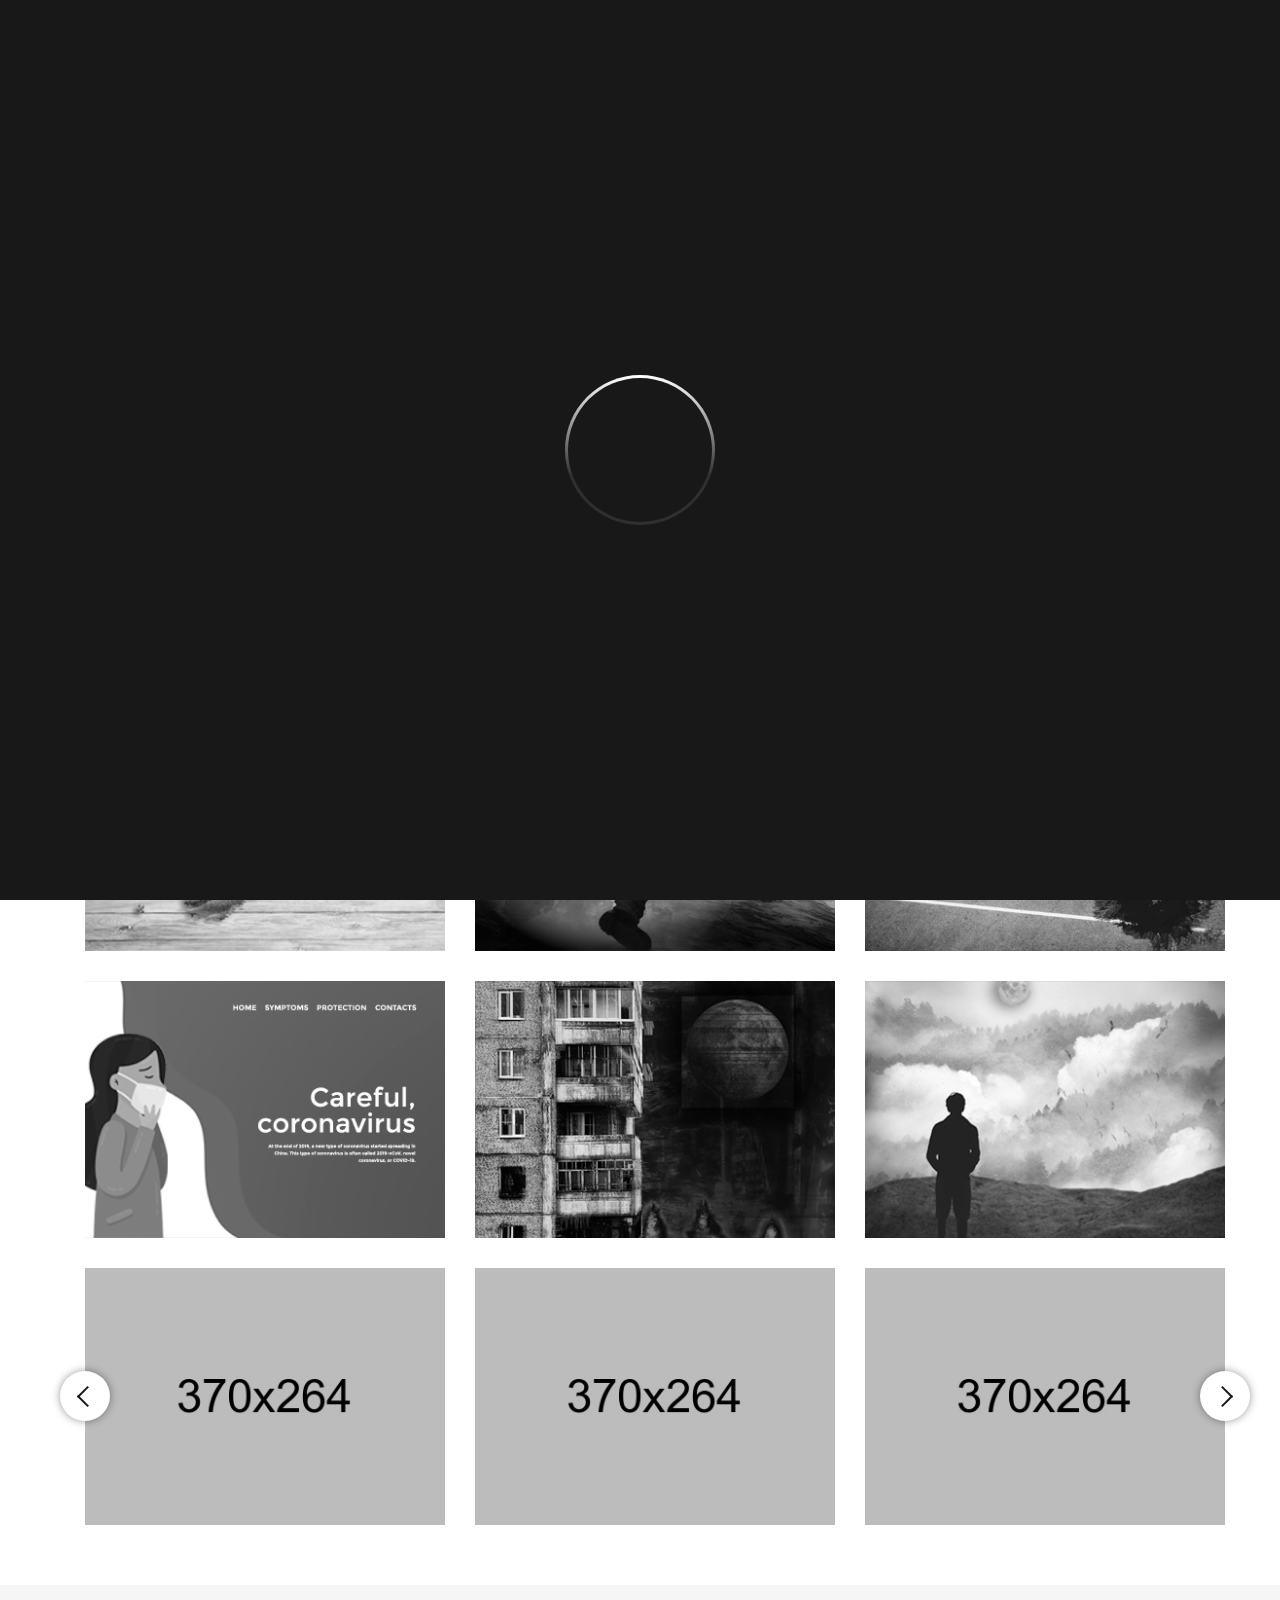
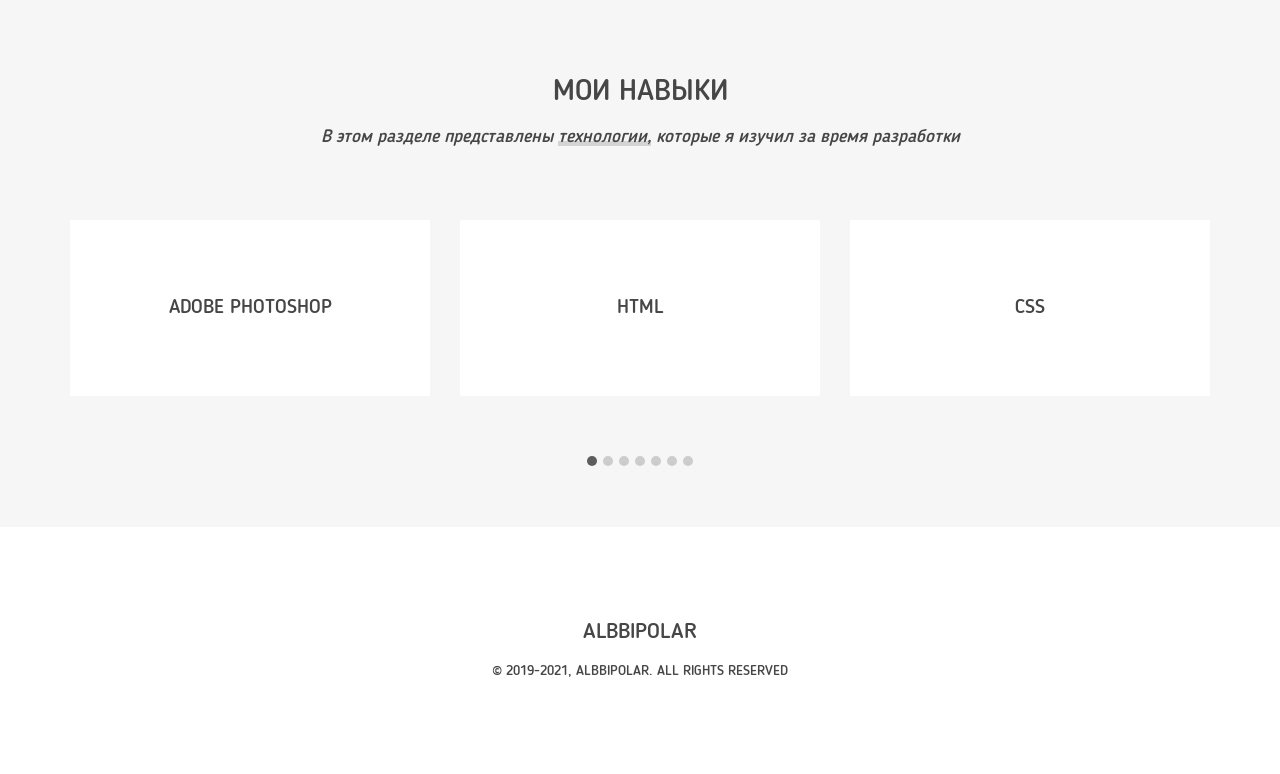
==== commit d9a5b69d: "delete project: undercover, add project: shardOfConfidence" ====
--- a/index.html
+++ b/index.html
@@ -93,7 +93,7 @@
 		<div class="container">
 			<div class="section-title text-center mb-70">
 				<h2>Мои работы</h2>
-				<p>В этом разделе представлены <span class="text-highlight">проекты</span>, над которыми я работал в последнее время</p>
+				<p>В этом разделе представлены <span class="text-highlight">проекты,</span> над которыми я работал в последнее время</p>
 			</div>
 			<div id="portfolio" class="bg-light-gray">
 				<div class="container">
@@ -104,67 +104,67 @@
 					<div class="col-md-4 col-sm-6 portfolio-item">
 						<a href="#portfolio-modal-1" class="portfolio-link" data-toggle="modal">
 							<div class="portfolio-hover-gray overlay-gray">
-								<img src="img/portfolio/example.jpg" class="img-responsive">
+								<img src="img/portfolio/project/shardOfConfidence/shardOfConfidence.jpg" class="img-responsive">
 								<i class="fa fa-search"></i>
 							</div>
 						</a>
 					</div>
 					<!-- / portfolio item 1 -->
-						
-						<!-- portfolio item 2 -->
-						<div class="col-md-4 col-sm-6 portfolio-item">
-							<a href="#portfolio-modal-2" class="portfolio-link" data-toggle="modal">
-								<div class="portfolio-hover-gray overlay-gray">
-									<img src="img/portfolio/project/spaceVictory/spaceVictory.jpg" class="img-responsive">
-									<i class="fa fa-search"></i>
-								</div>
-							</a>
-						</div>
-						<!-- / portfolio item 2 -->
-
-						<!-- portfolio item 3 -->
-						<div class="col-md-4 col-sm-6 portfolio-item">
-							<a href="#portfolio-modal-3" class="portfolio-link" data-toggle="modal">
-								<div class="portfolio-hover-gray overlay-gray">
-									<img src="img/portfolio/project/difficultСhoice/difficultСhoice.jpg" class="img-responsive">
-									<i class="fa fa-search"></i>
-								</div>
-							</a>
-						</div>
-						<!-- / portfolio item 3 -->
-
-						<!-- portfolio item 4 -->
-						<div class="col-md-4 col-sm-6 portfolio-item">
-							<a href="#portfolio-modal-4" class="portfolio-link" data-toggle="modal">
-								<div class="portfolio-hover-gray overlay-gray">
-									<img src="img/portfolio/project/covidNineteen/covidNineteen.jpg" class="img-responsive">
-									<i class="fa fa-search"></i>
-								</div>
-							</a>
-						</div>
-						<!-- / portfolio item 4 -->
-
-						<!-- portfolio item 5 -->
-						<div class="col-md-4 col-sm-6 portfolio-item">
-							<a href="#portfolio-modal-5" class="portfolio-link" data-toggle="modal">
-								<div class="portfolio-hover-gray overlay-gray">
-									<img src="img/portfolio/project/glitch/glitch.jpg" class="img-responsive">
-									<i class="fa fa-search"></i>
-								</div>
-							</a>
-						</div>
-						<!-- / portfolio item 5 -->
-
-						<!-- portfolio item 6 -->
-						<div class="col-md-4 col-sm-6 portfolio-item">
-							<a href="#portfolio-modal-6" class="portfolio-link" data-toggle="modal">
-								<div class="portfolio-hover-gray overlay-gray">
-									<img src="img/portfolio/project/windOfChange/windOfChange.jpg" class="img-responsive">
-									<i class="fa fa-search"></i>
-								</div>
-							</a>
-						</div>
-						<!-- / portfolio item 6 -->
+
+					<!-- portfolio item 2 -->
+					<div class="col-md-4 col-sm-6 portfolio-item">
+						<a href="#portfolio-modal-2" class="portfolio-link" data-toggle="modal">
+							<div class="portfolio-hover-gray overlay-gray">
+								<img src="img/portfolio/project/spaceVictory/spaceVictory.jpg" class="img-responsive">
+								<i class="fa fa-search"></i>
+							</div>
+						</a>
+					</div>
+					<!-- / portfolio item 2 -->
+
+					<!-- portfolio item 3 -->
+					<div class="col-md-4 col-sm-6 portfolio-item">
+						<a href="#portfolio-modal-3" class="portfolio-link" data-toggle="modal">
+							<div class="portfolio-hover-gray overlay-gray">
+								<img src="img/portfolio/project/difficultСhoice/difficultСhoice.jpg" class="img-responsive">
+								<i class="fa fa-search"></i>
+							</div>
+						</a>
+					</div>
+					<!-- / portfolio item 3 -->
+
+					<!-- portfolio item 4 -->
+					<div class="col-md-4 col-sm-6 portfolio-item">
+						<a href="#portfolio-modal-4" class="portfolio-link" data-toggle="modal">
+							<div class="portfolio-hover-gray overlay-gray">
+								<img src="img/portfolio/project/covidNineteen/covidNineteen.jpg" class="img-responsive">
+								<i class="fa fa-search"></i>
+							</div>
+						</a>
+					</div>
+					<!-- / portfolio item 4 -->
+
+					<!-- portfolio item 5 -->
+					<div class="col-md-4 col-sm-6 portfolio-item">
+						<a href="#portfolio-modal-5" class="portfolio-link" data-toggle="modal">
+							<div class="portfolio-hover-gray overlay-gray">
+								<img src="img/portfolio/project/glitch/glitch.jpg" class="img-responsive">
+								<i class="fa fa-search"></i>
+							</div>
+						</a>
+					</div>
+					<!-- / portfolio item 5 -->
+
+					<!-- portfolio item 6 -->
+					<div class="col-md-4 col-sm-6 portfolio-item">
+						<a href="#portfolio-modal-6" class="portfolio-link" data-toggle="modal">
+							<div class="portfolio-hover-gray overlay-gray">
+								<img src="img/portfolio/project/windOfChange/windOfChange.jpg" class="img-responsive">
+								<i class="fa fa-search"></i>
+							</div>
+						</a>
+					</div>
+					<!-- / portfolio item 6 -->
 					
 					<!-- / portfolio new project -->
 					</div>
@@ -218,20 +218,20 @@
 					<div class="row">
 						<div class="col-lg-8 col-lg-offset-2">
 							<div class="modal-body">
-								<h2>SHARD OF CONFIDENCE</h2>
+								<h2>A SHARD OF CONFIDENCE</h2>
 								<p class="item-intro text-muted">DESIGN</p>
 								<div data-tilt data-tilt-axis="x">
-									<img class="img-responsive" src="img/portfolio/example.jpg">
-								</div>
-								<p>undefined</p>
+									<img class="img-responsive" src="img/portfolio/project/shardOfConfidence/shardOfConfidenceFull.jpg">
+								</div>
+								<p>Жизнь, собираемая детальками пазла, иногда даёт, казалось бы, подходящее по размеру звено, но неподходящее по его смыслу. С одной стороны, если не рискнуть, то можно выиграть время, но, с другой стороны, потерять самое важное — полноценную картину мира.</p>
 								<p>
 									Вы можете перейти к проекту,
-									<a href="javascript:void(alert('Ошибка. В доступе отказано.'));" class="text-highlight">нажав здесь,</a> либо вернуться <a href="#" class="text-highlight" data-dismiss="modal">назад.</a>
+									<a href="project/shardOfConfidence/shardOfConfidence.jpg" target="_blank" class="text-highlight">нажав здесь,</a> либо вернуться <a href="#" class="text-highlight" data-dismiss="modal">назад.</a>
 								</p>
 								<ul class="list-inline">
-									<li>Дата: undefined</li>
+									<li>Дата: февраль 2021</li>
 									<span>|</span>
-									<li>Категория: undefined</li>
+									<li>Категория: design</li>
 								</ul>
 							</div>
 						</div>
@@ -458,7 +458,7 @@
 		<div class="container">
 			<div class="section-title text-center mb-70">
 				<h2>Мои навыки</h2>
-				<p>В этом разделе представлены <span class="text-highlight">технологии</span>, которые я изучил за время разработки</p>
+				<p>В этом разделе представлены <span class="text-highlight">технологии,</span> которые я изучил за время разработки</p>
 			</div>
 			<div class="owl-carousel owl-theme owl-loaded service-carousel">
 				<div class="single-service white-bg">
--- a/css/portfolio.css
+++ b/css/portfolio.css
@@ -28,14 +28,7 @@
 
   margin: 5px 0;
 }
-.text-highlight {
-  position: relative;
-  font-weight: inherit;
-  background-image: url('../img/bg-highlight.png');
-  background-size: auto 30%;
-  background-repeat: repeat-x;
-  background-position: bottom;
-}
+.text-highlight {background-image: linear-gradient(transparent calc(100% - 0.3em), #d3d3d3 0.3em);}
 #portfolio p.large {font-size: 16px;}
 #portfolio a {color: #181818;}
 #portfolio .portfolio-item {
